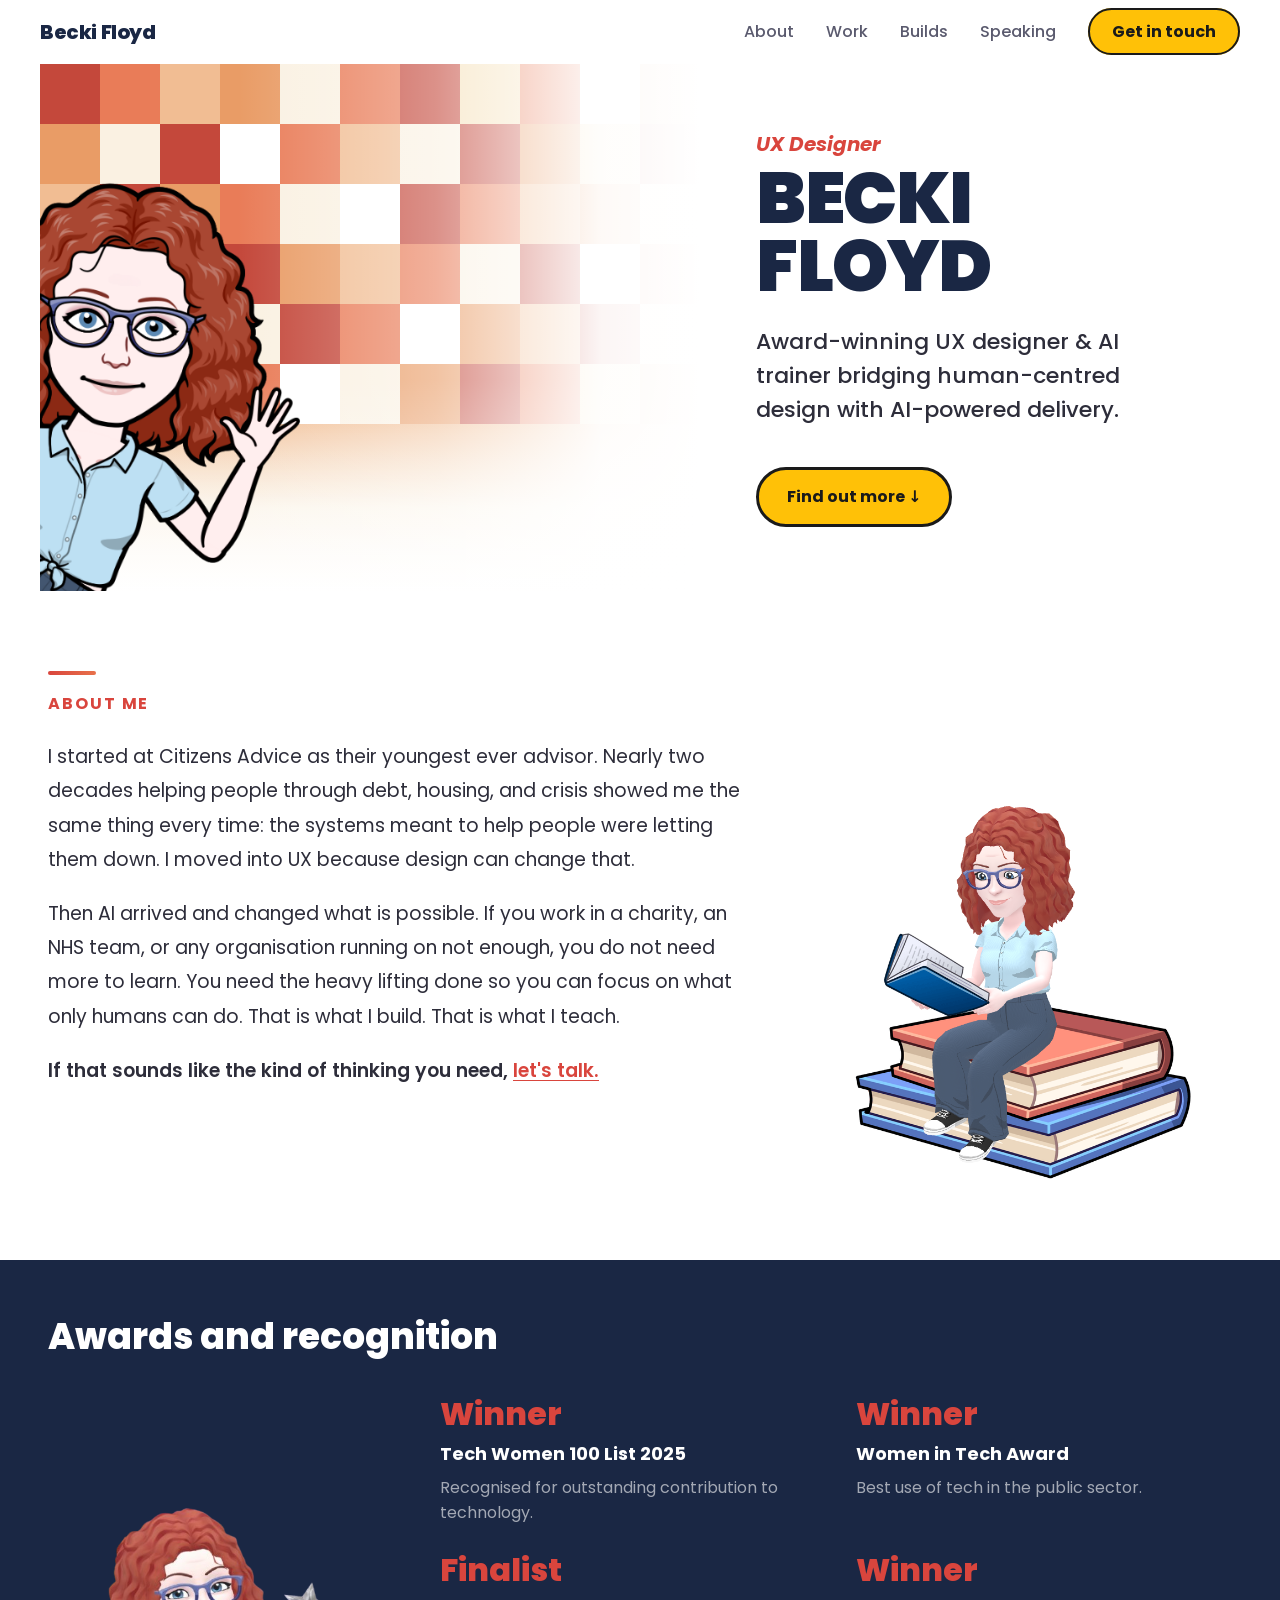
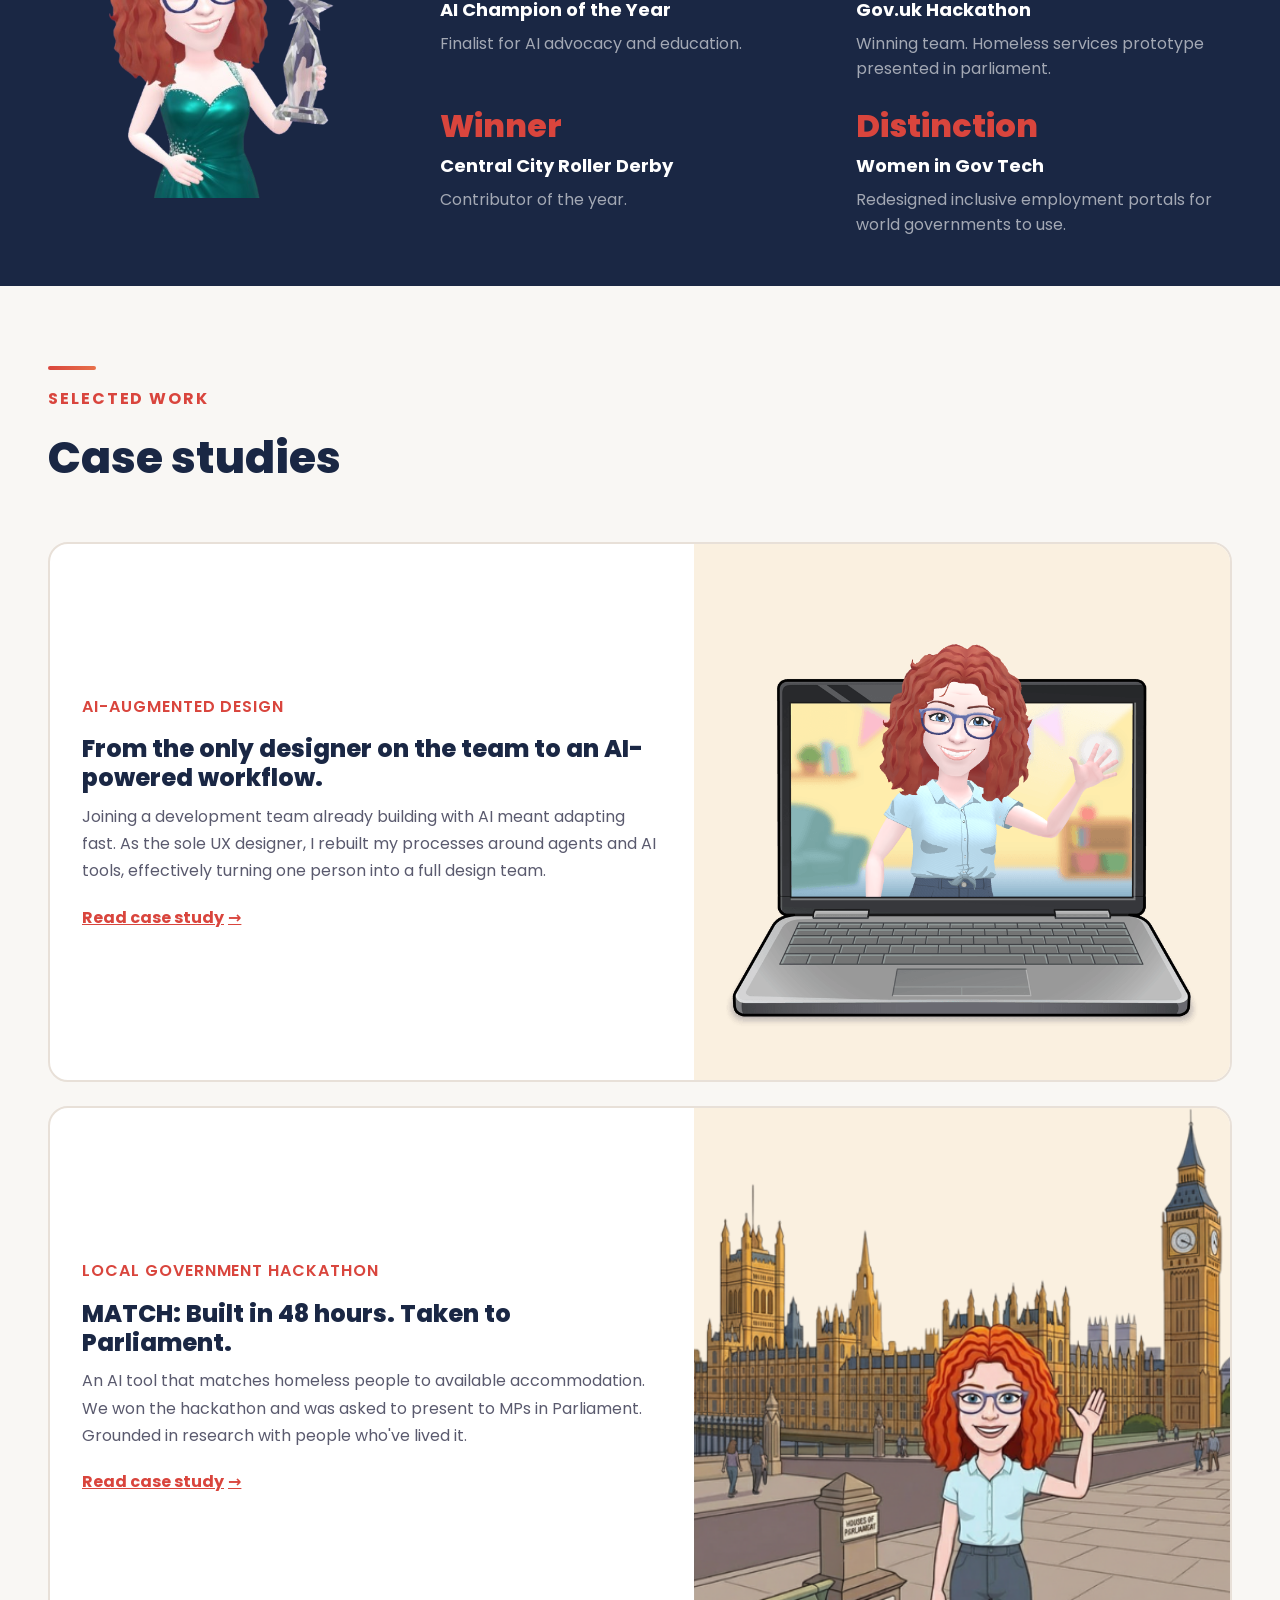
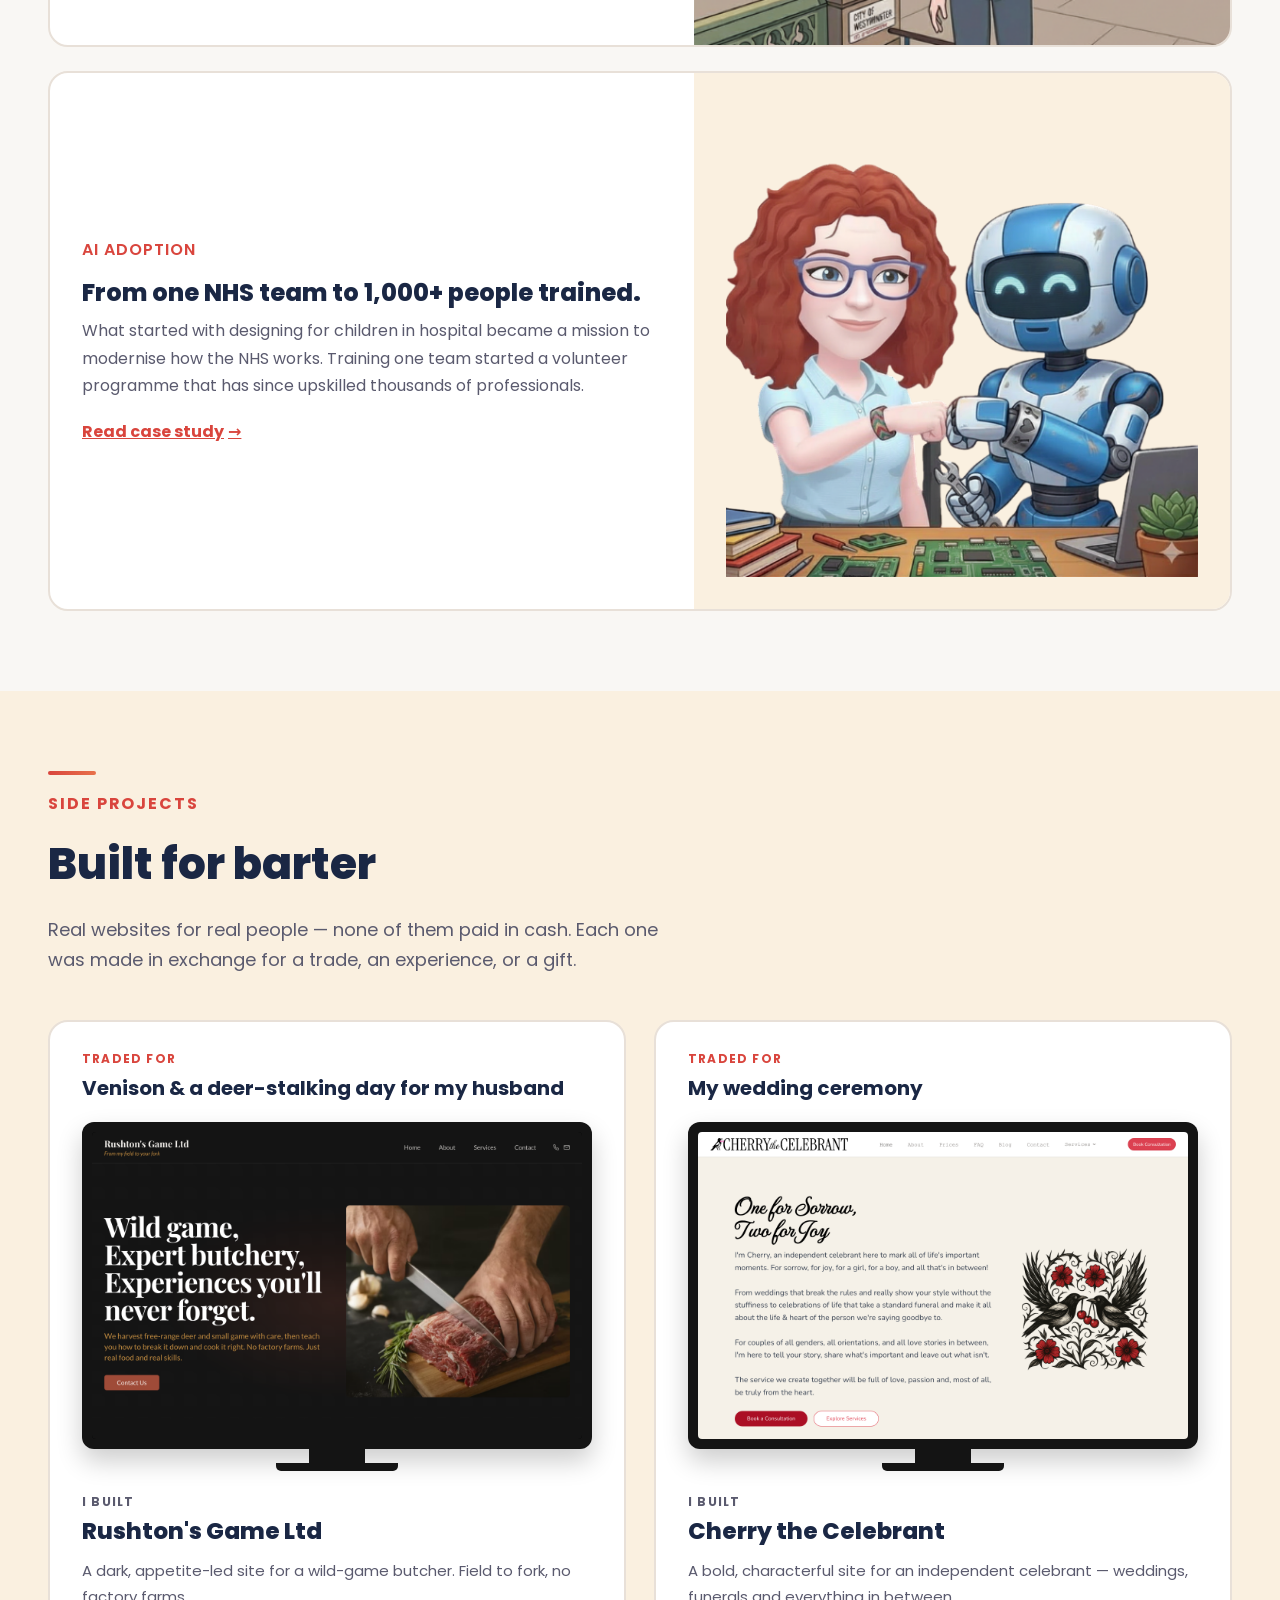
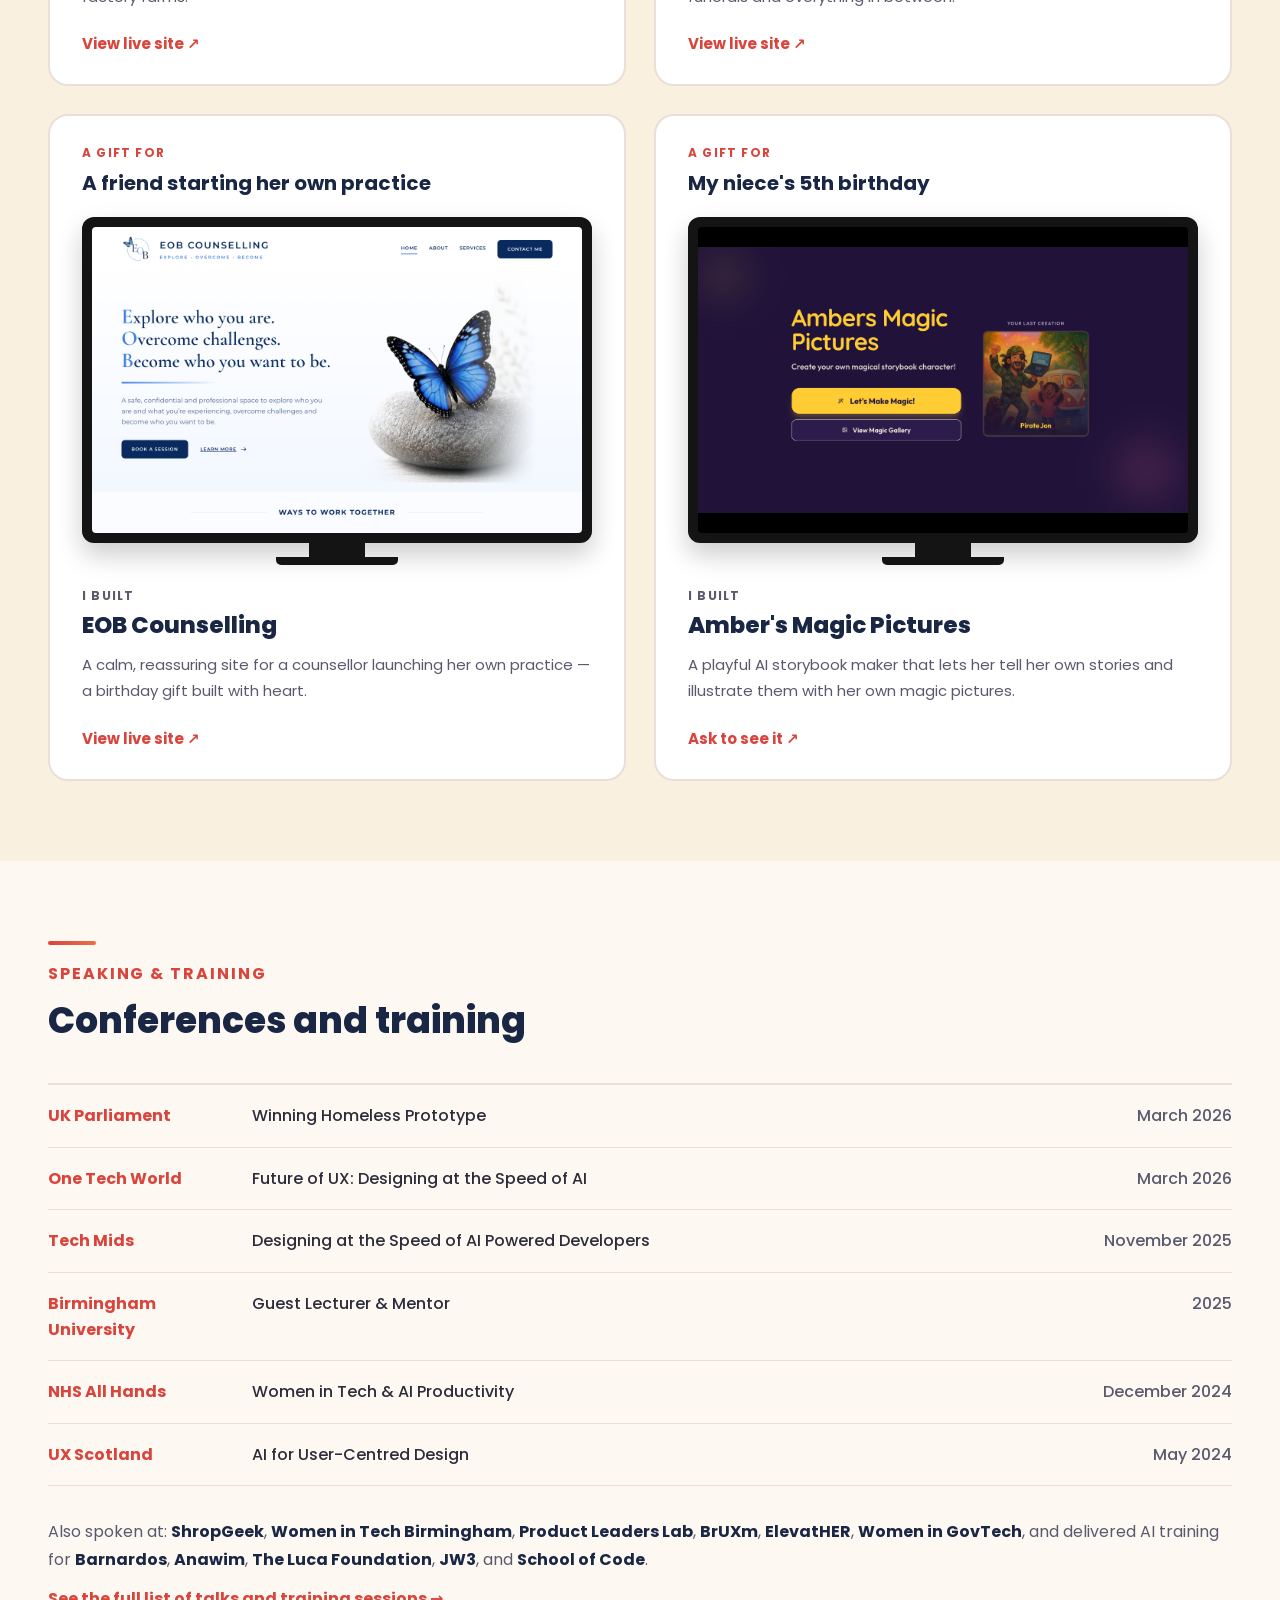
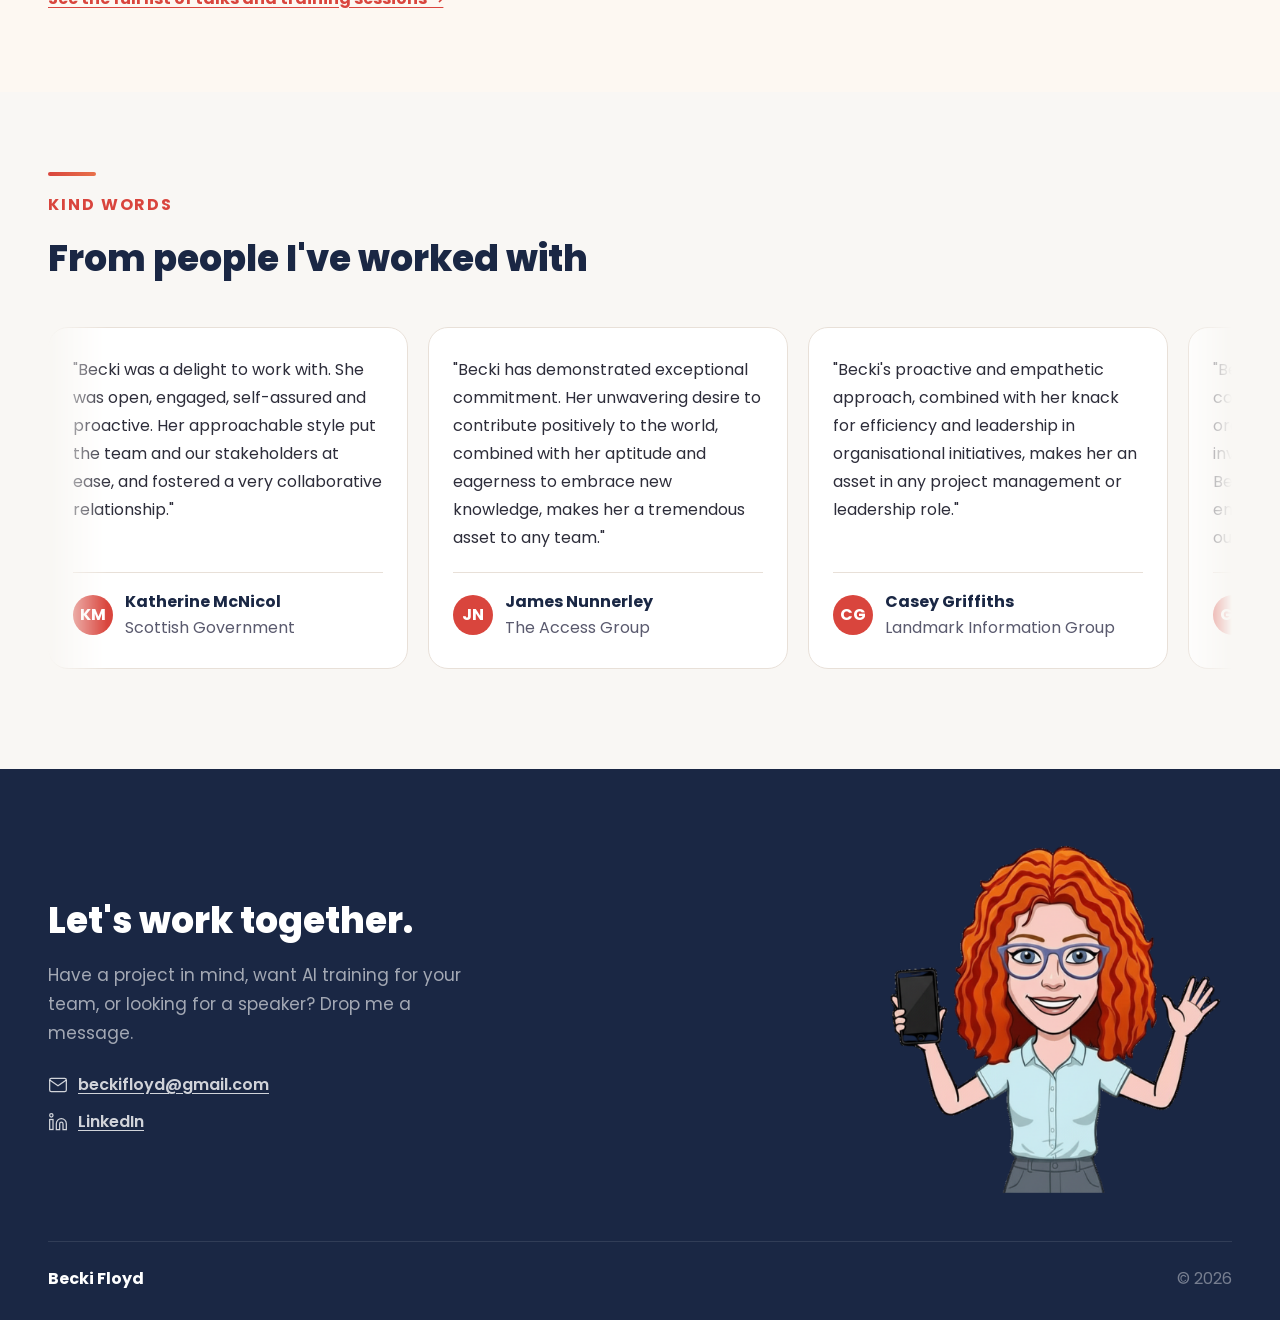
==== index.html @ b3022942 "feat: reorder barter cards and frame screenshots in monitor mockups Reorders each card to lead with " ====
<!DOCTYPE html>
<html lang="en">
<head>
  <meta charset="UTF-8" />
  <meta name="viewport" content="width=device-width, initial-scale=1.0" />
  <title>Becki Floyd – Award-Winning UX Designer &amp; AI Trainer</title>
  <meta name="description" content="Award-winning UX designer and AI trainer. TechWomen100 winner. Designing inclusive digital experiences powered by AI. Conference speaker and mentor." />
  <link rel="preconnect" href="https://fonts.googleapis.com" />
  <link rel="preconnect" href="https://fonts.gstatic.com" crossorigin />
  <link href="https://fonts.googleapis.com/css2?family=Poppins:wght@400;500;600;700;800&family=DM+Serif+Display&display=swap" rel="stylesheet" />
  <link rel="stylesheet" href="style.css" />
</head>
<body>

<!-- NAV -->
<nav id="nav">
  <a href="/" class="nav-logo">Becki Floyd</a>
  <ul class="nav-links">
    <li><a href="#about">About</a></li>
    <li><a href="#work">Work</a></li>
    <li><a href="#builds">Builds</a></li>
    <li><a href="#speaking">Speaking</a></li>
    <li><a href="#contact" class="nav-cta">Get in touch</a></li>
  </ul>
  <button class="nav-toggle" aria-label="Open menu" aria-expanded="false">
    <span></span><span></span><span></span>
  </button>
</nav>

<!-- MOBILE MENU -->
<div class="mobile-menu" id="mobile-menu">
  <ul>
    <li><a href="#about">About</a></li>
    <li><a href="#work">Work</a></li>
    <li><a href="#builds">Builds</a></li>
    <li><a href="#speaking">Speaking</a></li>
    <li><a href="#contact">Get in touch</a></li>
  </ul>
</div>

<!-- HERO -->
<section class="hero">
  <div class="hero-inner">
    <div class="hero-image">
      <div class="hero-image-wrapper mosaic-bg">
        <img src="images/bitmoji-hero.png" alt="Becki Floyd waving" />
      </div>
    </div>
    <div class="hero-content">
      <p class="hero-eyebrow">UX Designer</p>
      <h1>BECKI FLOYD</h1>
      <p class="hero-desc">Award-winning UX designer &amp; AI trainer bridging human-centred design with AI-powered delivery.</p>
      <a href="#about" class="btn-primary">Find out more &darr;</a>
    </div>
  </div>
</section>

<!-- ABOUT -->
<section class="about" id="about">
  <div class="about-inner">
    <div class="about-top">
      <span class="accent-bar"></span>
      <p class="section-label">About me</p>
    </div>
    <div class="about-main">
      <div class="about-content">
        <p>I started at Citizens Advice as their youngest ever advisor. Nearly two decades helping people through debt, housing, and crisis showed me the same thing every time: the systems meant to help people were letting them down. I moved into UX because design can change that.</p>
        <p>Then AI arrived and changed what is possible. If you work in a charity, an NHS team, or any organisation running on not enough, you do not need more to learn. You need the heavy lifting done so you can focus on what only humans can do. That is what I build. That is what I teach.</p>
        <p class="about-cta">If that sounds like the kind of thinking you need, <a href="#contact">let's talk.</a></p>
      </div>
      <div class="about-award-image">
        <img src="images/bitmoji-books.png" alt="Becki Floyd reading" />
      </div>
    </div>
  </div>
</section>

<!-- AWARDS STRIP -->
<section class="awards-strip" id="awards">
  <div class="awards-strip-heading">
    <h2>Awards and recognition</h2>
  </div>
  <div class="awards-strip-inner">
    <div class="awards-image">
      <img src="images/bitmoji-trophy.png" alt="Becki Floyd holding trophy" />
    </div>
    <div class="awards-grid-2col">
      <div class="awards-strip-item">
        <div class="award-badge">Winner</div>
        <strong>Tech Women 100 List 2025</strong>
        <span>Recognised for outstanding contribution to technology.</span>
      </div>
      <div class="awards-strip-item">
        <div class="award-badge">Winner</div>
        <strong>Women in Tech Award</strong>
        <span>Best use of tech in the public sector.</span>
      </div>
      <div class="awards-strip-item">
        <div class="award-badge award-badge--finalist">Finalist</div>
        <strong>AI Champion of the Year</strong>
        <span>Finalist for AI advocacy and education.</span>
      </div>
      <div class="awards-strip-item">
        <div class="award-badge">Winner</div>
        <strong>Gov.uk Hackathon</strong>
        <span>Winning team. Homeless services prototype presented in parliament.</span>
      </div>
      <div class="awards-strip-item">
        <div class="award-badge">Winner</div>
        <strong>Central City Roller Derby</strong>
        <span>Contributor of the year.</span>
      </div>
      <div class="awards-strip-item">
        <div class="award-badge">Distinction</div>
        <strong>Women in Gov Tech</strong>
        <span>Redesigned inclusive employment portals for world governments to use.</span>
      </div>
    </div>
  </div>
</section>

<!-- CASE STUDIES -->
<section class="work" id="work">
  <div class="work-inner">
    <span class="accent-bar"></span>
    <p class="section-label">Selected work</p>
    <h2>Case studies</h2>

    <div class="case-studies">
      <a href="compass.html" class="case-card">
        <div class="case-image">
          <img src="images/bitmoji-laptop.png" alt="Redefining what one designer can ship with Claude" style="object-fit:contain;padding:32px" />
        </div>
        <div class="case-info">
          <div class="case-tags">
            <span>AI-Augmented Design</span>
          </div>
          <h3>From the only designer on the team to an AI-powered workflow.</h3>
          <p>Joining a development team already building with AI meant adapting fast. As the sole UX designer, I rebuilt my processes around agents and AI tools, effectively turning one person into a full design team.</p>
          <span class="case-link">Read case study</span>
        </div>
      </a>

      <a href="hackathon.html" class="case-card">
        <div class="case-image">
          <img src="images/bitmoji-parliament.png" alt="MATCH: Built in 48 hours, taken to Parliament" style="object-fit:cover" />
        </div>
        <div class="case-info">
          <div class="case-tags">
            <span>Local Government Hackathon</span>
          </div>
          <h3>MATCH: Built in 48 hours. Taken to Parliament.</h3>
          <p>An AI tool that matches homeless people to available accommodation. We won the hackathon and was asked to present to MPs in Parliament. Grounded in research with people who've lived it.</p>
          <span class="case-link">Read case study</span>
        </div>
      </a>

      <a href="nhs.html" class="case-card">
        <div class="case-image">
          <img src="images/bitmoji-ai.png" alt="AI training and adoption" style="object-fit:contain;padding:32px" />
        </div>
        <div class="case-info">
          <div class="case-tags">
            <span>AI Adoption</span>
          </div>
          <h3>From one NHS team to 1,000+ people trained.</h3>
          <p>What started with designing for children in hospital became a mission to modernise how the NHS works. Training one team started a volunteer programme that has since upskilled thousands of professionals.</p>
          <span class="case-link">Read case study</span>
        </div>
      </a>
    </div>
  </div>
</section>

<!-- BUILT FOR BARTER -->
<section class="builds" id="builds">
  <div class="builds-inner">
    <span class="accent-bar"></span>
    <p class="section-label">Side projects</p>
    <h2>Built for barter</h2>
    <p class="builds-intro">Real websites for real people &mdash; none of them paid in cash. Each one was made in exchange for a trade, an experience, or a gift.</p>

    <div class="builds-grid">
      <a href="https://rushtonsgame.com/" target="_blank" rel="noopener" class="build-card">
        <div class="build-info">
          <span class="build-trade-label">Traded for</span>
          <p class="build-trade-value">Venison &amp; a deer-stalking day for my husband</p>
          <div class="build-monitor">
            <div class="build-screen">
              <img src="images/site-rushtons.png" alt="Rushton's Game Ltd website homepage" loading="lazy" />
            </div>
            <span class="build-stand-neck"></span>
            <span class="build-stand-base"></span>
          </div>
          <span class="build-built-label">I built</span>
          <h3>Rushton's Game Ltd</h3>
          <p class="build-desc">A dark, appetite-led site for a wild-game butcher. Field to fork, no factory farms.</p>
          <span class="build-link">View live site &nearr;</span>
        </div>
      </a>

      <a href="https://cherrythecelebrant.com/" target="_blank" rel="noopener" class="build-card">
        <div class="build-info">
          <span class="build-trade-label">Traded for</span>
          <p class="build-trade-value">My wedding ceremony</p>
          <div class="build-monitor">
            <div class="build-screen">
              <img src="images/site-cherry.png" alt="Cherry the Celebrant website homepage" loading="lazy" />
            </div>
            <span class="build-stand-neck"></span>
            <span class="build-stand-base"></span>
          </div>
          <span class="build-built-label">I built</span>
          <h3>Cherry the Celebrant</h3>
          <p class="build-desc">A bold, characterful site for an independent celebrant &mdash; weddings, funerals and everything in between.</p>
          <span class="build-link">View live site &nearr;</span>
        </div>
      </a>

      <a href="https://nass84.github.io/EmmasWebsite/" target="_blank" rel="noopener" class="build-card">
        <div class="build-info">
          <span class="build-trade-label">A gift for</span>
          <p class="build-trade-value">A friend starting her own practice</p>
          <div class="build-monitor">
            <div class="build-screen">
              <img src="images/site-eob.png" alt="EOB Counselling website homepage" loading="lazy" />
            </div>
            <span class="build-stand-neck"></span>
            <span class="build-stand-base"></span>
          </div>
          <span class="build-built-label">I built</span>
          <h3>EOB Counselling</h3>
          <p class="build-desc">A calm, reassuring site for a counsellor launching her own practice &mdash; a birthday gift built with heart.</p>
          <span class="build-link">View live site &nearr;</span>
        </div>
      </a>

      <div class="build-card build-card--locked" data-modal="ambers-modal" role="button" tabindex="0" aria-haspopup="dialog">
        <div class="build-info">
          <span class="build-trade-label">A gift for</span>
          <p class="build-trade-value">My niece's 5th birthday</p>
          <div class="build-monitor">
            <div class="build-screen">
              <img src="images/site-ambers.jpeg" alt="Amber's Magic Pictures homepage" loading="lazy" />
            </div>
            <span class="build-stand-neck"></span>
            <span class="build-stand-base"></span>
          </div>
          <span class="build-built-label">I built</span>
          <h3>Amber's Magic Pictures</h3>
          <p class="build-desc">A playful AI storybook maker that lets her tell her own stories and illustrate them with her own magic pictures.</p>
          <span class="build-link build-link--locked">Ask to see it &nearr;</span>
        </div>
      </div>
    </div>
  </div>
</section>

<!-- SPEAKING -->
<section class="speaking" id="speaking">
  <div class="speaking-inner">
    <span class="accent-bar"></span>
    <p class="section-label">Speaking &amp; training</p>
    <h2>Conferences and training</h2>

    <div class="speaking-grid">
      <div class="talk-card talk-card--highlight">
        <span class="talk-venue">UK Parliament</span>
        <h3>Winning Homeless Prototype</h3>
        <p>Presented hackathon-winning research and prototype to MPs.</p>
        <span class="talk-date">March 2026</span>
      </div>
      <div class="talk-card talk-card--highlight">
        <span class="talk-venue">One Tech World</span>
        <h3>Future of UX: Designing at the Speed of AI</h3>
        <p>Main stage speaker on AI-driven development.</p>
        <span class="talk-date">March 2026</span>
      </div>
      <div class="talk-card">
        <span class="talk-venue">Tech Mids</span>
        <h3>Designing at the Speed of AI Powered Developers</h3>
        <p>Full-stack developer conference.</p>
        <span class="talk-date">November 2025</span>
      </div>
      <div class="talk-card">
        <span class="talk-venue">Birmingham University</span>
        <h3>Guest Lecturer &amp; Mentor</h3>
        <p>AI tools for UX. Also selected as summer programme mentor.</p>
        <span class="talk-date">2025</span>
      </div>
      <div class="talk-card">
        <span class="talk-venue">NHS All Hands</span>
        <h3>Women in Tech &amp; AI Productivity</h3>
        <p>300+ attendees.</p>
        <span class="talk-date">December 2024</span>
      </div>
      <div class="talk-card">
        <span class="talk-venue">UX Scotland</span>
        <h3>AI for User-Centred Design</h3>
        <p>100+ attendees. Practical AI in UX research and design.</p>
        <span class="talk-date">May 2024</span>
      </div>
    </div>

    <div class="speaking-also">
      <p>Also spoken at: <strong>ShropGeek</strong>, <strong>Women in Tech Birmingham</strong>, <strong>Product Leaders Lab</strong>, <strong>BrUXm</strong>, <strong>ElevatHER</strong>, <strong>Women in GovTech</strong>, and delivered AI training for <strong>Barnardos</strong>, <strong>Anawim</strong>, <strong>The Luca Foundation</strong>, <strong>JW3</strong>, and <strong>School of Code</strong>.</p>
      <p style="margin-top: 12px;"><a href="https://docs.google.com/document/d/10M9xsHGH_og2JIDMyWuS3mm92mXUmKn-/edit" target="_blank" rel="noopener" style="color: var(--coral); font-weight: 700;">See the full list of talks and training sessions &rarr;</a></p>
    </div>
  </div>
</section>


<!-- REVIEWS -->
<section class="reviews" id="reviews">
  <div class="reviews-inner">
    <span class="accent-bar"></span>
    <p class="section-label">Kind words</p>
    <h2>From people I've worked with</h2>
  </div>
  <div class="marquee-wrapper">
    <div class="marquee-track" id="marquee-track">
      <div class="review-card"><blockquote>"Becki was a delight to work with. She was open, engaged, self-assured and proactive. Her approachable style put the team and our stakeholders at ease, and fostered a very collaborative relationship."</blockquote><div class="reviewer"><div class="reviewer-avatar">KM</div><div class="reviewer-info"><strong>Katherine McNicol</strong><span>Scottish Government</span></div></div></div>
      <div class="review-card"><blockquote>"Becki has demonstrated exceptional commitment. Her unwavering desire to contribute positively to the world, combined with her aptitude and eagerness to embrace new knowledge, makes her a tremendous asset to any team."</blockquote><div class="reviewer"><div class="reviewer-avatar">JN</div><div class="reviewer-info"><strong>James Nunnerley</strong><span>The Access Group</span></div></div></div>
      <div class="review-card"><blockquote>"Becki's proactive and empathetic approach, combined with her knack for efficiency and leadership in organisational initiatives, makes her an asset in any project management or leadership role."</blockquote><div class="reviewer"><div class="reviewer-avatar">CG</div><div class="reviewer-info"><strong>Casey Griffiths</strong><span>Landmark Information Group</span></div></div></div>
      <div class="review-card"><blockquote>"Becki's hard work, dedication to continuous learning, and exceptional organisational skills make her an invaluable team member. Working with Becki guarantees a harmonious team environment and stellar project outcomes."</blockquote><div class="reviewer"><div class="reviewer-avatar">GC</div><div class="reviewer-info"><strong>Gurmukh Chandan</strong><span>Codeweavers</span></div></div></div>
      <div class="review-card"><blockquote>"One highlight of the day was an amazing session with the incredible Becki Floyd, my School of Code Mentor. Becki's feedback was fantastic! Her guidance is always such an inspiration!"</blockquote><div class="reviewer"><div class="reviewer-avatar">AS</div><div class="reviewer-info"><strong>Albert Szupszynski</strong><span>Mentee, School of Code</span></div></div></div>
      <div class="review-card"><blockquote>"Becki's exceptional organisational skills and leadership qualities shine brightly. Her passion for UX design, combined with her altruistic nature of sharing resources, makes her a standout colleague."</blockquote><div class="reviewer"><div class="reviewer-avatar">JH</div><div class="reviewer-info"><strong>Jamie Hannah</strong><span>Thorlux Lighting</span></div></div></div>
      <div class="review-card"><blockquote>"Becki's involvement in event promotion and management has been pivotal to our success. Her contributions were instrumental in selling out numerous events."</blockquote><div class="reviewer"><div class="reviewer-avatar">TF</div><div class="reviewer-info"><strong>Toby Ford</strong><span>Team Party Unicorn</span></div></div></div>
      <div class="review-card"><blockquote>"Becki's unparalleled organisational skills, coupled with her ability to collaborate effectively and her dedication to excellence, make her a significant asset to any team."</blockquote><div class="reviewer"><div class="reviewer-avatar">SM</div><div class="reviewer-info"><strong>Sara Mohamoud</strong><span>Hippo</span></div></div></div>
      <div class="review-card"><blockquote>"Becki's dedication, reliability, and teamwork set her apart. Her quick adaptation to overcome challenges and her rapid learning ability were evident in our collaborative project."</blockquote><div class="reviewer"><div class="reviewer-avatar">AA</div><div class="reviewer-info"><strong>Amina Afzal</strong><span>School of Code</span></div></div></div>
      <div class="review-card"><blockquote>"Working with Becki on a project was an immense pleasure. Her mix of enthusiasm, creativity, communication skills, empathy, and organisational abilities made a significant impact."</blockquote><div class="reviewer"><div class="reviewer-avatar">SQ</div><div class="reviewer-info"><strong>Shola Quadri</strong><span>School of Code</span></div></div></div>
      <div class="review-card"><blockquote>"Becki's energy and enthusiasm throughout the bootcamp were infectious. Her organisational skills showcased her exceptional ability to manage and execute projects with vitality and precision."</blockquote><div class="reviewer"><div class="reviewer-avatar">EC</div><div class="reviewer-info"><strong>Emilio Comiling</strong><span>School of Code</span></div></div></div>
      <div class="review-card"><blockquote>"Becki's creativity and problem-solving skills are exceptional. Working with Becki is not only enjoyable but also immensely enriching, as she brings a unique and positive energy to every project."</blockquote><div class="reviewer"><div class="reviewer-avatar">KP</div><div class="reviewer-info"><strong>Kristie Pritchard</strong><span>Citizens Advice</span></div></div></div>
      <div class="review-card"><blockquote>"Becki's pride in her work is evident in everything she does. Her approachability, professionalism, and confidence ensure the highest standard of work."</blockquote><div class="reviewer"><div class="reviewer-avatar">KM</div><div class="reviewer-info"><strong>Kelly Murphy</strong><span>Citizens Advice</span></div></div></div>
      <div class="review-card"><blockquote>"As a mentor, Becki was instrumental in my development at Citizens Advice. Her enthusiasm, comprehensive training, and supportive nature enhanced my skills and made my transition seamless."</blockquote><div class="reviewer"><div class="reviewer-avatar">HM</div><div class="reviewer-info"><strong>Hemisha Morarji</strong><span>Citizens Advice</span></div></div></div>
      <div class="review-card"><blockquote>"Becki's passion for enhancing her colleagues' skills and her innovative approach to learning have significantly contributed to creating an efficient and confident team."</blockquote><div class="reviewer"><div class="reviewer-avatar">DE</div><div class="reviewer-info"><strong>Domenic Etheridge</strong><span>Citizens Advice</span></div></div></div>
      <div class="review-card"><blockquote>"Having collaborated with Becki for over a decade, I can wholeheartedly recommend her. Her enthusiasm, diligence, and technical proficiency are outstanding."</blockquote><div class="reviewer"><div class="reviewer-avatar">DW</div><div class="reviewer-info"><strong>David Wilkins</strong><span>Citizens Advice</span></div></div></div>
      <div class="review-card"><blockquote>"Over 18 years, Becki has demonstrated exceptional qualities, notably in training and supporting staff and volunteers. Her contribution to creating a positive work environment is remarkable."</blockquote><div class="reviewer"><div class="reviewer-avatar">HC</div><div class="reviewer-info"><strong>Hursheda Chauhan</strong><span>Citizens Advice</span></div></div></div>
      <div class="review-card"><blockquote>"Becki's reliability, hard work, and welcoming nature make her an exceptional team member. Her positive attitude contributes significantly to a harmonious workplace."</blockquote><div class="reviewer"><div class="reviewer-avatar">LB</div><div class="reviewer-info"><strong>Leonie Baker</strong><span>Citizens Advice</span></div></div></div>
      <div class="review-card"><blockquote>"Becki's inherently positive nature and her capability to inspire both teams and individuals are commendable. She leaves a legacy of confidence and competence wherever she goes."</blockquote><div class="reviewer"><div class="reviewer-avatar">CM</div><div class="reviewer-info"><strong>Cheryl McKinlay</strong><span>Citizens Advice</span></div></div></div>
      <div class="review-card"><blockquote>"Becki's dedication to personal and professional development is unparalleled. Her creation of a supportive technical community showcases her as a source of inspiration."</blockquote><div class="reviewer"><div class="reviewer-avatar">CG</div><div class="reviewer-info"><strong>Casey Griffiths</strong><span>Central City Roller Derby</span></div></div></div>
    </div>
  </div>
</section>

<!-- FOOTER -->
<footer id="contact">
  <div class="footer-contact">
    <div class="footer-contact-text">
      <h2>Let's work together.</h2>
      <p>Have a project in mind, want AI training for your team, or looking for a speaker? Drop me a message.</p>
      <div class="footer-links">
        <a href="mailto:beckifloyd@gmail.com" class="footer-link">
          <svg width="20" height="20" viewBox="0 0 24 24" fill="none" stroke="currentColor" stroke-width="1.5"><path d="M4 4h16c1.1 0 2 .9 2 2v12c0 1.1-.9 2-2 2H4c-1.1 0-2-.9-2-2V6c0-1.1.9-2 2-2z"/><polyline points="22,6 12,13 2,6"/></svg>
          beckifloyd@gmail.com
        </a>
        <a href="https://www.linkedin.com/in/nass84/" target="_blank" rel="noopener" class="footer-link">
          <svg width="20" height="20" viewBox="0 0 24 24" fill="none" stroke="currentColor" stroke-width="1.5"><path d="M16 8a6 6 0 0 1 6 6v7h-4v-7a2 2 0 0 0-2-2 2 2 0 0 0-2 2v7h-4v-7a6 6 0 0 1 6-6z"/><rect x="2" y="9" width="4" height="12"/><circle cx="4" cy="4" r="2"/></svg>
          LinkedIn
        </a>
      </div>
    </div>
    <div class="footer-bitmoji">
      <img src="images/bitmoji-hello.png?v=2" alt="Becki Floyd saying hello" />
    </div>
  </div>
  <div class="footer-bottom">
    <span class="footer-name">Becki Floyd</span>
    <span class="footer-copy">&copy; 2026</span>
  </div>
</footer>

<!-- AMBERS ACCESS MODAL -->
<div class="modal-overlay" id="ambers-modal" aria-hidden="true">
  <div class="modal" role="dialog" aria-modal="true" aria-labelledby="ambers-modal-title">
    <button class="modal-close" type="button" aria-label="Close">&times;</button>
    <div class="modal-spark">&#10024;</div>
    <h3 id="ambers-modal-title">Ask Amber's permission first</h3>
    <p>Amber's Magic Pictures runs on live AI credits, so it's kept private &mdash; just for Amber and friends. Want a peek behind the curtain? Email Becki and she'll show you around.</p>
    <a class="btn-primary" href="mailto:beckifloyd@gmail.com?subject=Can%20I%20see%20Amber's%20Magic%20Pictures%3F&body=Hi%20Becki%2C%0A%0AI%20saw%20Amber's%20Magic%20Pictures%20on%20your%20portfolio%20and%20I'd%20love%20a%20look.%20Could%20you%20show%20me%20around%3F%0A%0AThanks!">Email Becki to ask</a>
  </div>
</div>

<script src="main.js"></script>
</body>
</html>
---- style.css ----
/* ═══════════════════════════════════════════
   BECKI FLOYD PORTFOLIO
   Warm mosaic. Navy + coral. Bitmoji style.
   ═══════════════════════════════════════════ */

:root {
  --navy: #1a2744;
  --navy-light: #2a3a5c;
  --coral: #d9453d;
  --coral-dark: #b93a33;
  --orange: #e8714a;
  --peach: #f0b88a;
  --cream: #faf0e0;
  --warm-white: #fdf8f2;

  --dark: #1a1a1a;
  --text: #2d2d3a;
  --text-muted: #5a5a6e;
  --white: #ffffff;
  --off-white: #f9f7f4;
  --border: #e8e0d8;

  --radius: 12px;
  --radius-lg: 20px;
  --radius-pill: 100px;

  --font: 'Poppins', system-ui, -apple-system, sans-serif;
  --font-serif: 'DM Serif Display', Georgia, serif;
}

*, *::before, *::after { box-sizing: border-box; margin: 0; padding: 0; }

html {
  scroll-behavior: smooth;
  scroll-padding-top: 64px;
}

body {
  font-family: var(--font);
  color: var(--text);
  background: var(--white);
  line-height: 1.6;
  -webkit-font-smoothing: antialiased;
  overflow-x: hidden;
}

a { text-decoration: none; color: inherit; }

/* ── LINK STYLES ── */
.about a:not(.btn-primary):not(.btn-outline),
.speaking a:not(.btn-primary):not(.btn-outline),
.reviews a:not(.btn-primary):not(.btn-outline),
.about-cta a, .speaking-also a, .contact-link {
  color: var(--coral) !important;
  text-decoration: underline !important;
  text-underline-offset: 3px;
  transition: color 0.2s !important;
}

/* Hover on cream/white backgrounds → navy */
.about a:not(.btn-primary):not(.btn-outline):hover,
.speaking a:not(.btn-primary):not(.btn-outline):hover,
.reviews a:not(.btn-primary):not(.btn-outline):hover,
.about-cta a:hover, .speaking-also a:hover, .contact-link:hover {
  color: var(--navy) !important;
}

/* Hover on dark/navy backgrounds → blue */
.footer-link:hover, .awards-strip a:hover {
  color: #60a5fa !important;
}

/* Case study links on dark bg */
.case-link {
  color: var(--coral) !important;
  text-decoration: underline !important;
}
.case-card:hover .case-link { color: var(--navy) !important; }
img { max-width: 100%; display: block; }

/* ── MOSAIC PATTERN ── */
.mosaic-bg {
  position: relative;
  overflow: hidden;
}

.mosaic-bg::before {
  content: '';
  position: absolute;
  inset: 0;
  background:
    /* Row 1 */
    linear-gradient(90deg, #c0392b 0 60px, #e8714a 60px 120px, #f0b88a 120px 180px, #e8945a 180px 240px, #faf0e0 240px 300px, #e8714a 300px 360px, #c0392b 360px 420px, #f5deb3 420px 480px, #e8714a 480px 540px, #ffffff 540px 600px, #e8945a 600px 660px, #c0392b 660px 720px, #faf0e0 720px 780px, #e8714a 780px 840px, #f0b88a 840px 900px, #c0392b 900px 960px, #e8945a 960px 1020px, #faf0e0 1020px 1080px, #e8714a 1080px 1140px, #f5deb3 1140px 1200px, #c0392b 1200px 1260px, #ffffff 1260px 1320px, #e8945a 1320px 1380px, #e8714a 1380px 1440px, #c0392b 1440px) 0 0 / 1440px 60px no-repeat,
    /* Row 2 */
    linear-gradient(90deg, #e8945a 0 60px, #faf0e0 60px 120px, #c0392b 120px 180px, #ffffff 180px 240px, #e8714a 240px 300px, #f0b88a 300px 360px, #faf0e0 360px 420px, #c0392b 420px 480px, #e8945a 480px 540px, #f5deb3 540px 600px, #c0392b 600px 660px, #faf0e0 660px 720px, #e8714a 720px 780px, #ffffff 780px 840px, #e8945a 840px 900px, #f0b88a 900px 960px, #faf0e0 960px 1020px, #c0392b 1020px 1080px, #ffffff 1080px 1140px, #e8714a 1140px 1200px, #e8945a 1200px 1260px, #f0b88a 1260px 1320px, #c0392b 1320px 1380px, #faf0e0 1380px 1440px) 0 60px / 1440px 60px no-repeat,
    /* Row 3 */
    linear-gradient(90deg, #f0b88a 0 60px, #c0392b 60px 120px, #e8945a 120px 180px, #e8714a 180px 240px, #faf0e0 240px 300px, #ffffff 300px 360px, #c0392b 360px 420px, #e8714a 420px 480px, #f0b88a 480px 540px, #e8945a 540px 600px, #faf0e0 600px 660px, #e8714a 660px 720px, #c0392b 720px 780px, #f5deb3 780px 840px, #ffffff 840px 900px, #e8714a 900px 960px, #c0392b 960px 1020px, #e8945a 1020px 1080px, #faf0e0 1080px 1140px, #f0b88a 1140px 1200px, #ffffff 1200px 1260px, #c0392b 1260px 1320px, #e8714a 1320px 1380px, #e8945a 1380px 1440px) 0 120px / 1440px 60px no-repeat,
    /* Row 4 */
    linear-gradient(90deg, #faf0e0 0 60px, #e8714a 60px 120px, #ffffff 120px 180px, #c0392b 180px 240px, #e8945a 240px 300px, #f0b88a 300px 360px, #e8714a 360px 420px, #faf0e0 420px 480px, #c0392b 480px 540px, #ffffff 540px 600px, #e8714a 600px 660px, #e8945a 660px 720px, #f0b88a 720px 780px, #c0392b 780px 840px, #faf0e0 840px 900px, #f5deb3 900px 960px, #e8714a 960px 1020px, #ffffff 1020px 1080px, #c0392b 1080px 1140px, #e8945a 1140px 1200px, #faf0e0 1200px 1260px, #e8714a 1260px 1320px, #f0b88a 1320px 1380px, #ffffff 1380px 1440px) 0 180px / 1440px 60px no-repeat,
    /* Row 5 */
    linear-gradient(90deg, #e8714a 0 60px, #f5deb3 60px 120px, #e8945a 120px 180px, #faf0e0 180px 240px, #c0392b 240px 300px, #e8714a 300px 360px, #ffffff 360px 420px, #e8945a 420px 480px, #f0b88a 480px 540px, #c0392b 540px 600px, #faf0e0 600px 660px, #ffffff 660px 720px, #e8714a 720px 780px, #e8945a 780px 840px, #c0392b 840px 900px, #e8714a 900px 960px, #ffffff 960px 1020px, #f0b88a 1020px 1080px, #faf0e0 1080px 1140px, #c0392b 1140px 1200px, #e8714a 1200px 1260px, #e8945a 1260px 1320px, #ffffff 1320px 1380px, #f5deb3 1380px 1440px) 0 240px / 1440px 60px no-repeat,
    /* Row 6 */
    linear-gradient(90deg, #c0392b 0 60px, #e8945a 60px 120px, #f0b88a 120px 180px, #e8714a 180px 240px, #ffffff 240px 300px, #faf0e0 300px 360px, #e8945a 360px 420px, #c0392b 420px 480px, #e8714a 480px 540px, #f5deb3 540px 600px, #e8945a 600px 660px, #c0392b 660px 720px, #faf0e0 720px 780px, #f0b88a 780px 840px, #e8714a 840px 900px, #ffffff 900px 960px, #e8945a 960px 1020px, #c0392b 1020px 1080px, #e8714a 1080px 1140px, #faf0e0 1140px 1200px, #f5deb3 1200px 1260px, #e8945a 1260px 1320px, #c0392b 1320px 1380px, #e8714a 1380px 1440px) 0 300px / 1440px 60px no-repeat,
    /* Fill remaining */
    linear-gradient(180deg, #f0b88a, #faf0e0, #ffffff) 0 360px / 100% calc(100% - 360px) no-repeat;
  opacity: 0.92;
  z-index: 0;
}

.mosaic-bg::after {
  content: '';
  position: absolute;
  inset: 0;
  background:
    linear-gradient(to right, transparent 30%, rgba(255,255,255,0.4) 60%, rgba(255,255,255,0.95) 85%, #fff 100%),
    linear-gradient(to top, rgba(255,255,255,0.7) 0%, transparent 40%);
  z-index: 0;
}

.mosaic-bg > * { position: relative; z-index: 1; }

/* Subtle mosaic accent for section dividers */
.mosaic-divider {
  height: 6px;
  background: linear-gradient(90deg, #c0392b 0%, #e8714a 25%, #f0b88a 50%, #e8945a 75%, #c0392b 100%);
  background-size: 60px 6px;
}

/* ── SECTION LABEL ── */
.section-label {
  font-size: 16px;
  font-weight: 700;
  text-transform: uppercase;
  letter-spacing: 0.12em;
  color: var(--coral);
  margin-bottom: 12px;
}

.accent-bar {
  display: block;
  width: 48px;
  height: 4px;
  background: linear-gradient(90deg, var(--coral), var(--orange));
  border-radius: 2px;
  margin-bottom: 16px;
}

/* ── BUTTONS ── */
.btn-primary {
  display: inline-flex;
  align-items: center;
  gap: 8px;
  background: #FFC107;
  color: #1a1a1a;
  padding: 14px 28px;
  border-radius: var(--radius-pill);
  font-size: 16px;
  font-weight: 700;
  font-family: var(--font);
  border: 3px solid #1a1a1a;
  cursor: pointer;
  transition: all 0.25s ease;
}

.btn-primary:hover {
  cursor: url("data:image/svg+xml,%3Csvg xmlns='http://www.w3.org/2000/svg' width='56' height='64' viewBox='0 0 56 64'%3E%3C!-- sparkles left --%3E%3Cline x1='3' y1='16' x2='10' y2='19' stroke='%231a1a1a' stroke-width='2.5' stroke-linecap='round'/%3E%3Cline x1='2' y1='26' x2='10' y2='26' stroke='%231a1a1a' stroke-width='2.5' stroke-linecap='round'/%3E%3Cline x1='3' y1='36' x2='10' y2='33' stroke='%231a1a1a' stroke-width='2.5' stroke-linecap='round'/%3E%3Ccircle cx='7' cy='10' r='2' fill='%231a1a1a'/%3E%3C!-- sparkles right --%3E%3Cline x1='42' y1='16' x2='49' y2='13' stroke='%231a1a1a' stroke-width='2.5' stroke-linecap='round'/%3E%3Cline x1='44' y1='26' x2='52' y2='26' stroke='%231a1a1a' stroke-width='2.5' stroke-linecap='round'/%3E%3Cline x1='42' y1='36' x2='49' y2='39' stroke='%231a1a1a' stroke-width='2.5' stroke-linecap='round'/%3E%3Ccircle cx='46' cy='10' r='2' fill='%231a1a1a'/%3E%3C!-- cursor pointer with tail --%3E%3Cpath d='M22 4l0 36 5.5-5.5 4.5 10 4-2-4.5-10 7.5-1.5z' fill='white' stroke='%231a1a1a' stroke-width='2.5' stroke-linejoin='round'/%3E%3C/svg%3E") 22 4, pointer;
}

.btn-primary:hover {
  background: #ffcd38;
  transform: translateY(-2px);
  box-shadow: 0 4px 12px rgba(0,0,0,0.12);
}

.btn-outline {
  display: inline-flex;
  align-items: center;
  gap: 8px;
  background: var(--white);
  color: #1a1a1a;
  padding: 14px 28px;
  border-radius: var(--radius-pill);
  font-size: 16px;
  font-weight: 700;
  border: 3px solid #1a1a1a;
  cursor: pointer;
  transition: all 0.25s ease;
}

.btn-outline:hover {
  background: #FFC107;
  transform: translateY(-2px);
  box-shadow: 0 4px 12px rgba(0,0,0,0.12);
  cursor: url("data:image/svg+xml,%3Csvg xmlns='http://www.w3.org/2000/svg' width='56' height='64' viewBox='0 0 56 64'%3E%3C!-- sparkles left --%3E%3Cline x1='3' y1='16' x2='10' y2='19' stroke='%231a1a1a' stroke-width='2.5' stroke-linecap='round'/%3E%3Cline x1='2' y1='26' x2='10' y2='26' stroke='%231a1a1a' stroke-width='2.5' stroke-linecap='round'/%3E%3Cline x1='3' y1='36' x2='10' y2='33' stroke='%231a1a1a' stroke-width='2.5' stroke-linecap='round'/%3E%3Ccircle cx='7' cy='10' r='2' fill='%231a1a1a'/%3E%3C!-- sparkles right --%3E%3Cline x1='42' y1='16' x2='49' y2='13' stroke='%231a1a1a' stroke-width='2.5' stroke-linecap='round'/%3E%3Cline x1='44' y1='26' x2='52' y2='26' stroke='%231a1a1a' stroke-width='2.5' stroke-linecap='round'/%3E%3Cline x1='42' y1='36' x2='49' y2='39' stroke='%231a1a1a' stroke-width='2.5' stroke-linecap='round'/%3E%3Ccircle cx='46' cy='10' r='2' fill='%231a1a1a'/%3E%3C!-- cursor pointer with tail --%3E%3Cpath d='M22 4l0 36 5.5-5.5 4.5 10 4-2-4.5-10 7.5-1.5z' fill='white' stroke='%231a1a1a' stroke-width='2.5' stroke-linejoin='round'/%3E%3C/svg%3E") 22 4, pointer;
}

.btn-outline:hover {
  background: #FFC107;
  transform: translateY(-2px);
  box-shadow: 0 4px 12px rgba(0,0,0,0.12);
}

/* ── NAV ── */
nav {
  display: flex;
  align-items: center;
  justify-content: space-between;
  padding: 16px max(24px, calc((100% - 1200px) / 2));
  position: sticky;
  top: 0;
  background: rgba(255,255,255,0.95);
  backdrop-filter: blur(12px);
  -webkit-backdrop-filter: blur(12px);
  z-index: 100;
}

.nav-logo {
  font-weight: 800;
  font-size: 20px;
  color: var(--navy);
  letter-spacing: -0.02em;
}

.nav-links {
  display: flex;
  align-items: center;
  gap: 32px;
  list-style: none;
  font-size: 16px;
  font-weight: 500;
}

.nav-links a { color: var(--text-muted); transition: color 0.2s; }
.nav-links a:hover { color: var(--navy); }

.nav-cta {
  background: #FFC107 !important;
  color: #1a1a1a !important;
  padding: 10px 22px !important;
  border-radius: var(--radius-pill) !important;
  font-weight: 700 !important;
  border: 2.5px solid #1a1a1a !important;
}
.nav-cta:hover {
  background: #ffcd38 !important;
  cursor: url("data:image/svg+xml,%3Csvg xmlns='http://www.w3.org/2000/svg' width='56' height='64' viewBox='0 0 56 64'%3E%3Cline x1='3' y1='16' x2='10' y2='19' stroke='%231a1a1a' stroke-width='2.5' stroke-linecap='round'/%3E%3Cline x1='2' y1='26' x2='10' y2='26' stroke='%231a1a1a' stroke-width='2.5' stroke-linecap='round'/%3E%3Cline x1='3' y1='36' x2='10' y2='33' stroke='%231a1a1a' stroke-width='2.5' stroke-linecap='round'/%3E%3Ccircle cx='7' cy='10' r='2' fill='%231a1a1a'/%3E%3Cline x1='42' y1='16' x2='49' y2='13' stroke='%231a1a1a' stroke-width='2.5' stroke-linecap='round'/%3E%3Cline x1='44' y1='26' x2='52' y2='26' stroke='%231a1a1a' stroke-width='2.5' stroke-linecap='round'/%3E%3Cline x1='42' y1='36' x2='49' y2='39' stroke='%231a1a1a' stroke-width='2.5' stroke-linecap='round'/%3E%3Ccircle cx='46' cy='10' r='2' fill='%231a1a1a'/%3E%3Cpath d='M22 4l0 36 5.5-5.5 4.5 10 4-2-4.5-10 7.5-1.5z' fill='white' stroke='%231a1a1a' stroke-width='2.5' stroke-linejoin='round'/%3E%3C/svg%3E") 22 4, pointer;
}

.nav-toggle {
  display: none; flex-direction: column; gap: 5px;
  background: none; border: none; cursor: pointer; padding: 4px;
}
.nav-toggle span {
  display: block; width: 22px; height: 2px;
  background: var(--navy); border-radius: 2px; transition: all 0.3s;
}
.nav-toggle.active span:nth-child(1) { transform: rotate(45deg) translate(5px, 5px); }
.nav-toggle.active span:nth-child(2) { opacity: 0; }
.nav-toggle.active span:nth-child(3) { transform: rotate(-45deg) translate(5px, -5px); }

/* ── MOBILE MENU ── */
.mobile-menu {
  display: none; position: fixed; inset: 0;
  background: var(--white); z-index: 99;
  padding: 90px 32px 48px;
  opacity: 0; pointer-events: none; transition: opacity 0.3s;
}
.mobile-menu.open { opacity: 1; pointer-events: all; }
.mobile-menu ul { list-style: none; display: flex; flex-direction: column; gap: 4px; }
.mobile-menu a {
  display: block; font-size: 28px; font-weight: 700;
  color: var(--navy); padding: 12px 0;
  border-bottom: 1px solid var(--border);
}

/* ══ HERO — Bitmoji left edge-to-edge with mosaic, text right ══ */
.hero {
  padding: 0;
  background: var(--white);
}

.hero-inner {
  max-width: 1200px;
  margin: 0 auto;
  display: grid;
  grid-template-columns: 55% 45%;
  min-height: 480px;
}

.hero-image {
  position: relative;
}

.hero-image .hero-image-wrapper {
  width: 100%;
  height: 100%;
  min-height: 480px;
  overflow: hidden;
  display: flex;
  align-items: flex-end;
  justify-content: flex-start;
}

.hero-image-wrapper img {
  max-width: 420px;
  height: auto;
  object-fit: contain;
  object-position: bottom left;
  position: relative;
  z-index: 1;
  margin-left: -20px;
  margin-bottom: -4px;
}

.hero-content {
  padding: 64px 48px 64px 56px;
  display: flex;
  flex-direction: column;
  justify-content: center;
}

.hero-eyebrow {
  font-size: 20px;
  font-weight: 700;
  font-style: italic;
  color: var(--coral);
  margin-bottom: 4px;
}

.hero-content h1 {
  font-family: var(--font);
  font-size: 72px;
  font-weight: 900;
  line-height: 0.95;
  letter-spacing: -0.02em;
  color: var(--navy);
  margin-bottom: 24px;
}

.hero-desc {
  font-size: 22px;
  font-weight: 500;
  color: var(--text);
  line-height: 1.55;
  margin-bottom: 40px;
}

.hero-cta {
  display: inline-block;
  margin-top: 8px;
  transition: transform 0.2s;
}

.hero-cta img {
  height: 64px;
  width: auto;
  filter: drop-shadow(0 2px 8px rgba(0,0,0,0.12));
}

.hero-cta:hover {
  transform: scale(1.06) translateY(-2px);
  cursor: url("data:image/svg+xml,%3Csvg xmlns='http://www.w3.org/2000/svg' width='56' height='64' viewBox='0 0 56 64'%3E%3Cline x1='3' y1='16' x2='10' y2='19' stroke='%231a1a1a' stroke-width='2.5' stroke-linecap='round'/%3E%3Cline x1='2' y1='26' x2='10' y2='26' stroke='%231a1a1a' stroke-width='2.5' stroke-linecap='round'/%3E%3Cline x1='3' y1='36' x2='10' y2='33' stroke='%231a1a1a' stroke-width='2.5' stroke-linecap='round'/%3E%3Ccircle cx='7' cy='10' r='2' fill='%231a1a1a'/%3E%3Cline x1='42' y1='16' x2='49' y2='13' stroke='%231a1a1a' stroke-width='2.5' stroke-linecap='round'/%3E%3Cline x1='44' y1='26' x2='52' y2='26' stroke='%231a1a1a' stroke-width='2.5' stroke-linecap='round'/%3E%3Cline x1='42' y1='36' x2='49' y2='39' stroke='%231a1a1a' stroke-width='2.5' stroke-linecap='round'/%3E%3Ccircle cx='46' cy='10' r='2' fill='%231a1a1a'/%3E%3Cpath d='M22 4l0 36 5.5-5.5 4.5 10 4-2-4.5-10 7.5-1.5z' fill='white' stroke='%231a1a1a' stroke-width='2.5' stroke-linejoin='round'/%3E%3C/svg%3E") 22 4, pointer;
}

/* keep for other pages */
.hero-badges { display: flex; flex-wrap: wrap; gap: 8px; margin-bottom: 20px; }
.badge { font-size: 16px; font-weight: 500; color: var(--text-muted); }
.badge::after { content: '·'; margin-left: 8px; color: var(--border); }
.badge:last-child::after { content: ''; margin: 0; }
.hero-sub { font-size: 18px; color: var(--text-muted); line-height: 1.7; margin-bottom: 32px; }
.hero-buttons { display: flex; gap: 12px; flex-wrap: wrap; }
.hero .btn-primary { align-self: flex-start; }

/* ══ ABOUT ══ */
.about {
  padding: 80px 48px;
  background: var(--white);
}

.about-inner {
  max-width: 1200px;
  margin: 0 auto;
}

.about-top {
  margin-bottom: 24px;
}

.about-content {
  max-width: 720px;
}

.about-content p {
  font-size: 19px;
  color: var(--text);
  line-height: 1.8;
  margin-bottom: 20px;
}

.about-content p:last-child { margin-bottom: 0; }

.about-cta {
  font-weight: 600;
}

.about-cta a {
  color: var(--coral);
  text-decoration: underline;
  text-underline-offset: 3px;
  transition: color 0.2s;
}

.about-cta a:hover {
  color: var(--coral-dark);
}

.about-main {
  display: grid;
  grid-template-columns: 1fr auto;
  gap: 48px;
  align-items: start;
}

.about-highlights {
  display: grid;
  grid-template-columns: repeat(4, 1fr);
  gap: 24px;
  margin-top: 48px;
  padding-top: 40px;
  border-top: 2px solid var(--border);
}

.highlight strong {
  display: block;
  font-size: 18px;
  font-weight: 700;
  color: var(--navy);
  margin-bottom: 4px;
}

.highlight span {
  font-size: 16px;
  color: var(--text-muted);
  line-height: 1.5;
}

.about-award-image {
  width: 440px;
  flex-shrink: 0;
}

.about-award-image img {
  width: 100%;
  border-radius: var(--radius-lg);
  transform: scaleX(-1);
}

/* ══ CASE STUDIES ══ */
.work {
  padding: 80px 48px;
  background: var(--off-white);
}

.work-inner {
  max-width: 1200px;
  margin: 0 auto;
}

.work-inner > .section-label { color: var(--coral); }

.work-inner h2 {
  font-size: 44px;
  font-weight: 800;
  color: var(--navy);
  margin-bottom: 48px;
}

.case-studies {
  display: flex;
  flex-direction: column;
  gap: 24px;
}

.case-card {
  display: grid;
  grid-template-columns: 1.2fr 1fr;
  background: var(--white);
  transition: all 0.3s;
  overflow: hidden;
  border-radius: var(--radius-lg);
  border: 2px solid var(--border);
}

.case-card .case-info { order: -1; }

.case-card:hover {
  border-color: var(--coral);
  transform: translateY(-3px);
  box-shadow: 0 12px 32px rgba(0,0,0,0.08);
}

.case-image { overflow: hidden; background: var(--cream); }
.case-image img {
  width: 100%; height: 100%; object-fit: cover; min-height: 280px;
  transition: transform 0.4s;
}
.case-card:hover .case-image img { transform: scale(1.03); }

.case-info {
  padding: 36px 32px;
  display: flex; flex-direction: column; justify-content: center;
}

.case-tags { display: flex; flex-wrap: wrap; gap: 8px; margin-bottom: 16px; }
.case-tags span {
  font-size: 16px; font-weight: 600;
  text-transform: uppercase; letter-spacing: 0.06em;
  color: var(--coral);
}
.case-tags span::after { content: '/'; margin-left: 8px; color: var(--border); }
.case-tags span:last-child::after { content: ''; }

.case-info h3 {
  font-size: 24px; font-weight: 800;
  color: var(--navy); margin-bottom: 10px; line-height: 1.2;
}

.case-info p {
  font-size: 16px; color: var(--text-muted);
  line-height: 1.7; margin-bottom: 20px;
}

.case-link {
  display: inline-flex; align-items: center; gap: 4px;
  font-size: 16px; font-weight: 700; color: var(--coral);
  transition: gap 0.2s;
}
.case-link::after { content: '→'; transition: margin-left 0.2s; }
.case-card:hover .case-link { gap: 8px; }

.case-card:hover {
  cursor: url("data:image/svg+xml,%3Csvg xmlns='http://www.w3.org/2000/svg' width='56' height='64' viewBox='0 0 56 64'%3E%3Cline x1='3' y1='16' x2='10' y2='19' stroke='%231a1a1a' stroke-width='2.5' stroke-linecap='round'/%3E%3Cline x1='2' y1='26' x2='10' y2='26' stroke='%231a1a1a' stroke-width='2.5' stroke-linecap='round'/%3E%3Cline x1='3' y1='36' x2='10' y2='33' stroke='%231a1a1a' stroke-width='2.5' stroke-linecap='round'/%3E%3Ccircle cx='7' cy='10' r='2' fill='%231a1a1a'/%3E%3Cline x1='42' y1='16' x2='49' y2='13' stroke='%231a1a1a' stroke-width='2.5' stroke-linecap='round'/%3E%3Cline x1='44' y1='26' x2='52' y2='26' stroke='%231a1a1a' stroke-width='2.5' stroke-linecap='round'/%3E%3Cline x1='42' y1='36' x2='49' y2='39' stroke='%231a1a1a' stroke-width='2.5' stroke-linecap='round'/%3E%3Ccircle cx='46' cy='10' r='2' fill='%231a1a1a'/%3E%3Cpath d='M22 4l0 36 5.5-5.5 4.5 10 4-2-4.5-10 7.5-1.5z' fill='white' stroke='%231a1a1a' stroke-width='2.5' stroke-linejoin='round'/%3E%3C/svg%3E") 22 4, pointer;
}

.about-cta a:hover,
.contact-link:hover,
.speaking-also a:hover {
  cursor: url("data:image/svg+xml,%3Csvg xmlns='http://www.w3.org/2000/svg' width='56' height='64' viewBox='0 0 56 64'%3E%3Cline x1='3' y1='16' x2='10' y2='19' stroke='%231a1a1a' stroke-width='2.5' stroke-linecap='round'/%3E%3Cline x1='2' y1='26' x2='10' y2='26' stroke='%231a1a1a' stroke-width='2.5' stroke-linecap='round'/%3E%3Cline x1='3' y1='36' x2='10' y2='33' stroke='%231a1a1a' stroke-width='2.5' stroke-linecap='round'/%3E%3Ccircle cx='7' cy='10' r='2' fill='%231a1a1a'/%3E%3Cline x1='42' y1='16' x2='49' y2='13' stroke='%231a1a1a' stroke-width='2.5' stroke-linecap='round'/%3E%3Cline x1='44' y1='26' x2='52' y2='26' stroke='%231a1a1a' stroke-width='2.5' stroke-linecap='round'/%3E%3Cline x1='42' y1='36' x2='49' y2='39' stroke='%231a1a1a' stroke-width='2.5' stroke-linecap='round'/%3E%3Ccircle cx='46' cy='10' r='2' fill='%231a1a1a'/%3E%3Cpath d='M22 4l0 36 5.5-5.5 4.5 10 4-2-4.5-10 7.5-1.5z' fill='white' stroke='%231a1a1a' stroke-width='2.5' stroke-linejoin='round'/%3E%3C/svg%3E") 22 4, pointer;
}

/* ══ BUILT FOR BARTER ══ */
.builds {
  padding: 80px 48px;
  background: var(--cream);
}

.builds-inner {
  max-width: 1200px;
  margin: 0 auto;
}

.builds-inner > .section-label { color: var(--coral); }

.builds-inner h2 {
  font-size: 44px;
  font-weight: 800;
  color: var(--navy);
  margin-bottom: 16px;
}

.builds-intro {
  font-size: 18px;
  color: var(--text-muted);
  line-height: 1.7;
  max-width: 640px;
  margin-bottom: 44px;
}

.builds-grid {
  display: grid;
  grid-template-columns: repeat(2, 1fr);
  gap: 28px;
}

.build-card {
  display: flex;
  flex-direction: column;
  background: var(--white);
  border: 2px solid var(--border);
  border-radius: var(--radius-lg);
  overflow: hidden;
  transition: all 0.3s;
  color: inherit;
}

.build-card:hover {
  border-color: var(--coral);
  transform: translateY(-3px);
  box-shadow: 0 12px 32px rgba(0,0,0,0.08);
  cursor: url("data:image/svg+xml,%3Csvg xmlns='http://www.w3.org/2000/svg' width='56' height='64' viewBox='0 0 56 64'%3E%3Cline x1='3' y1='16' x2='10' y2='19' stroke='%231a1a1a' stroke-width='2.5' stroke-linecap='round'/%3E%3Cline x1='2' y1='26' x2='10' y2='26' stroke='%231a1a1a' stroke-width='2.5' stroke-linecap='round'/%3E%3Cline x1='3' y1='36' x2='10' y2='33' stroke='%231a1a1a' stroke-width='2.5' stroke-linecap='round'/%3E%3Ccircle cx='7' cy='10' r='2' fill='%231a1a1a'/%3E%3Cline x1='42' y1='16' x2='49' y2='13' stroke='%231a1a1a' stroke-width='2.5' stroke-linecap='round'/%3E%3Cline x1='44' y1='26' x2='52' y2='26' stroke='%231a1a1a' stroke-width='2.5' stroke-linecap='round'/%3E%3Cline x1='42' y1='36' x2='49' y2='39' stroke='%231a1a1a' stroke-width='2.5' stroke-linecap='round'/%3E%3Ccircle cx='46' cy='10' r='2' fill='%231a1a1a'/%3E%3Cpath d='M22 4l0 36 5.5-5.5 4.5 10 4-2-4.5-10 7.5-1.5z' fill='white' stroke='%231a1a1a' stroke-width='2.5' stroke-linejoin='round'/%3E%3C/svg%3E") 22 4, pointer;
}

/* Monitor mockup — full screenshot in a black frame */
.build-monitor {
  display: flex;
  flex-direction: column;
  align-items: center;
  margin: 18px 0 24px;
}
.build-screen {
  width: 100%;
  background: #141414;
  border-radius: 12px;
  padding: 10px;
  box-shadow: 0 12px 26px rgba(0,0,0,0.20);
  transition: transform 0.3s;
}
.build-screen img {
  width: 100%;
  display: block;
  aspect-ratio: 16 / 10;
  object-fit: contain;
  background: #000;
  border-radius: 4px;
}
.build-stand-neck {
  width: 56px;
  height: 14px;
  background: #141414;
}
.build-stand-base {
  width: 122px;
  height: 8px;
  background: #141414;
  border-radius: 0 0 5px 5px;
}
.build-card:hover .build-screen { transform: translateY(-2px); }

.build-info {
  padding: 30px 32px 28px;
  display: flex;
  flex-direction: column;
  flex: 1;
}

/* Eyebrow labels */
.build-trade-label,
.build-built-label {
  font-size: 12px;
  font-weight: 700;
  text-transform: uppercase;
  letter-spacing: 0.1em;
  line-height: 1.2;
}
.build-trade-label { color: var(--coral); margin-bottom: 8px; }

/* What she got — the emphasis */
.build-trade-value {
  font-size: 20px;
  font-weight: 700;
  color: var(--navy);
  line-height: 1.4;
  margin-bottom: 2px;
}

.build-built-label {
  color: var(--text-muted);
  margin-bottom: 8px;
}

.build-info h3 {
  font-size: 23px;
  font-weight: 800;
  color: var(--navy);
  line-height: 1.25;
  margin-bottom: 12px;
}

.build-desc {
  font-size: 15px;
  color: var(--text-muted);
  line-height: 1.75;
  margin-bottom: 22px;
}

.build-link {
  font-size: 15px;
  font-weight: 700;
  color: var(--coral);
  transition: color 0.2s;
  margin-top: auto;
  align-self: flex-start;
}
.build-card:hover .build-link { color: var(--navy); }

.build-card--locked { outline: none; }
.build-card--locked:focus-visible { border-color: var(--coral); }

@media (max-width: 720px) {
  .builds-grid { grid-template-columns: 1fr; }
  .build-shot { height: 190px; }
}

/* ══ MODAL ══ */
.modal-overlay {
  position: fixed;
  inset: 0;
  z-index: 200;
  display: flex;
  align-items: center;
  justify-content: center;
  padding: 24px;
  background: rgba(26, 39, 68, 0.55);
  backdrop-filter: blur(4px);
  -webkit-backdrop-filter: blur(4px);
  opacity: 0;
  pointer-events: none;
  transition: opacity 0.25s;
}
.modal-overlay.open { opacity: 1; pointer-events: auto; }

.modal {
  position: relative;
  background: var(--white);
  border-radius: var(--radius-lg);
  padding: 44px 38px 38px;
  max-width: 440px;
  width: 100%;
  text-align: center;
  box-shadow: 0 24px 60px rgba(0,0,0,0.28);
  transform: translateY(12px) scale(0.98);
  transition: transform 0.25s;
}
.modal-overlay.open .modal { transform: none; }

.modal-spark { font-size: 40px; margin-bottom: 6px; }
.modal h3 { font-size: 24px; font-weight: 800; color: var(--navy); margin-bottom: 12px; }
.modal p { font-size: 15px; color: var(--text-muted); line-height: 1.65; margin-bottom: 26px; }
.modal .btn-primary { text-decoration: none; }

.modal-close {
  position: absolute;
  top: 14px;
  right: 16px;
  background: none;
  border: none;
  font-size: 28px;
  line-height: 1;
  color: var(--text-muted);
  cursor: pointer;
  padding: 2px 8px;
  border-radius: 8px;
  transition: color 0.2s;
}
.modal-close:hover { color: var(--navy); }

/* ══ SPEAKING — clean list ══ */
.speaking {
  padding: 80px 48px;
  background: var(--warm-white);
}

.speaking-inner {
  max-width: 1200px;
  margin: 0 auto;
}

.speaking-inner h2 {
  font-size: 36px;
  font-weight: 800;
  color: var(--navy);
  margin-bottom: 40px;
  max-width: 560px;
  line-height: 1.25;
}

.speaking-grid {
  display: flex;
  flex-direction: column;
  border-top: 2px solid var(--border);
  margin-bottom: 32px;
}

.talk-card {
  display: grid;
  grid-template-columns: 180px 1fr auto;
  gap: 24px; align-items: baseline;
  padding: 18px 0;
  border-bottom: 1px solid var(--border);
  transition: background 0.2s;
}


.talk-venue { font-size: 16px; font-weight: 700; color: var(--coral); }
.talk-card h3 { font-size: 16px; font-weight: 500; color: var(--text); line-height: 1.4; }
.talk-card p { display: none; }
.talk-date { font-size: 16px; font-weight: 500; color: var(--text-muted); white-space: nowrap; }

.speaking-also p { font-size: 16px; color: var(--text-muted); line-height: 1.7; }
.speaking-also strong { color: var(--navy); }

/* ══ AWARDS STRIP ══ */
.awards-strip {
  padding: 48px 48px;
  background: var(--navy);
  color: var(--white);
}

.awards-strip-heading {
  max-width: 1200px;
  margin: 0 auto 32px;
}

.awards-strip-heading h2 {
  font-size: 36px;
  font-weight: 800;
  color: var(--white);
}

.awards-strip-inner {
  max-width: 1200px;
  margin: 0 auto;
  display: grid;
  grid-template-columns: auto 1fr;
  gap: 32px;
}

.awards-image {
  display: flex;
  align-items: center;
}

.awards-image img {
  width: 360px;
  height: auto;
  transform: scaleX(-1);
}

.awards-grid-2col {
  display: grid;
  grid-template-columns: 1fr 1fr;
  gap: 28px 40px;
}

.awards-col {
  display: flex;
  flex-direction: column;
  gap: 32px;
}

.awards-sep {
  display: flex;
  align-items: center;
  justify-content: center;
  font-size: 32px;
  padding: 0 12px;
}

.award-emoji {
  font-size: 36px;
  line-height: 1;
  margin-top: 12px;
}

.award-badge {
  display: inline-block;
  font-size: 32px;
  font-weight: 800;
  color: var(--coral);
  line-height: 1;
  margin-bottom: 10px;
}

.awards-strip-item strong {
  display: block;
  font-size: 18px;
  font-weight: 700;
  color: var(--white);
  margin-bottom: 6px;
}

.awards-strip-item span {
  font-size: 16px;
  color: rgba(255,255,255,0.6);
  line-height: 1.5;
}

@media (max-width: 768px) {
  .awards-strip-inner { grid-template-columns: 1fr; gap: 24px; }
  .awards-image { justify-content: center; }
  .awards-image img { width: 180px; }
}

@media (max-width: 480px) {
  .awards-strip-inner { grid-template-columns: 1fr; }
  .awards-grid-2col { grid-template-columns: 1fr; }
}

/* ══ AWARDS (legacy) ══ */
.awards {
  padding: 56px 48px;
  background: var(--cream);
}

.awards-inner { max-width: 1200px; margin: 0 auto; }
.awards-inner > .section-label { color: var(--coral); }

.awards-inner h2 {
  font-size: 36px; font-weight: 800; color: var(--navy); margin-bottom: 36px;
}

.awards-grid {
  display: grid;
  grid-template-columns: repeat(4, 1fr);
  gap: 0;
  border-top: 2px solid var(--border);
}

.award-card {
  padding: 24px 20px 24px 0;
  border-bottom: 1px solid var(--border);
  border-right: 1px solid var(--border);
}
.award-card:nth-child(4n) { border-right: none; }

.award-year {
  font-size: 32px; font-weight: 800;
  color: var(--coral); margin-bottom: 8px; line-height: 1;
}

.award-card h3 { font-size: 16px; font-weight: 600; color: var(--navy); margin-bottom: 4px; }
.award-card p { font-size: 16px; color: var(--text-muted); line-height: 1.5; }

/* ══ REVIEWS ══ */
.reviews {
  padding: 80px 48px;
  background: var(--off-white);
}

.reviews-inner { max-width: 1200px; margin: 0 auto; }

.reviews-inner h2 {
  font-size: 36px; font-weight: 800;
  color: var(--navy); margin-bottom: 40px;
}

/* ══ INFINITE SCROLL REVIEWS ══ */
.marquee-wrapper {
  overflow: hidden;
  padding: 0 0 20px;
  mask-image: linear-gradient(90deg, transparent 0%, black 5%, black 95%, transparent 100%);
  -webkit-mask-image: linear-gradient(90deg, transparent 0%, black 5%, black 95%, transparent 100%);
}

.marquee-track {
  display: flex;
  gap: 20px;
  animation: marquee-scroll 120s linear infinite;
  width: max-content;
}

.marquee-track:hover {
  animation-play-state: paused;
}

@keyframes marquee-scroll {
  0% { transform: translateX(0); }
  100% { transform: translateX(-50%); }
}

.review-card {
  background: var(--white);
  border-radius: var(--radius-lg);
  padding: 28px 24px;
  display: flex;
  flex-direction: column;
  border: 1px solid var(--border);
  min-width: 360px;
  max-width: 360px;
  flex-shrink: 0;
}

.review-card blockquote {
  flex: 1;
  margin-bottom: 20px;
  font-size: 16px;
  color: var(--text);
  line-height: 1.75;
}

.reviewer {
  display: flex;
  align-items: center;
  gap: 12px;
  padding-top: 16px;
  border-top: 1px solid var(--border);
}

.reviewer-avatar {
  width: 40px;
  height: 40px;
  border-radius: 50%;
  background: var(--coral);
  color: var(--white);
  display: flex;
  align-items: center;
  justify-content: center;
  font-size: 16px;
  font-weight: 700;
  flex-shrink: 0;
}

.reviewer-info strong {
  display: block;
  font-size: 16px;
  font-weight: 700;
  color: var(--navy);
}

.reviewer-info span {
  font-size: 16px;
  color: var(--text-muted);
}

@media (max-width: 768px) {
  .review-card { min-width: 300px; max-width: 300px; }
}

/* ══ CONTACT ══ */
.contact {
  padding: 80px 48px;
  background: var(--white);
}

.contact-inner {
  max-width: 1200px; margin: 0 auto;
  display: grid; grid-template-columns: 1fr 1fr; gap: 64px;
  align-items: start;
}

.contact-text h2 {
  font-size: 44px; font-weight: 800;
  color: var(--navy); line-height: 1.1; margin-bottom: 16px;
}

.contact-text p {
  font-size: 17px; color: var(--text-muted);
  line-height: 1.7; margin-bottom: 28px; max-width: 380px;
}

.contact-links { display: flex; flex-direction: column; gap: 12px; }
.contact-link {
  display: inline-flex; align-items: center; gap: 10px;
  font-size: 16px; font-weight: 600; color: var(--navy);
}
.contact-link:hover { color: var(--coral); }
.contact-link svg { flex-shrink: 0; }

.contact-right {
  display: flex;
  flex-direction: column;
  align-items: center;
  gap: 24px;
}

.contact-bitmoji {
  width: 280px;
  height: auto;
}

.contact-cta {
  display: flex;
  flex-direction: column;
  gap: 16px;
  align-items: flex-start;
}

.contact-form { display: flex; flex-direction: column; gap: 16px; }

.contact-form input,
.contact-form textarea {
  width: 100%; padding: 16px 0;
  border: none; border-bottom: 2px solid var(--border);
  border-radius: 0; font-size: 17px; font-family: var(--font);
  background: transparent; outline: none; color: var(--text);
  transition: border-color 0.25s;
}

.contact-form input::placeholder,
.contact-form textarea::placeholder { color: #bbb; }

.contact-form input:focus,
.contact-form textarea:focus { border-bottom-color: var(--coral); }

.contact-form textarea { resize: vertical; min-height: 100px; }
.contact-form .btn-primary { align-self: flex-start; margin-top: 8px; }

/* ══ FOOTER ══ */
footer {
  padding: 64px 48px 28px;
  background: var(--navy);
  color: var(--white);
}

.footer-contact {
  max-width: 1200px;
  margin: 0 auto 48px;
  display: grid;
  grid-template-columns: 1fr auto;
  gap: 48px;
  align-items: center;
}

.footer-contact-text h2 {
  font-size: 36px;
  font-weight: 800;
  color: var(--white);
  margin-bottom: 12px;
}

.footer-contact-text p {
  font-size: 17px;
  color: rgba(255,255,255,0.6);
  line-height: 1.7;
  margin-bottom: 24px;
  max-width: 420px;
}

.footer-links {
  display: flex;
  flex-direction: column;
  gap: 12px;
}

.footer-link {
  display: inline-flex;
  align-items: center;
  gap: 10px;
  font-size: 16px;
  font-weight: 600;
  color: rgba(255,255,255,0.8) !important;
  text-decoration: underline !important;
  text-underline-offset: 3px;
  transition: color 0.2s;
}

.footer-link:hover { color: #FFC107 !important; }
.footer-link svg { flex-shrink: 0; }

.footer-bitmoji img {
  width: 360px;
  height: auto;
}

.footer-bottom {
  max-width: 1200px;
  margin: 0 auto;
  padding-top: 24px;
  border-top: 1px solid rgba(255,255,255,0.1);
  display: flex;
  justify-content: space-between;
  align-items: center;
}

.footer-name { font-weight: 700; font-size: 16px; }
.footer-copy { font-size: 16px; opacity: 0.4; }

/* ══ RESPONSIVE ══ */
@media (max-width: 1024px) {
  .hero-inner { grid-template-columns: 1fr 1fr; }
  .hero-content h1 { font-size: 52px; }
  .hero-image .hero-image-wrapper { min-height: 400px; }
  .hero-content { padding: 40px 32px; }
  .hero-image-wrapper img { max-width: 340px; }
  .case-card { grid-template-columns: 1fr; }
  .case-card:nth-child(even) { direction: ltr; }
  .awards-grid { grid-template-columns: repeat(2, 1fr); }
  .talk-card { grid-template-columns: 140px 1fr auto; }
}

@media (max-width: 768px) {
  nav { padding: 14px 24px; }
  .nav-links { display: none; }
  .nav-toggle { display: flex; }
  .mobile-menu { display: block; }

  .hero-inner { grid-template-columns: 1fr; min-height: auto; }
  .hero-content h1 { font-size: 40px; }
  .hero-content { padding: 32px 24px; }
  .hero-image .hero-image-wrapper { min-height: 320px; }
  .hero-image-wrapper img { max-width: 280px; }

  .about, .speaking, .reviews, .contact, .builds { padding: 56px 24px; }
  .builds-inner h2 { font-size: 30px; }
  .about-content p { font-size: 17px; }
  .about-main { grid-template-columns: 1fr; }
  .about-award-image { width: 200px; justify-self: center; }
  .about-highlights { grid-template-columns: 1fr 1fr; }

  .work { padding: 56px 0; }
  .work-inner { padding: 0 24px; }
  .work-inner h2 { font-size: 30px; }

  .speaking-inner h2 { font-size: 26px; }
  .talk-card { grid-template-columns: 1fr; gap: 4px; }
  .talk-date { display: none; }

  .awards { padding: 40px 24px; }
  .awards-inner h2 { font-size: 28px; }
  .awards-grid { grid-template-columns: 1fr 1fr; }
  .award-card { border-right: none; }

  .reviews-inner h2 { font-size: 28px; }
  .reviews-grid { grid-template-columns: 1fr; }
  .reviews-scroll-wrapper { padding: 0 24px 16px; }
  .review-card { min-width: 280px; max-width: 280px; }

  footer { padding: 40px 24px 20px; }
  .footer-contact { grid-template-columns: 1fr; gap: 24px; }
  .footer-contact-text h2 { font-size: 28px; }
  .footer-bitmoji img { width: 180px; }
  .footer-bottom { flex-direction: column; gap: 6px; text-align: center; }
}

@media (max-width: 480px) {
  .hero-content h1 { font-size: 30px; }
  .awards-grid { grid-template-columns: 1fr; }
}
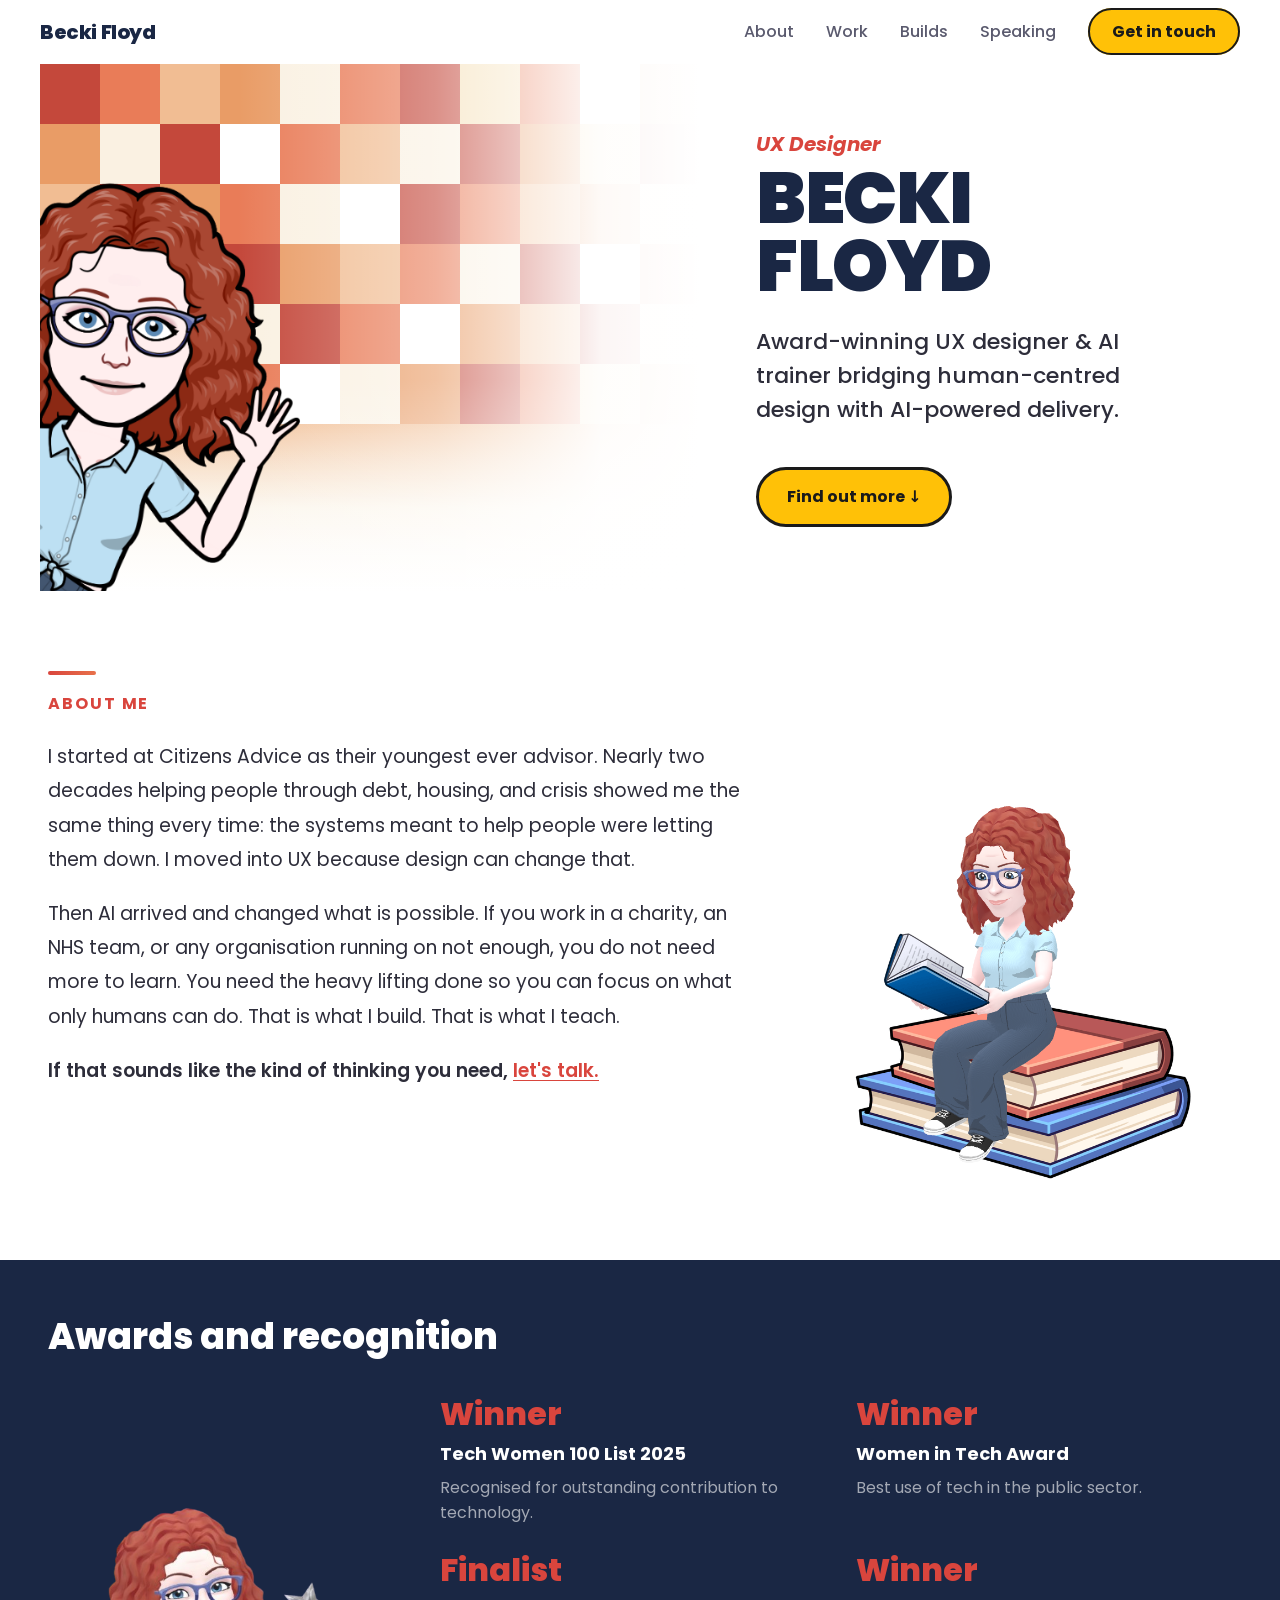
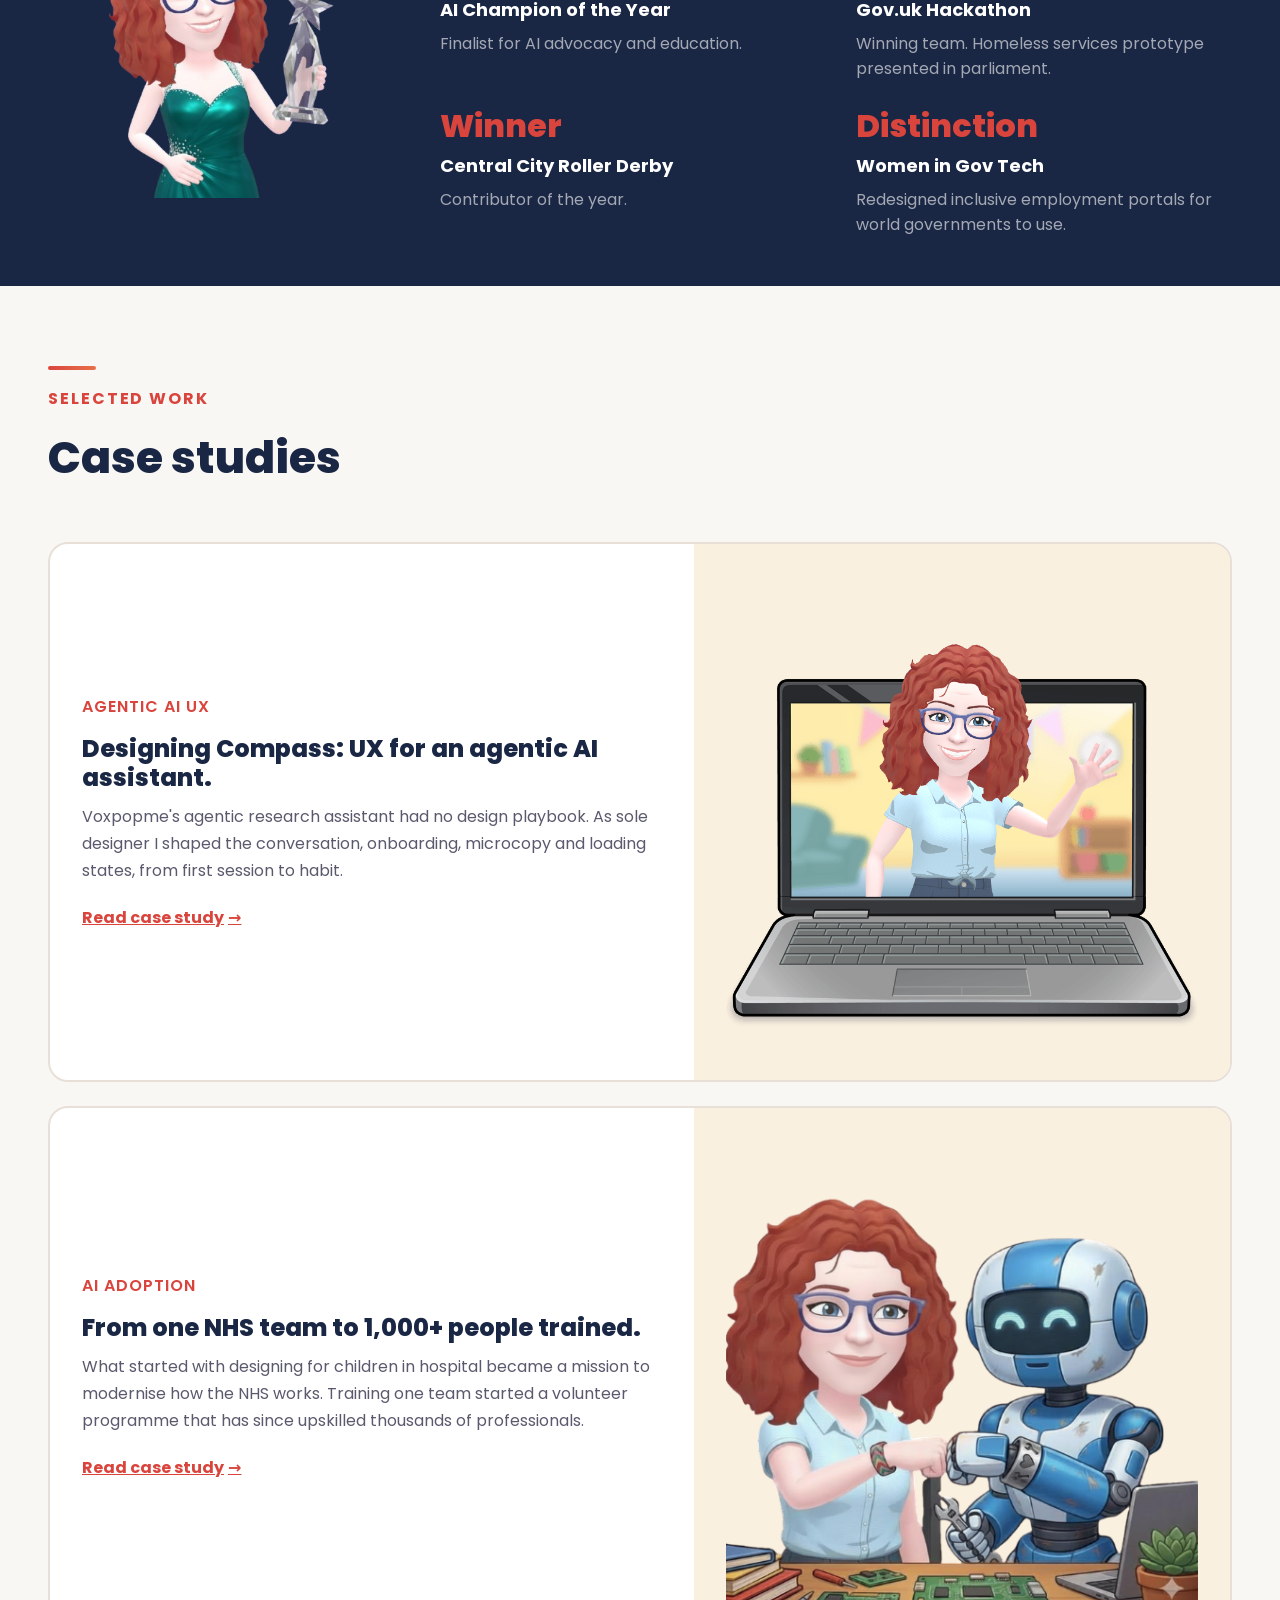
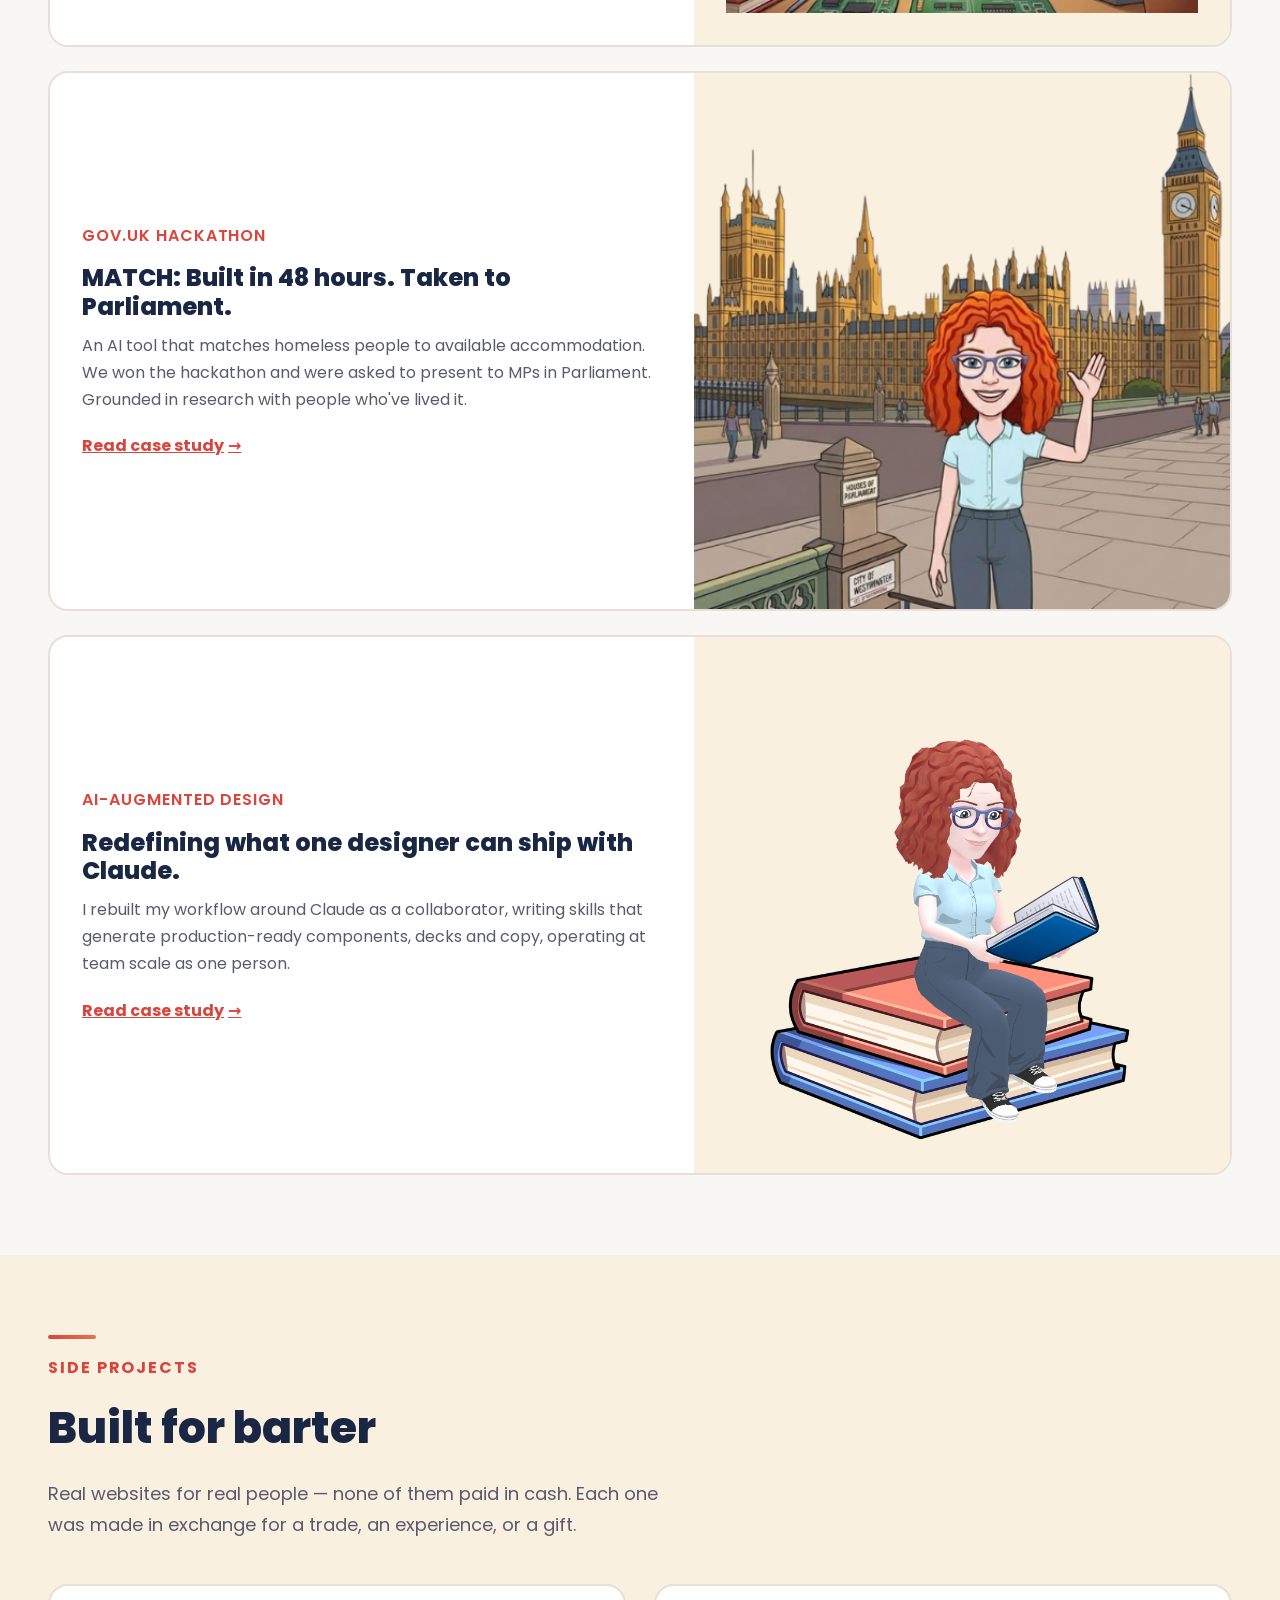
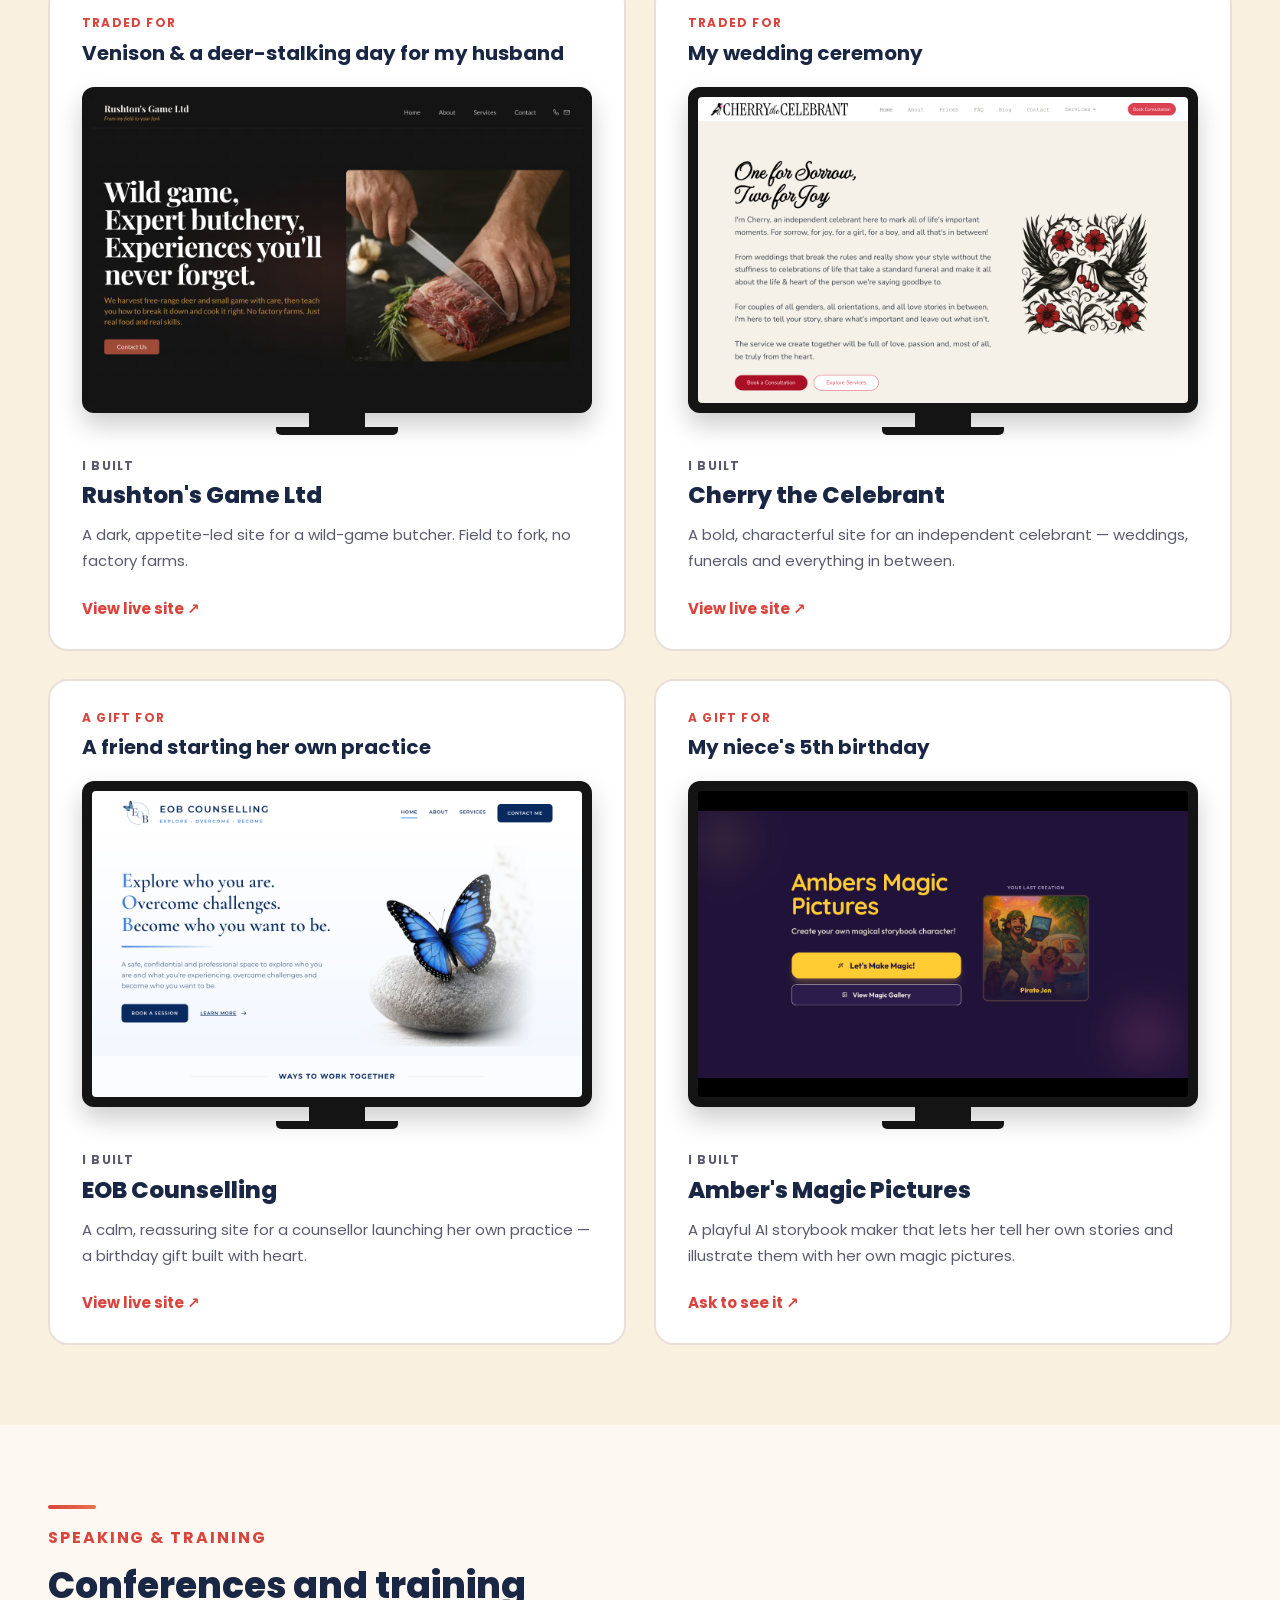
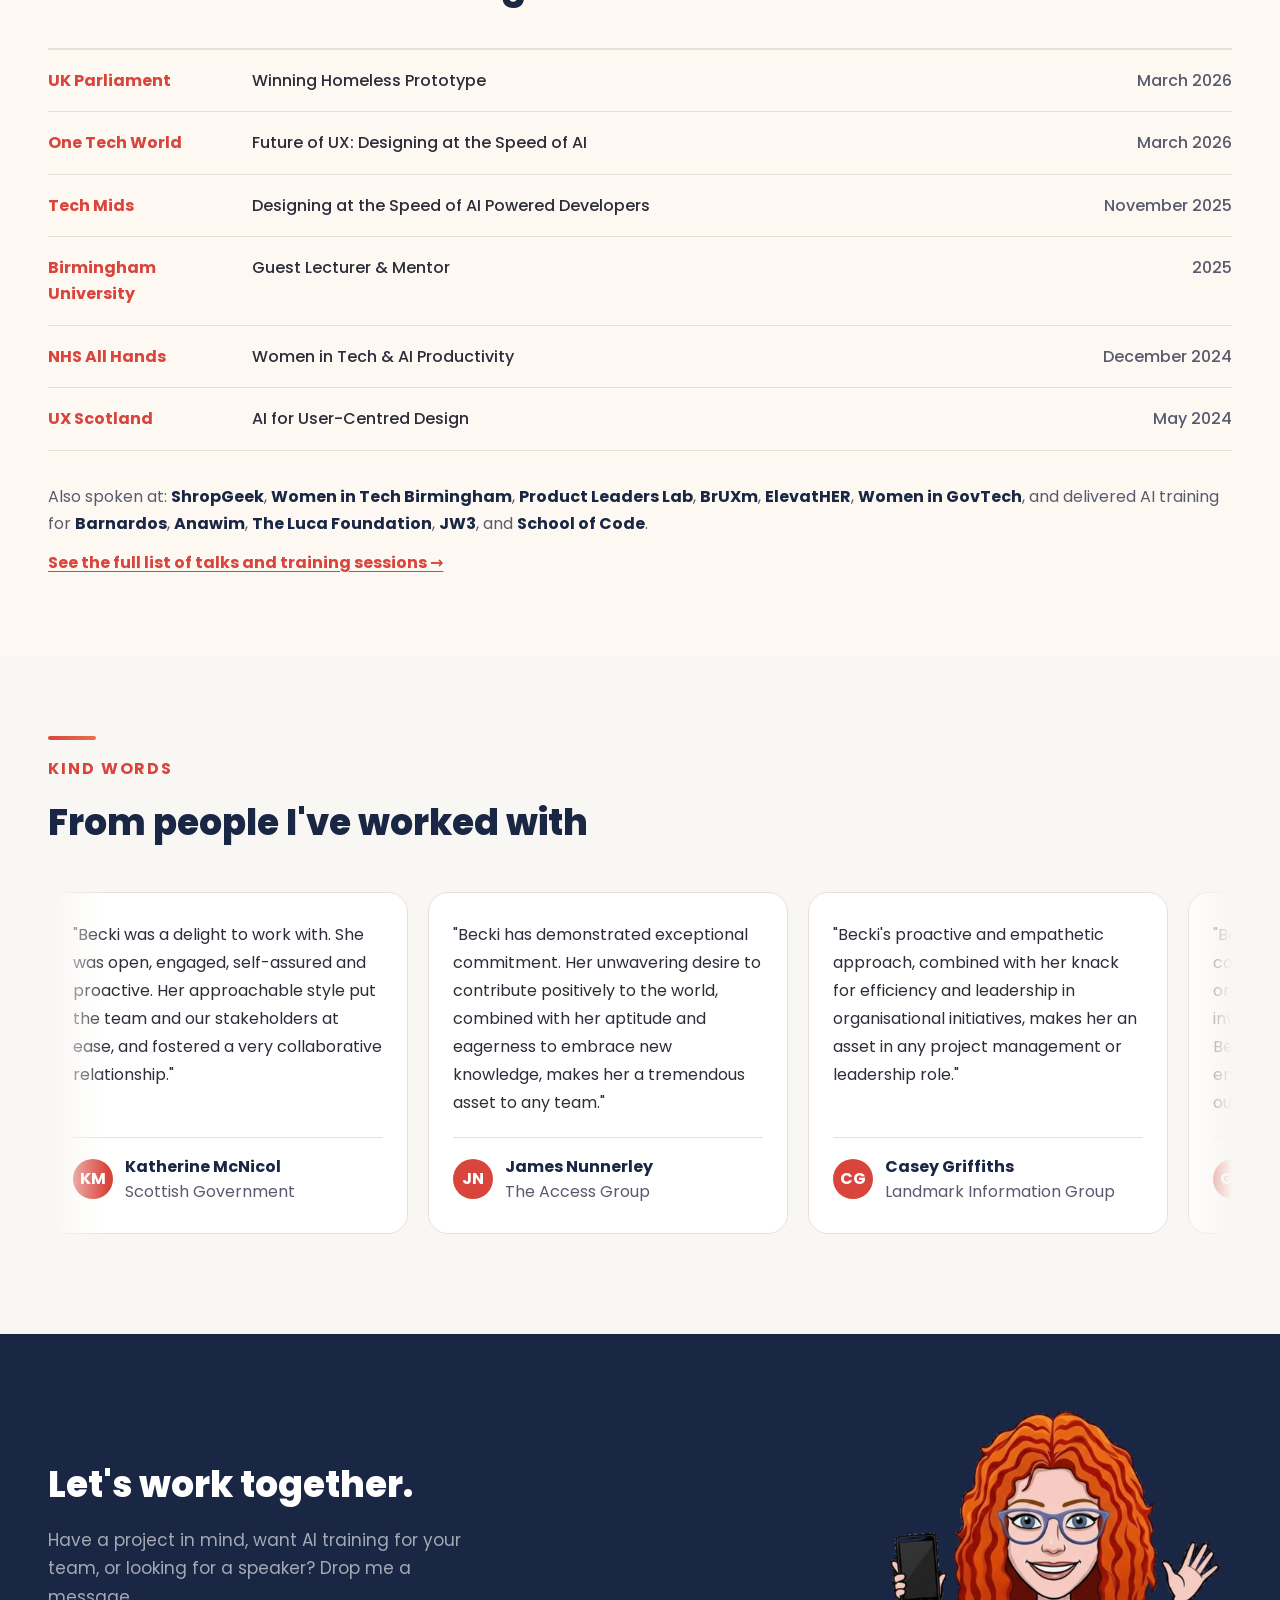
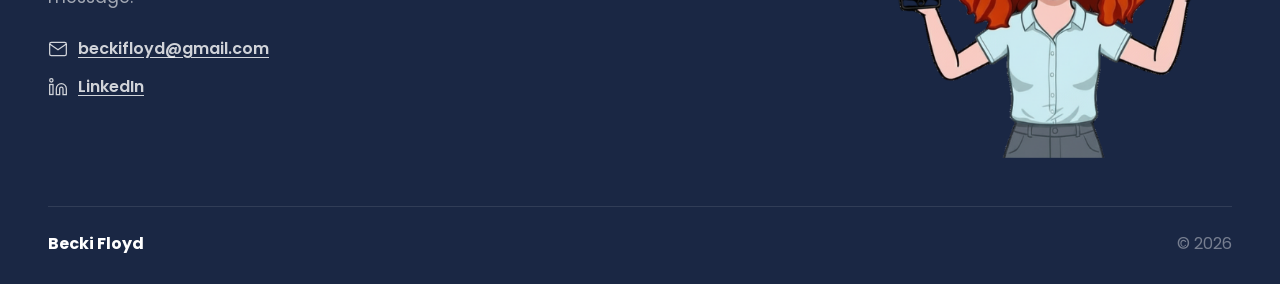
==== commit a93dd960: "feat(case-study): build all four case studies in a unified modern layout Rebuilds NHS, Compass, MATC" ====
--- a/index.html
+++ b/index.html
@@ -129,42 +129,56 @@
     <div class="case-studies">
       <a href="compass.html" class="case-card">
         <div class="case-image">
-          <img src="images/bitmoji-laptop.png" alt="Redefining what one designer can ship with Claude" style="object-fit:contain;padding:32px" />
+          <img src="images/bitmoji-laptop.png" alt="Designing Compass, an agentic AI research assistant" style="object-fit:contain;padding:32px" />
+        </div>
+        <div class="case-info">
+          <div class="case-tags">
+            <span>Agentic AI UX</span>
+          </div>
+          <h3>Designing Compass: UX for an agentic AI assistant.</h3>
+          <p>Voxpopme's agentic research assistant had no design playbook. As sole designer I shaped the conversation, onboarding, microcopy and loading states, from first session to habit.</p>
+          <span class="case-link">Read case study</span>
+        </div>
+      </a>
+
+      <a href="nhs.html" class="case-card">
+        <div class="case-image">
+          <img src="images/bitmoji-ai.png" alt="AI training and adoption in the NHS" style="object-fit:contain;padding:32px" />
+        </div>
+        <div class="case-info">
+          <div class="case-tags">
+            <span>AI Adoption</span>
+          </div>
+          <h3>From one NHS team to 1,000+ people trained.</h3>
+          <p>What started with designing for children in hospital became a mission to modernise how the NHS works. Training one team started a volunteer programme that has since upskilled thousands of professionals.</p>
+          <span class="case-link">Read case study</span>
+        </div>
+      </a>
+
+      <a href="hackathon.html" class="case-card">
+        <div class="case-image">
+          <img src="images/bitmoji-parliament.png" alt="MATCH: Built in 48 hours, taken to Parliament" style="object-fit:cover" />
+        </div>
+        <div class="case-info">
+          <div class="case-tags">
+            <span>Gov.uk Hackathon</span>
+          </div>
+          <h3>MATCH: Built in 48 hours. Taken to Parliament.</h3>
+          <p>An AI tool that matches homeless people to available accommodation. We won the hackathon and were asked to present to MPs in Parliament. Grounded in research with people who've lived it.</p>
+          <span class="case-link">Read case study</span>
+        </div>
+      </a>
+
+      <a href="claude-workflow.html" class="case-card">
+        <div class="case-image">
+          <img src="images/bitmoji-books.png" alt="Redefining what one designer can ship with Claude" style="object-fit:contain;padding:32px" />
         </div>
         <div class="case-info">
           <div class="case-tags">
             <span>AI-Augmented Design</span>
           </div>
-          <h3>From the only designer on the team to an AI-powered workflow.</h3>
-          <p>Joining a development team already building with AI meant adapting fast. As the sole UX designer, I rebuilt my processes around agents and AI tools, effectively turning one person into a full design team.</p>
-          <span class="case-link">Read case study</span>
-        </div>
-      </a>
-
-      <a href="hackathon.html" class="case-card">
-        <div class="case-image">
-          <img src="images/bitmoji-parliament.png" alt="MATCH: Built in 48 hours, taken to Parliament" style="object-fit:cover" />
-        </div>
-        <div class="case-info">
-          <div class="case-tags">
-            <span>Local Government Hackathon</span>
-          </div>
-          <h3>MATCH: Built in 48 hours. Taken to Parliament.</h3>
-          <p>An AI tool that matches homeless people to available accommodation. We won the hackathon and was asked to present to MPs in Parliament. Grounded in research with people who've lived it.</p>
-          <span class="case-link">Read case study</span>
-        </div>
-      </a>
-
-      <a href="nhs.html" class="case-card">
-        <div class="case-image">
-          <img src="images/bitmoji-ai.png" alt="AI training and adoption" style="object-fit:contain;padding:32px" />
-        </div>
-        <div class="case-info">
-          <div class="case-tags">
-            <span>AI Adoption</span>
-          </div>
-          <h3>From one NHS team to 1,000+ people trained.</h3>
-          <p>What started with designing for children in hospital became a mission to modernise how the NHS works. Training one team started a volunteer programme that has since upskilled thousands of professionals.</p>
+          <h3>Redefining what one designer can ship with Claude.</h3>
+          <p>I rebuilt my workflow around Claude as a collaborator, writing skills that generate production-ready components, decks and copy, operating at team scale as one person.</p>
           <span class="case-link">Read case study</span>
         </div>
       </a>
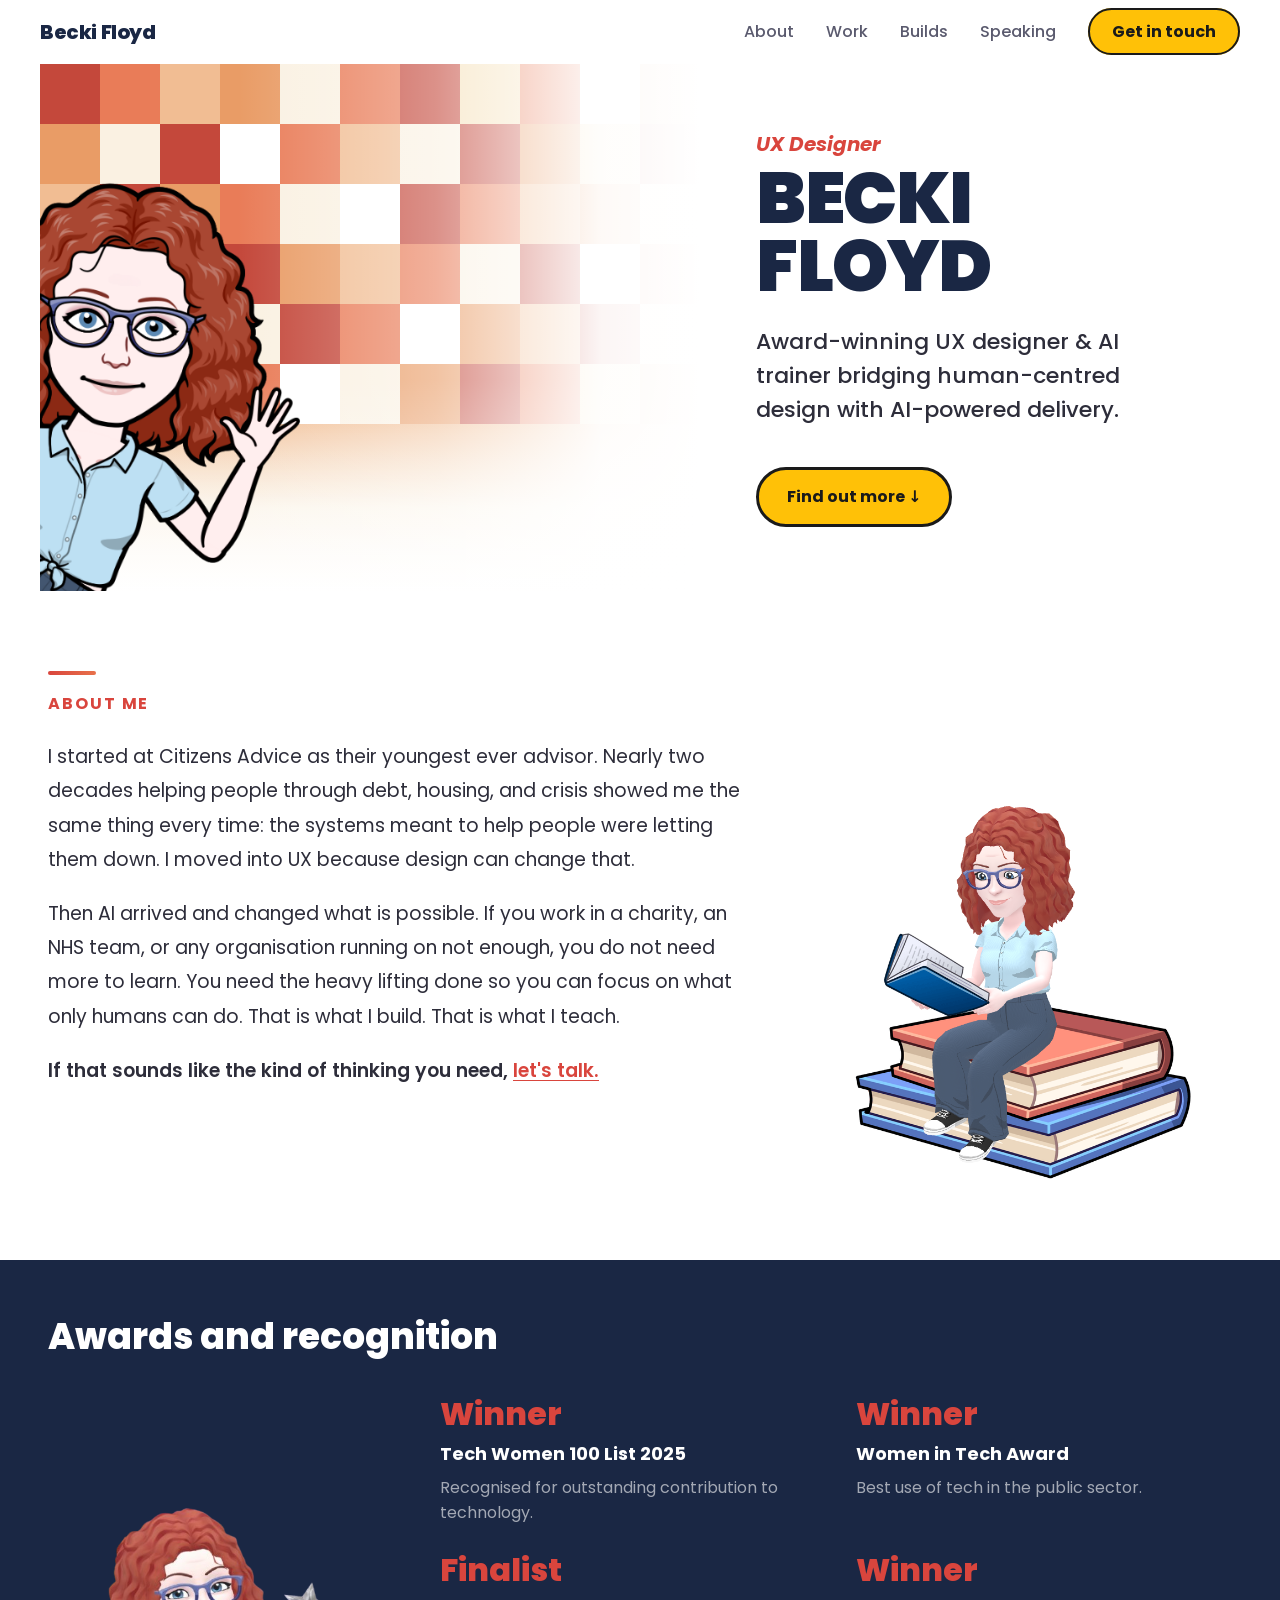
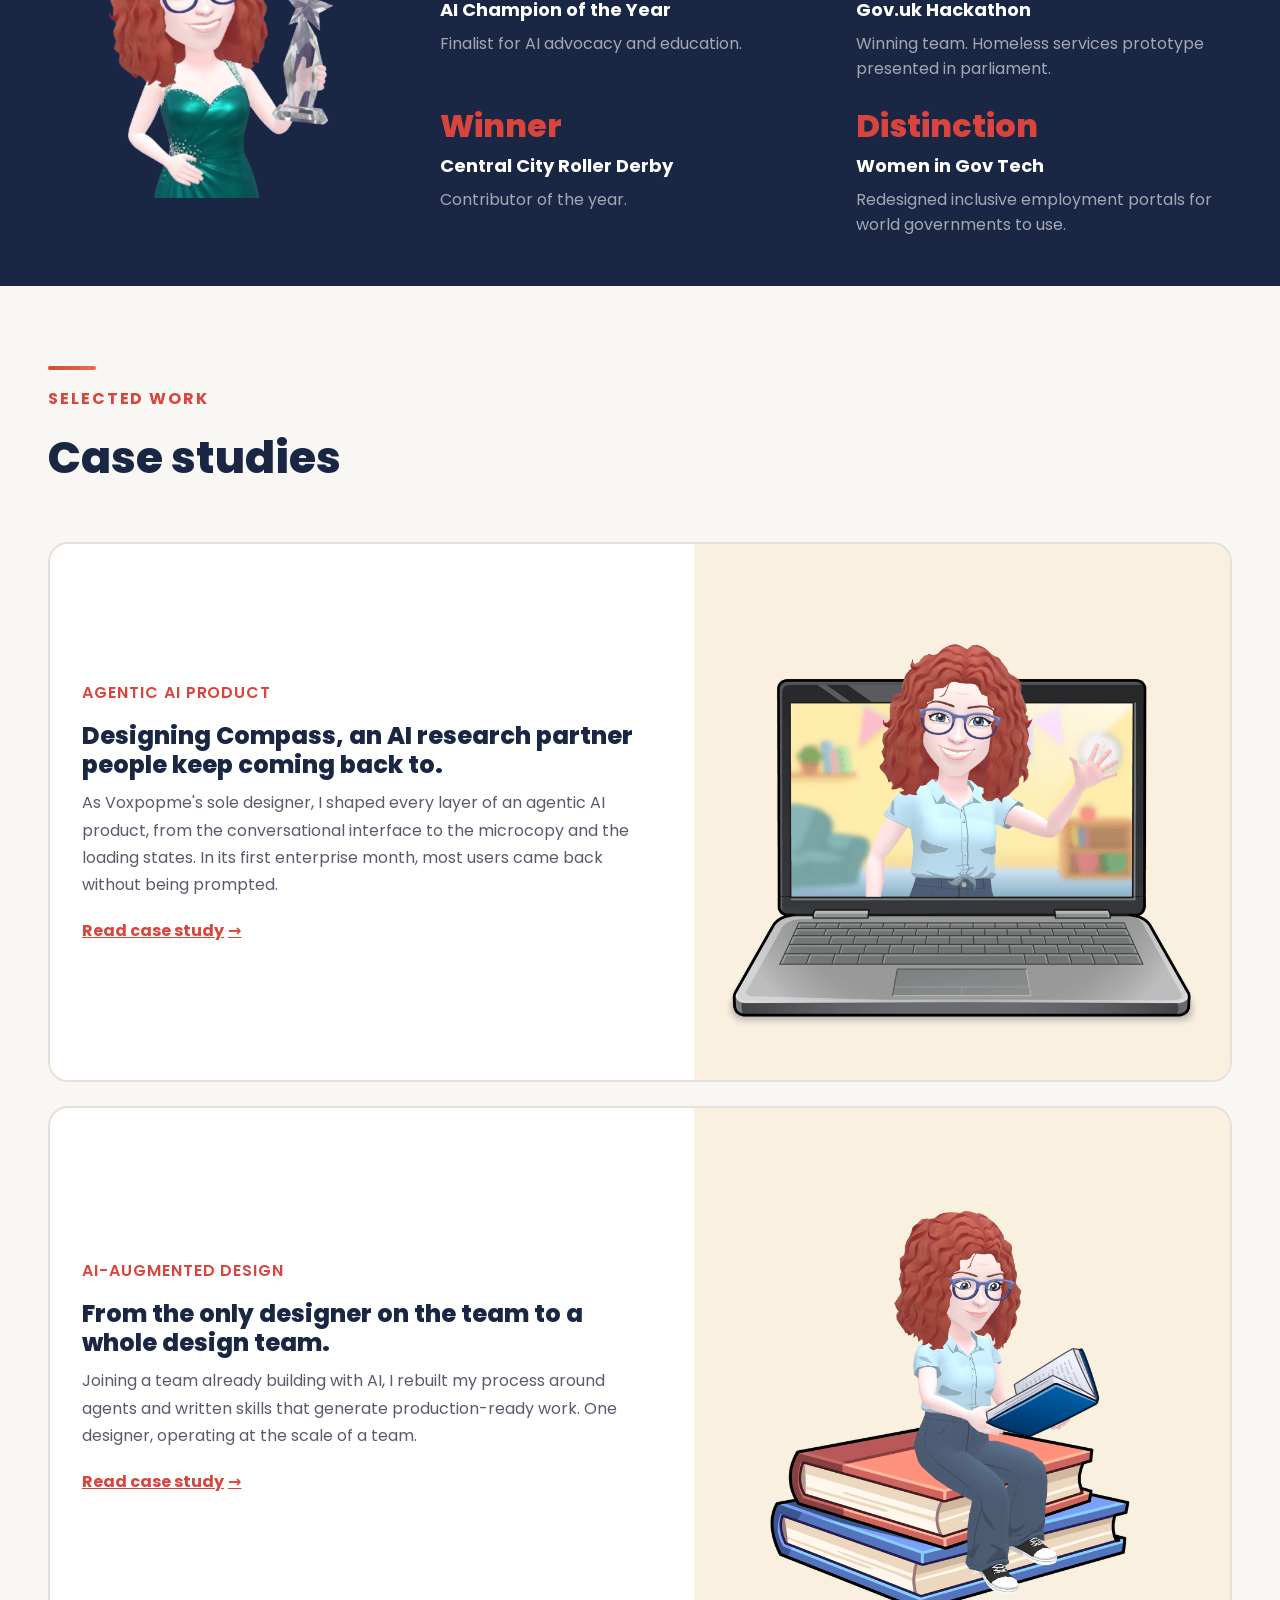
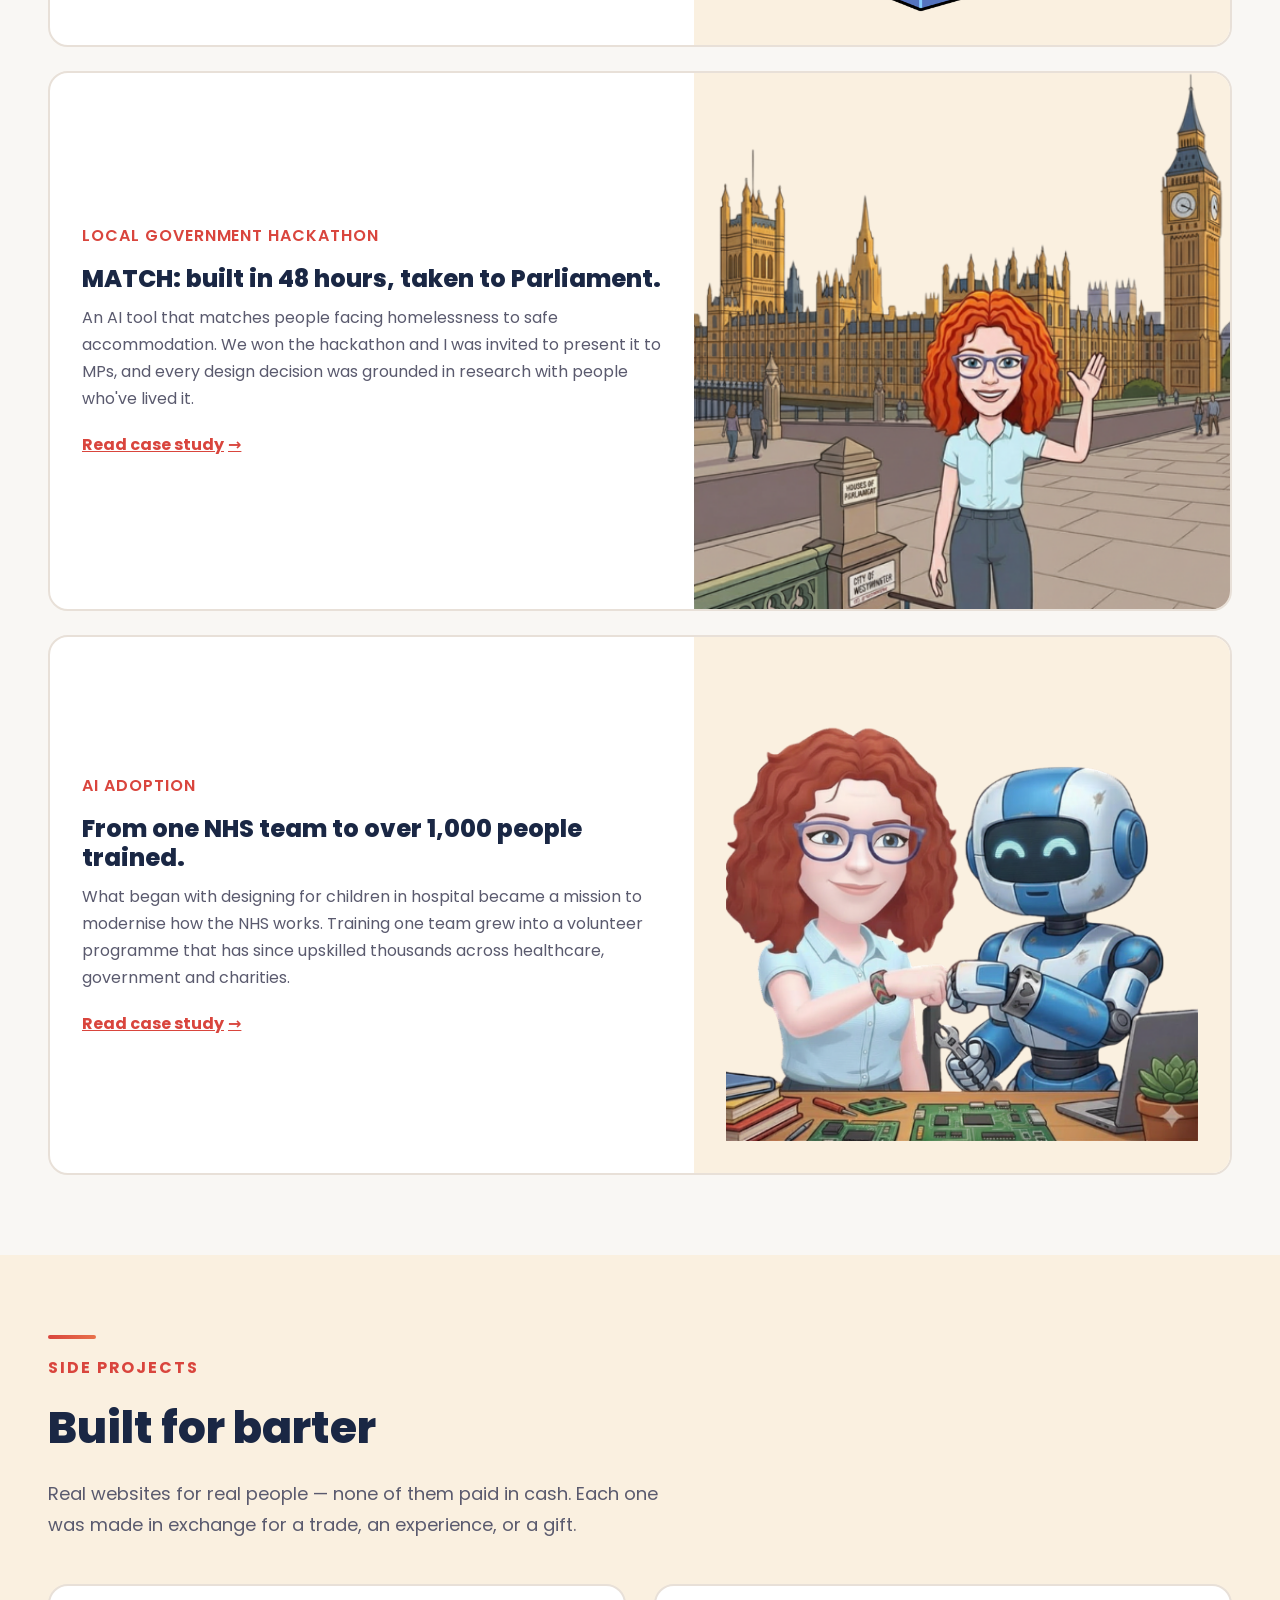
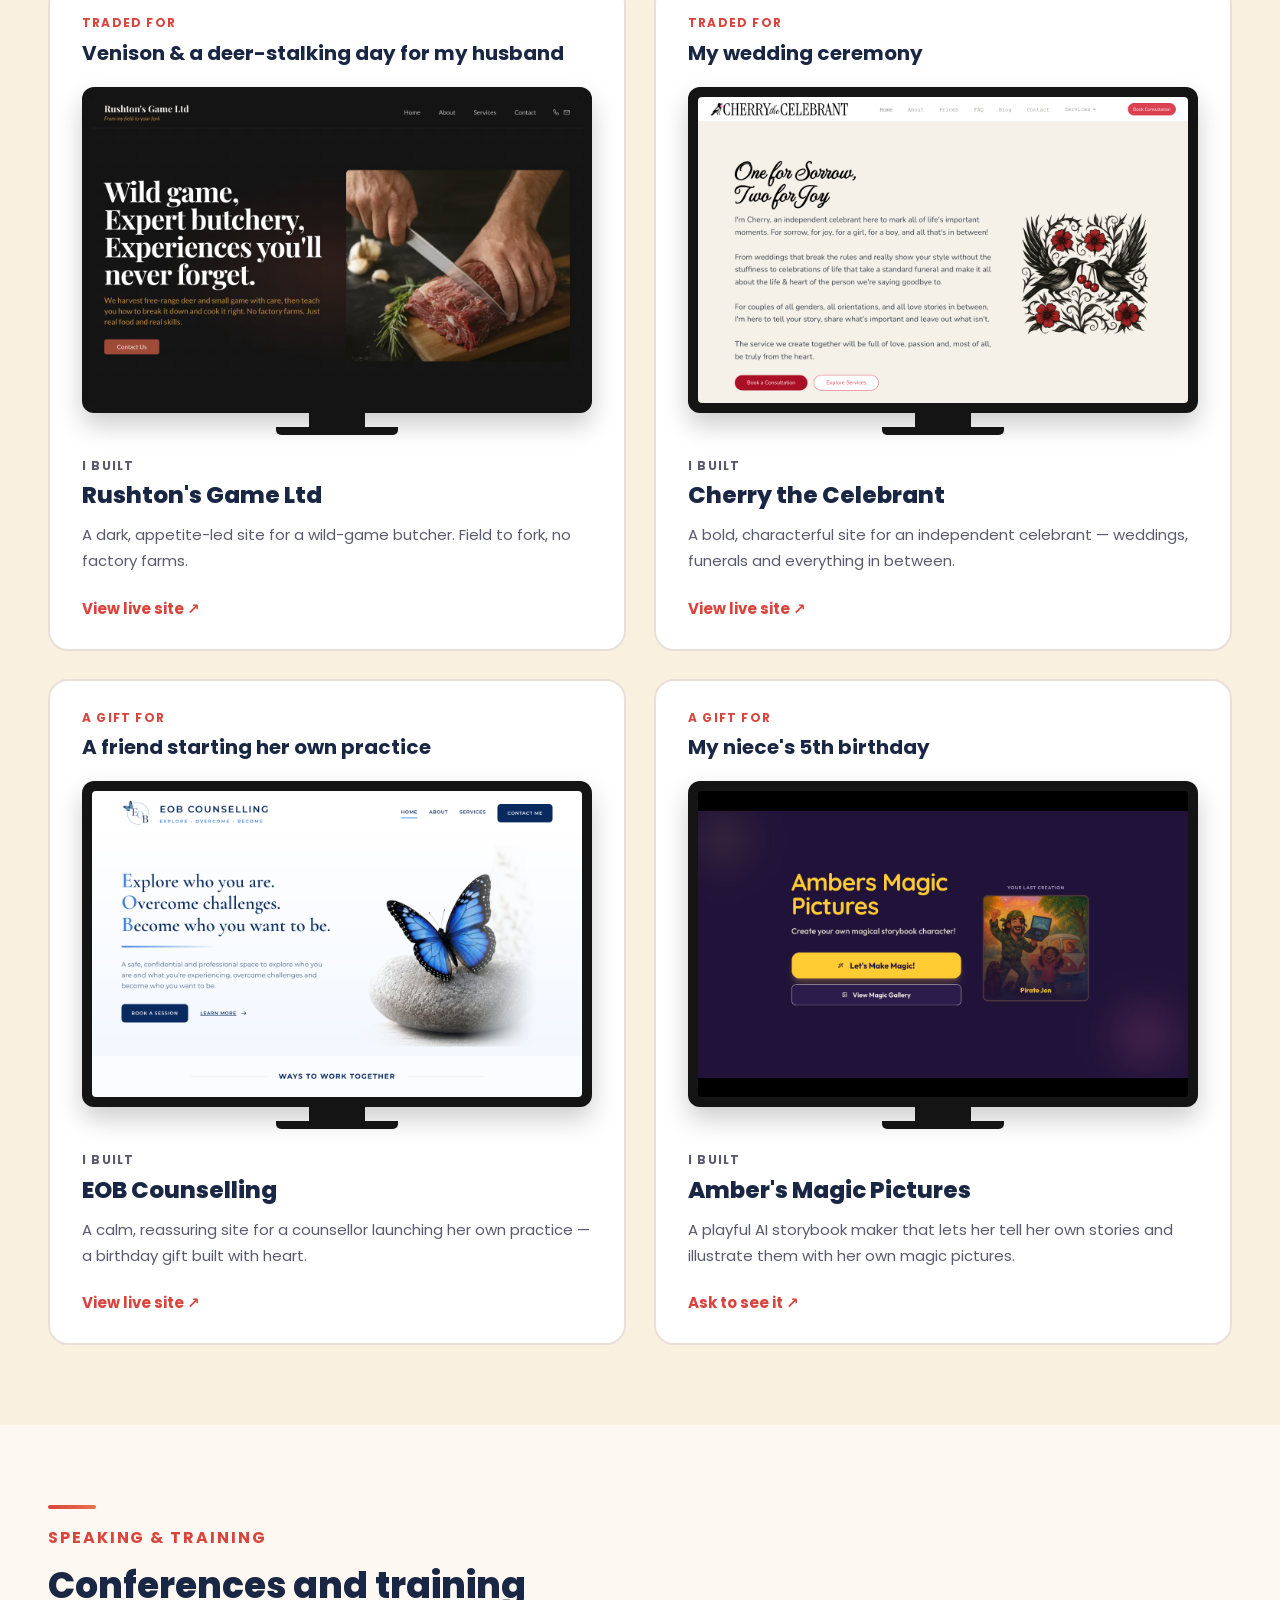
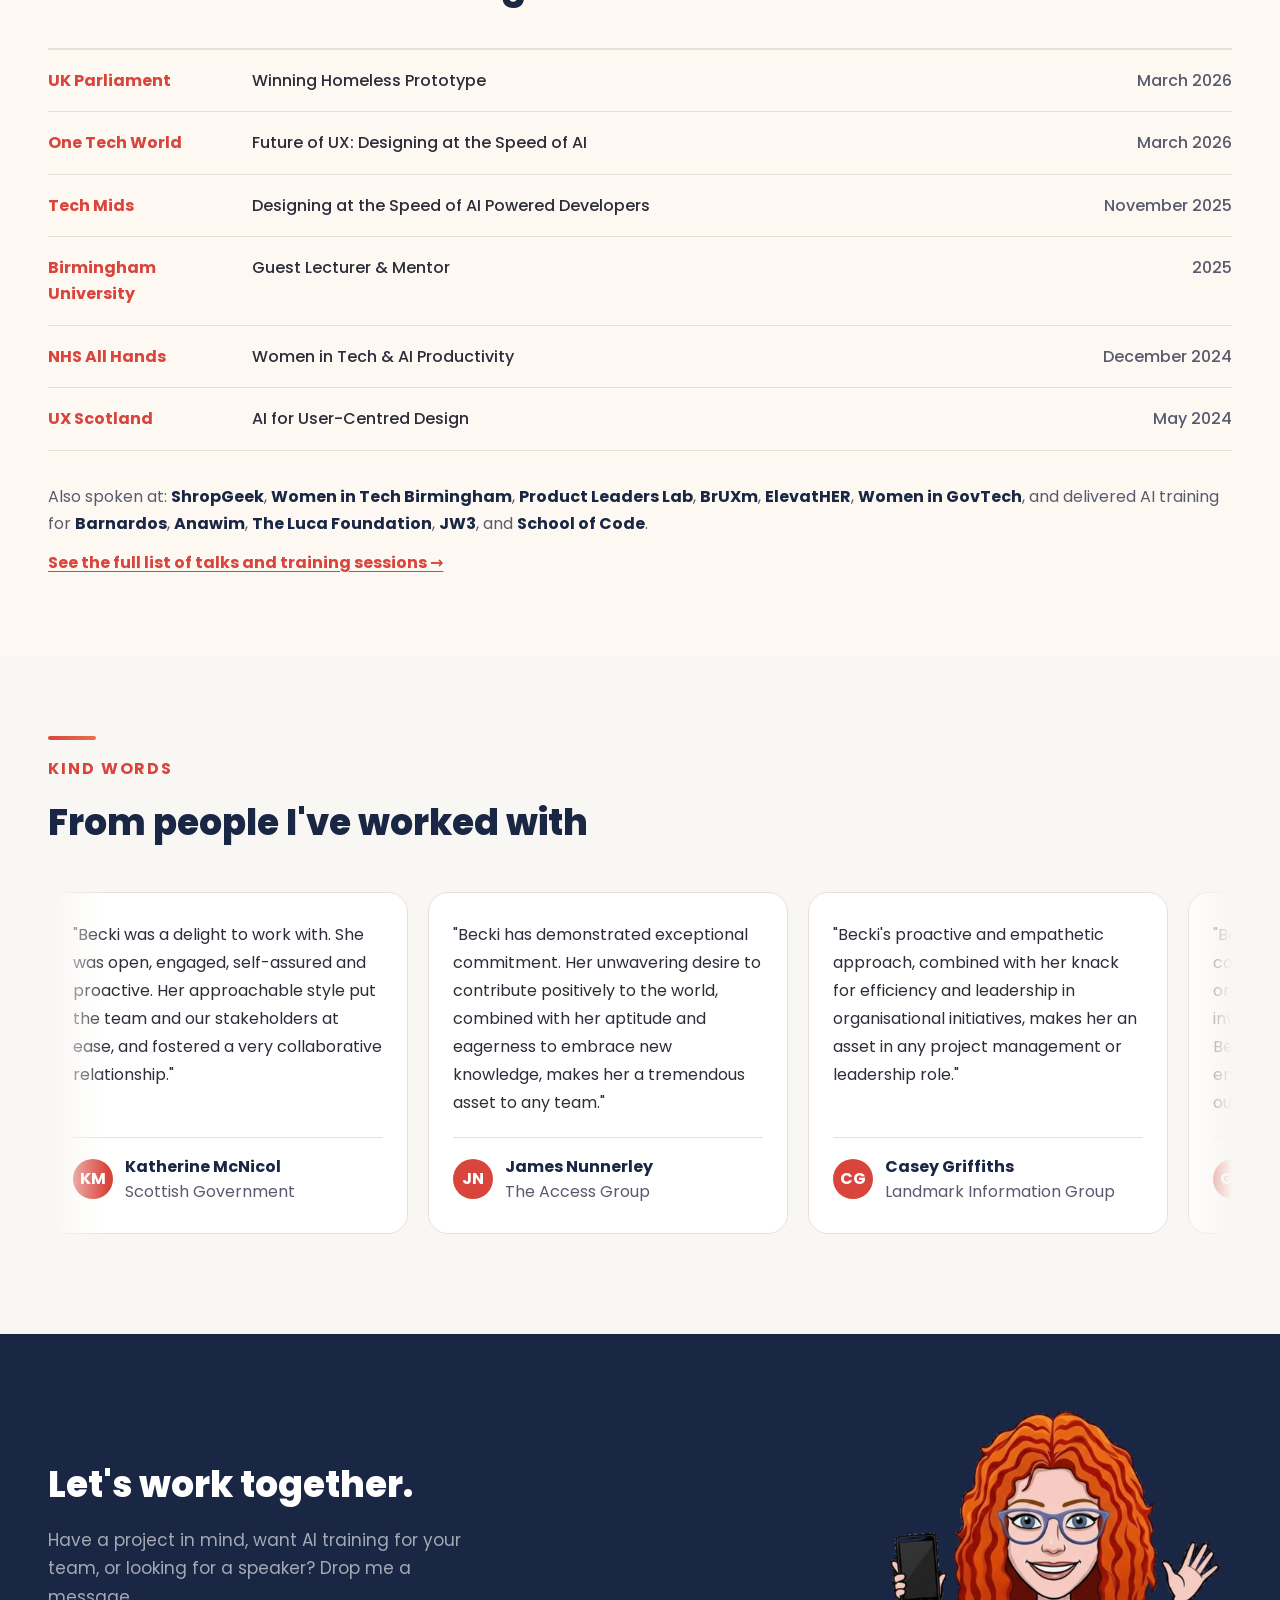
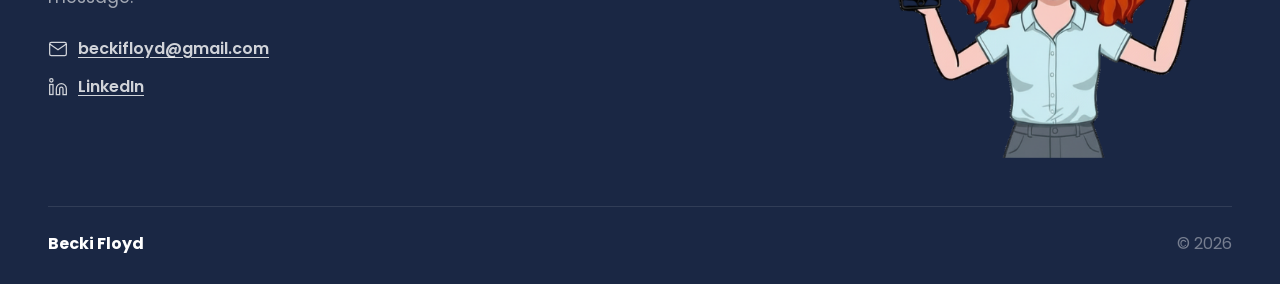
==== commit 0950cf4f: "feat: refresh homepage case-study cards and rename Claude page to ai-design Updates the four homepag" ====
--- a/index.html
+++ b/index.html
@@ -129,14 +129,42 @@
     <div class="case-studies">
       <a href="compass.html" class="case-card">
         <div class="case-image">
-          <img src="images/bitmoji-laptop.png" alt="Designing Compass, an agentic AI research assistant" style="object-fit:contain;padding:32px" />
+          <img src="images/bitmoji-laptop.png" alt="Designing Compass, an agentic AI research partner" style="object-fit:contain;padding:32px" />
         </div>
         <div class="case-info">
           <div class="case-tags">
-            <span>Agentic AI UX</span>
-          </div>
-          <h3>Designing Compass: UX for an agentic AI assistant.</h3>
-          <p>Voxpopme's agentic research assistant had no design playbook. As sole designer I shaped the conversation, onboarding, microcopy and loading states, from first session to habit.</p>
+            <span>Agentic AI Product</span>
+          </div>
+          <h3>Designing Compass, an AI research partner people keep coming back to.</h3>
+          <p>As Voxpopme's sole designer, I shaped every layer of an agentic AI product, from the conversational interface to the microcopy and the loading states. In its first enterprise month, most users came back without being prompted.</p>
+          <span class="case-link">Read case study</span>
+        </div>
+      </a>
+
+      <a href="ai-design.html" class="case-card">
+        <div class="case-image">
+          <img src="images/bitmoji-books.png" alt="Redefining what one designer can ship with Claude" style="object-fit:contain;padding:32px" />
+        </div>
+        <div class="case-info">
+          <div class="case-tags">
+            <span>AI-Augmented Design</span>
+          </div>
+          <h3>From the only designer on the team to a whole design team.</h3>
+          <p>Joining a team already building with AI, I rebuilt my process around agents and written skills that generate production-ready work. One designer, operating at the scale of a team.</p>
+          <span class="case-link">Read case study</span>
+        </div>
+      </a>
+
+      <a href="hackathon.html" class="case-card">
+        <div class="case-image">
+          <img src="images/bitmoji-parliament.png" alt="MATCH: built in 48 hours, taken to Parliament" style="object-fit:cover" />
+        </div>
+        <div class="case-info">
+          <div class="case-tags">
+            <span>Local Government Hackathon</span>
+          </div>
+          <h3>MATCH: built in 48 hours, taken to Parliament.</h3>
+          <p>An AI tool that matches people facing homelessness to safe accommodation. We won the hackathon and I was invited to present it to MPs, and every design decision was grounded in research with people who've lived it.</p>
           <span class="case-link">Read case study</span>
         </div>
       </a>
@@ -149,36 +177,8 @@
           <div class="case-tags">
             <span>AI Adoption</span>
           </div>
-          <h3>From one NHS team to 1,000+ people trained.</h3>
-          <p>What started with designing for children in hospital became a mission to modernise how the NHS works. Training one team started a volunteer programme that has since upskilled thousands of professionals.</p>
-          <span class="case-link">Read case study</span>
-        </div>
-      </a>
-
-      <a href="hackathon.html" class="case-card">
-        <div class="case-image">
-          <img src="images/bitmoji-parliament.png" alt="MATCH: Built in 48 hours, taken to Parliament" style="object-fit:cover" />
-        </div>
-        <div class="case-info">
-          <div class="case-tags">
-            <span>Gov.uk Hackathon</span>
-          </div>
-          <h3>MATCH: Built in 48 hours. Taken to Parliament.</h3>
-          <p>An AI tool that matches homeless people to available accommodation. We won the hackathon and were asked to present to MPs in Parliament. Grounded in research with people who've lived it.</p>
-          <span class="case-link">Read case study</span>
-        </div>
-      </a>
-
-      <a href="claude-workflow.html" class="case-card">
-        <div class="case-image">
-          <img src="images/bitmoji-books.png" alt="Redefining what one designer can ship with Claude" style="object-fit:contain;padding:32px" />
-        </div>
-        <div class="case-info">
-          <div class="case-tags">
-            <span>AI-Augmented Design</span>
-          </div>
-          <h3>Redefining what one designer can ship with Claude.</h3>
-          <p>I rebuilt my workflow around Claude as a collaborator, writing skills that generate production-ready components, decks and copy, operating at team scale as one person.</p>
+          <h3>From one NHS team to over 1,000 people trained.</h3>
+          <p>What began with designing for children in hospital became a mission to modernise how the NHS works. Training one team grew into a volunteer programme that has since upskilled thousands across healthcare, government and charities.</p>
           <span class="case-link">Read case study</span>
         </div>
       </a>
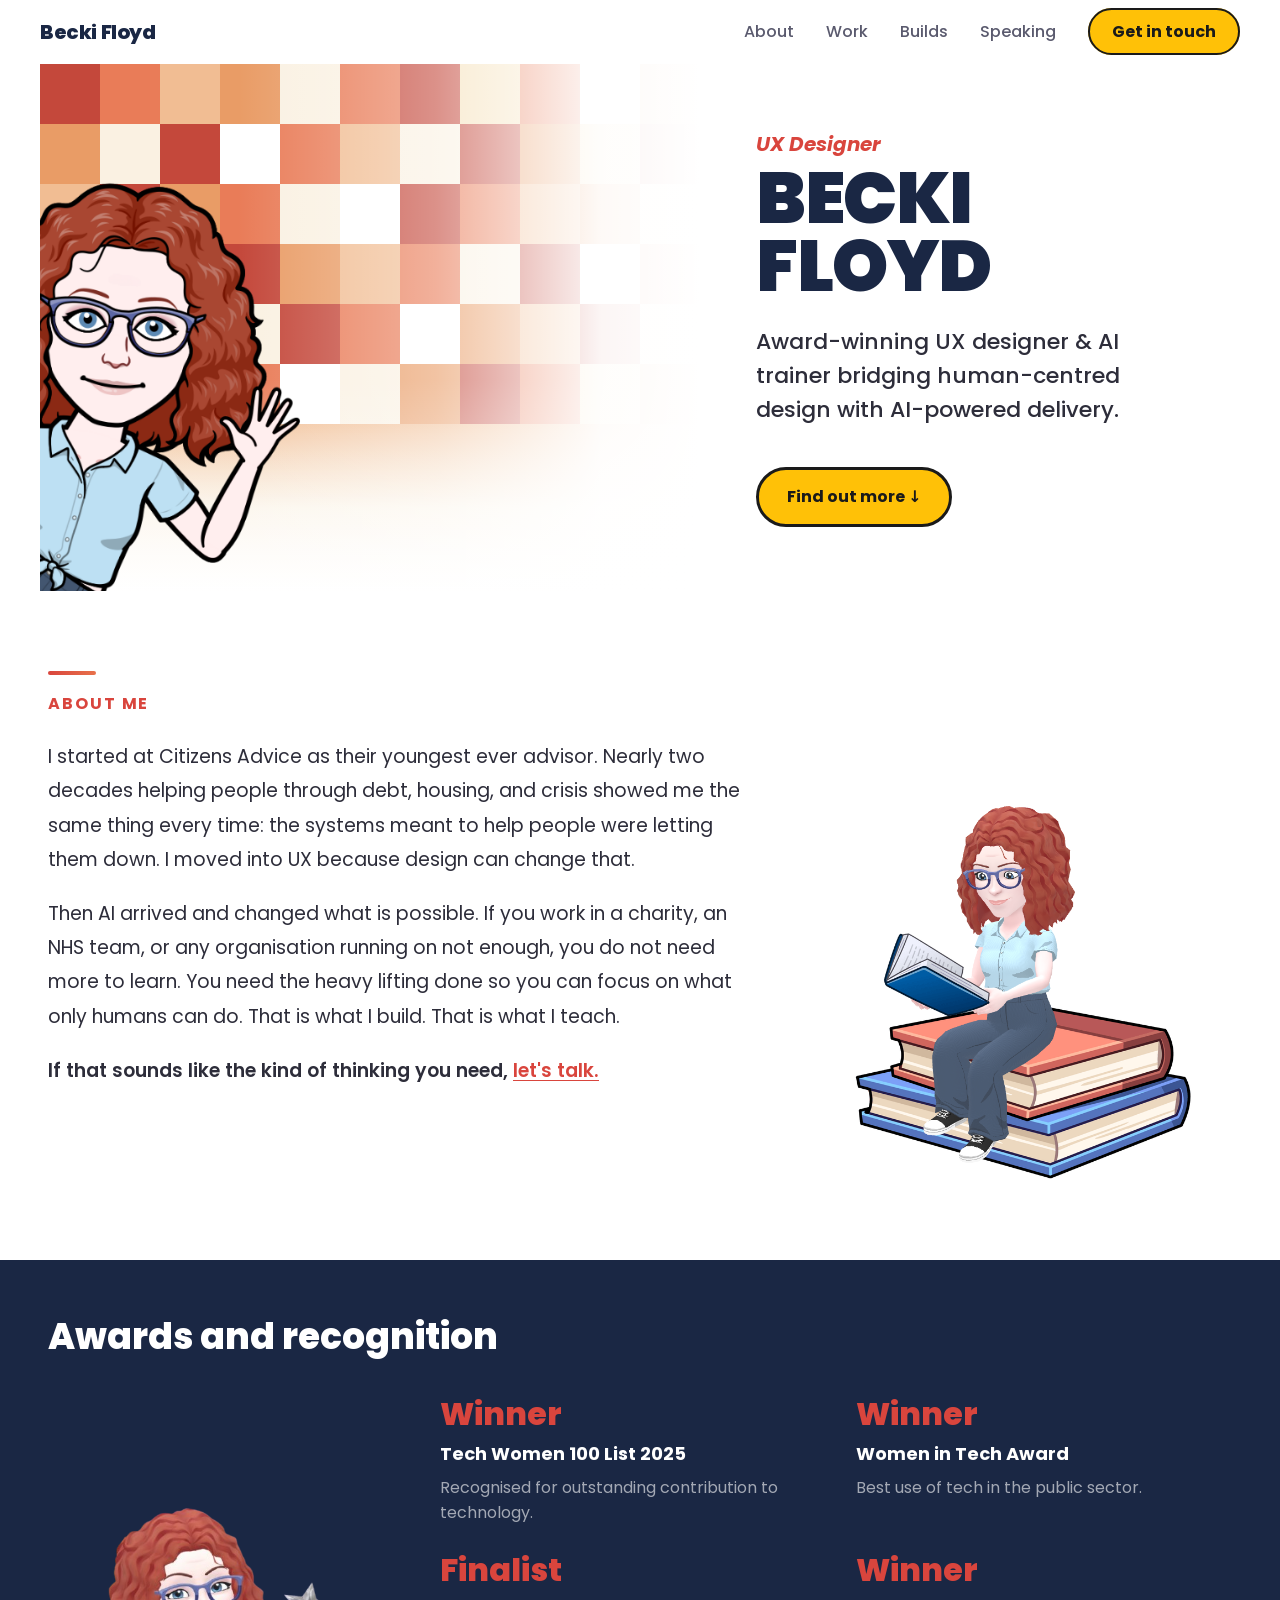
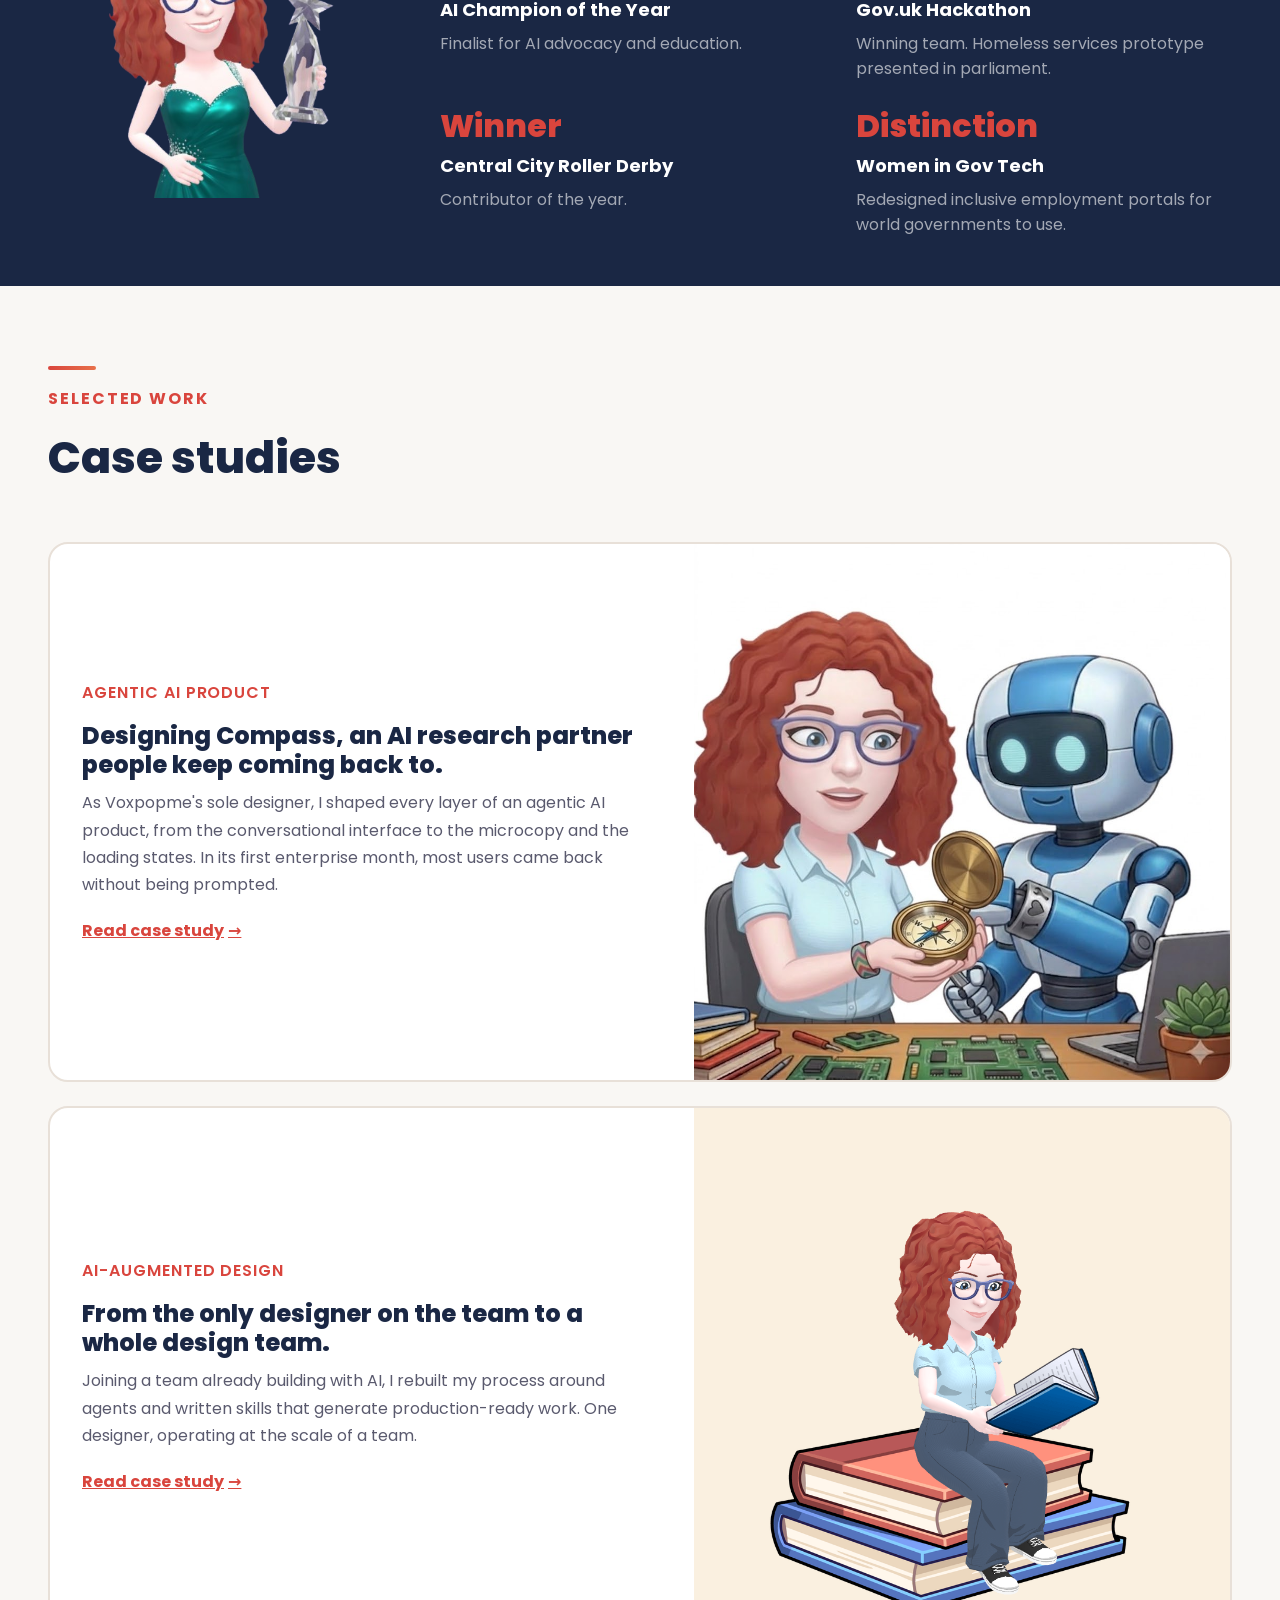
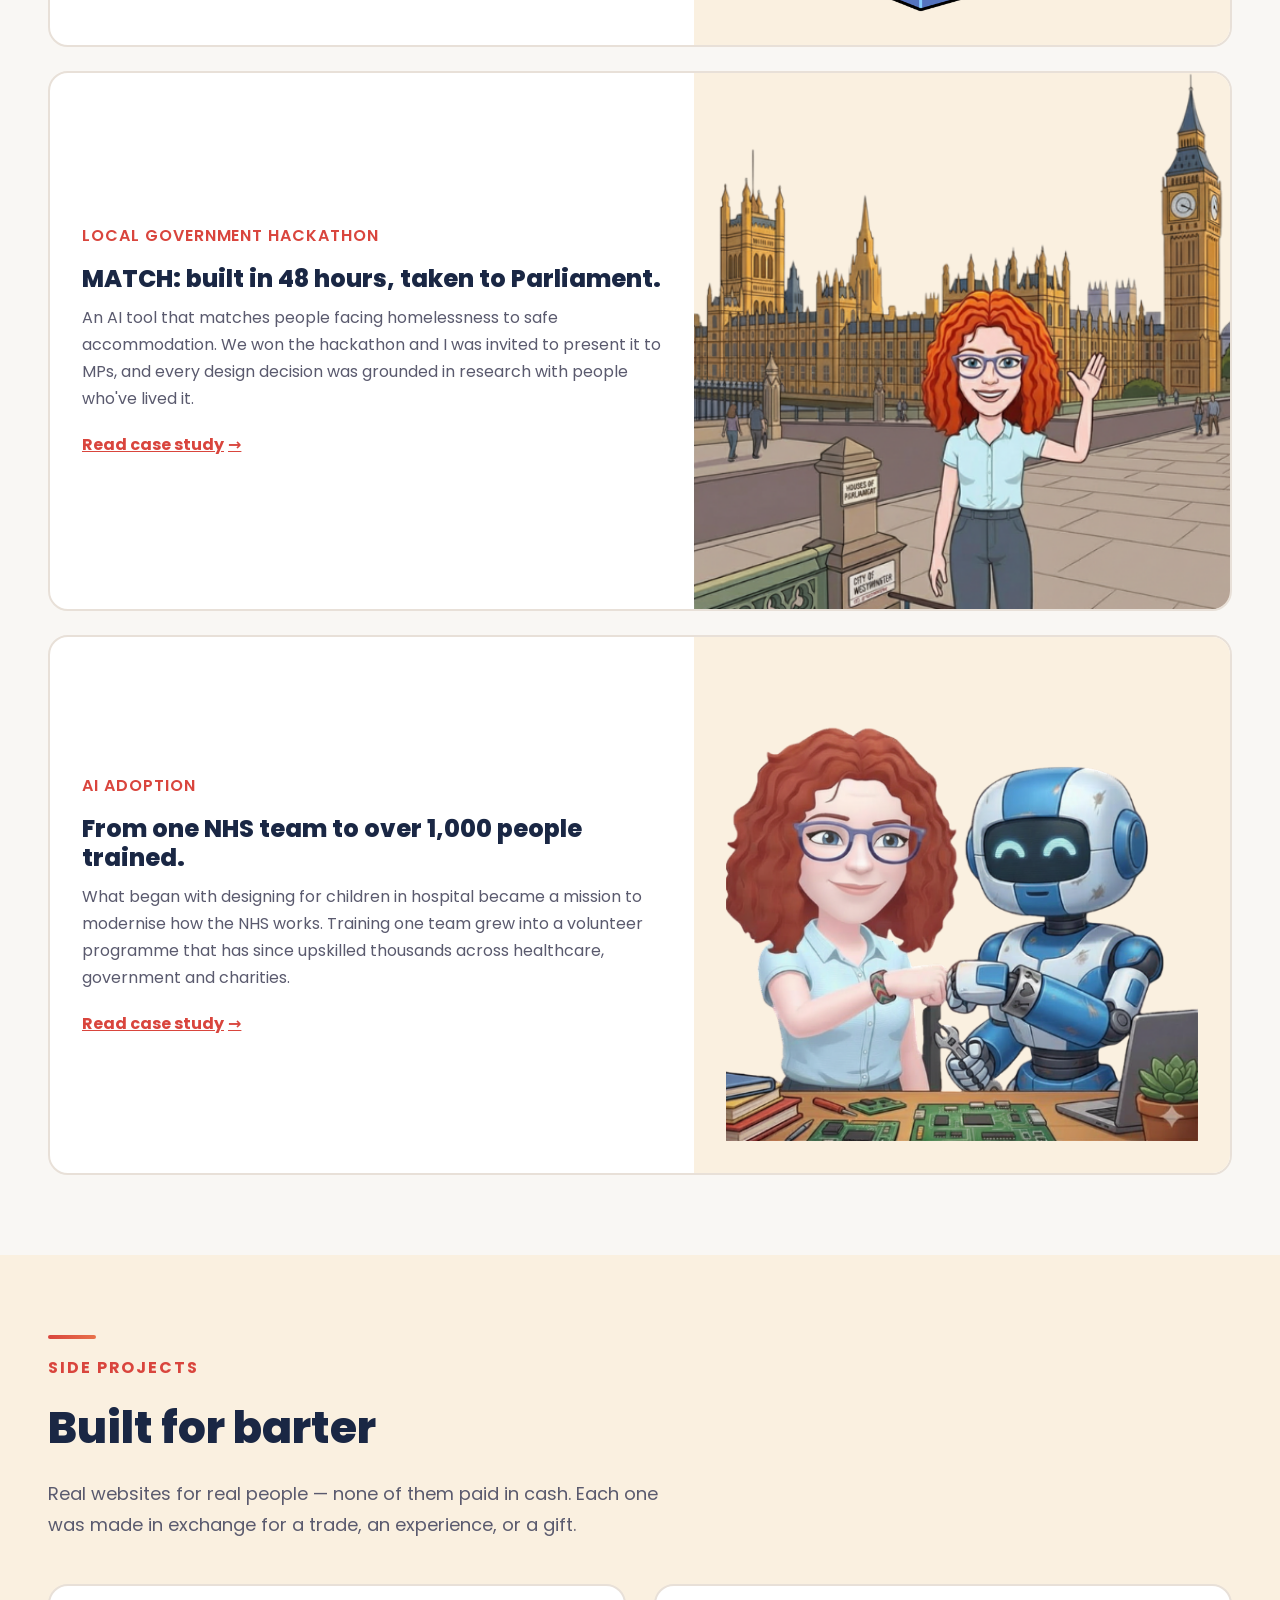
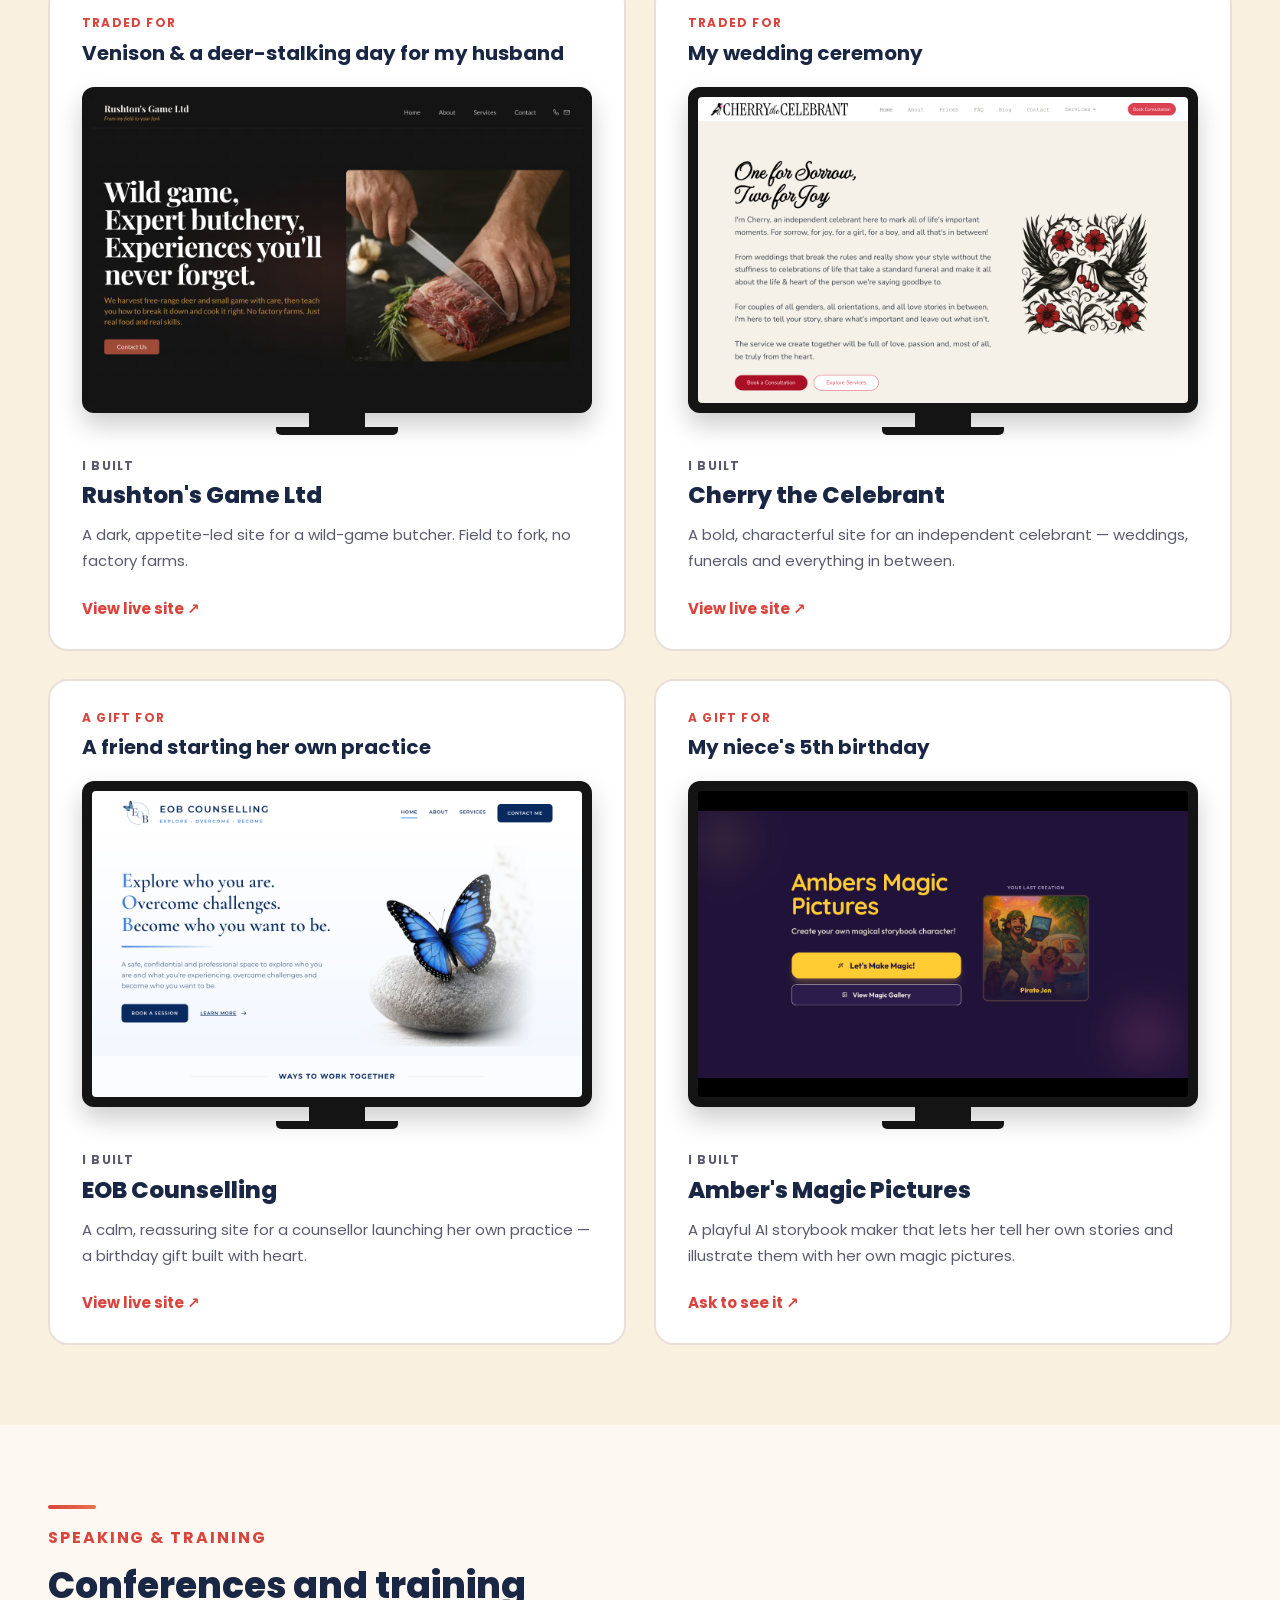
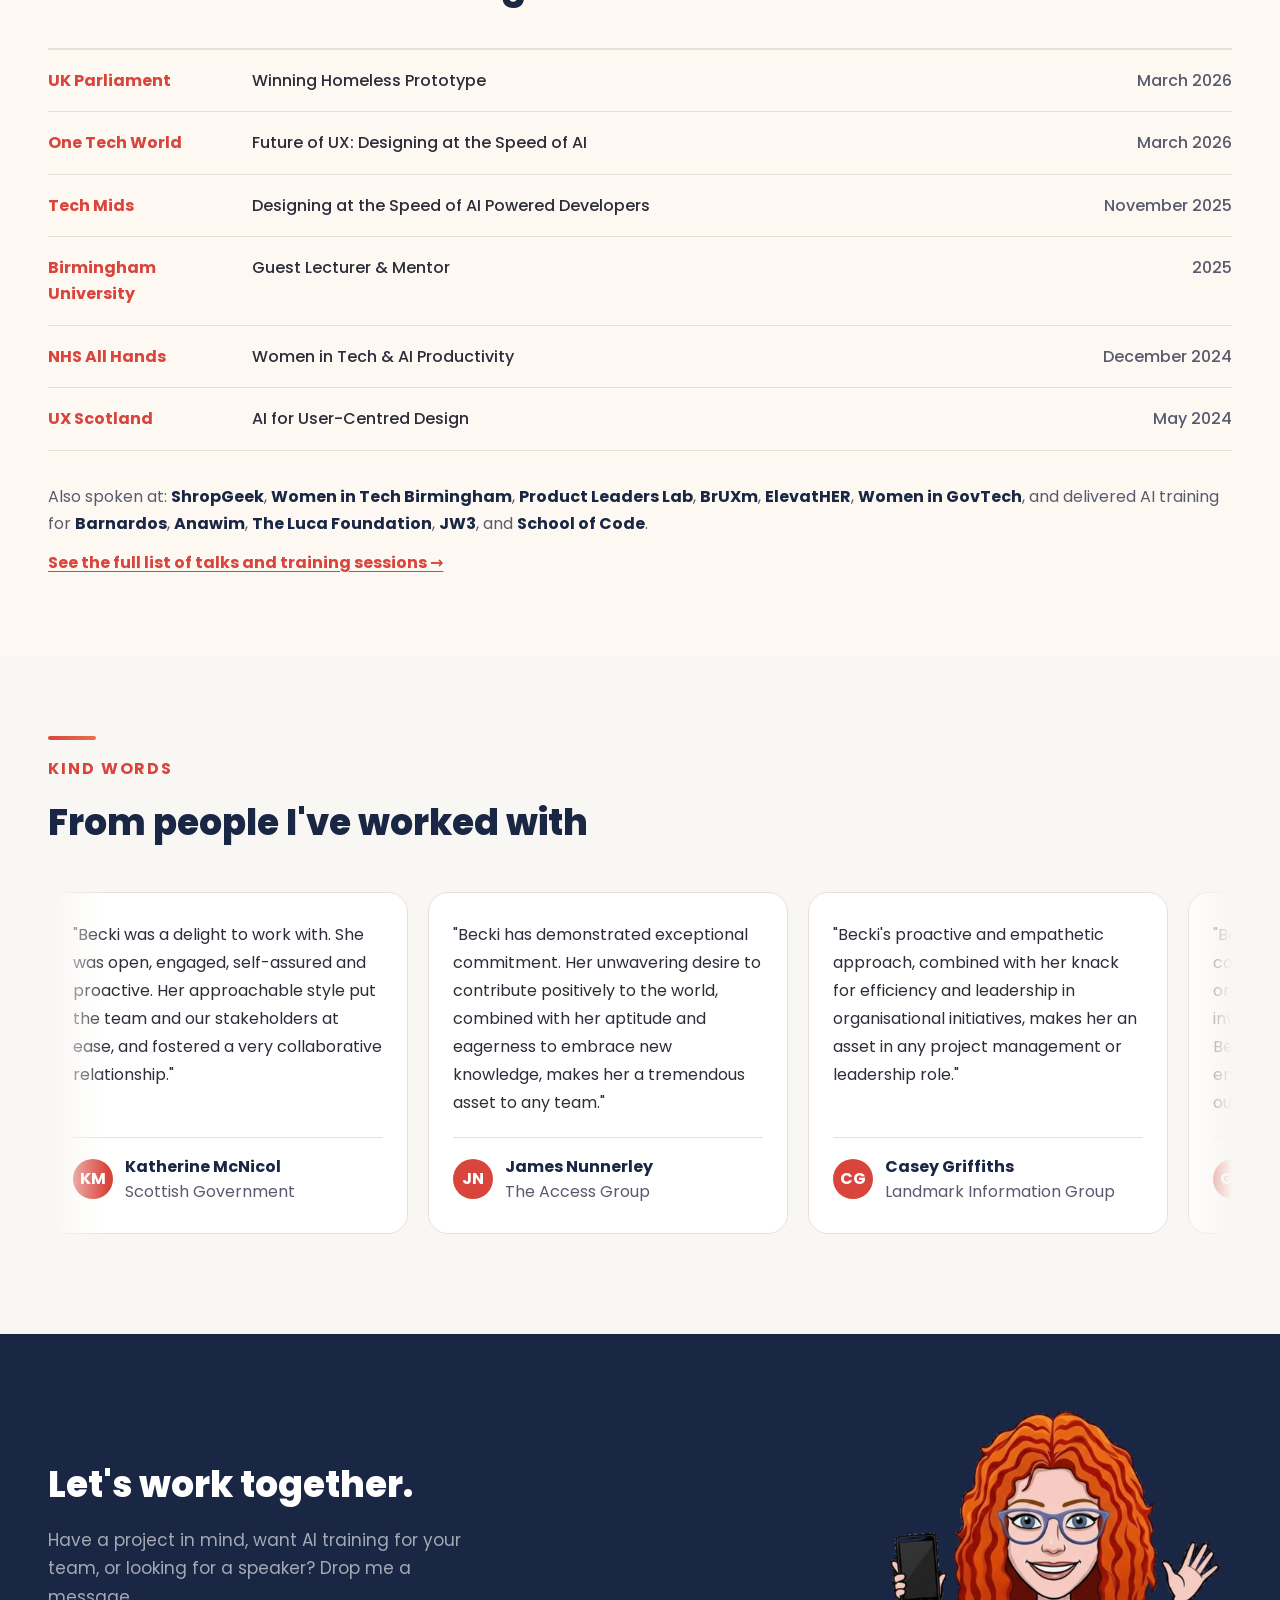
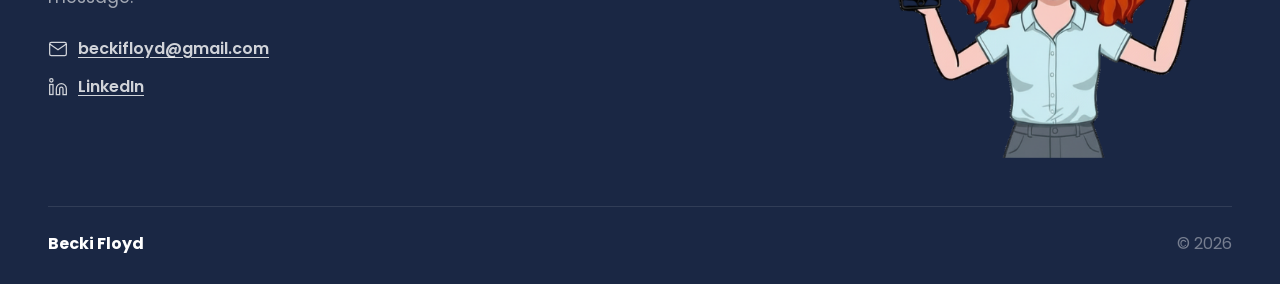
==== commit e9ff6c87: "feat: use custom Compass illustration on the homepage case-study card" ====
--- a/index.html
+++ b/index.html
@@ -129,7 +129,7 @@
     <div class="case-studies">
       <a href="compass.html" class="case-card">
         <div class="case-image">
-          <img src="images/bitmoji-laptop.png" alt="Designing Compass, an agentic AI research partner" style="object-fit:contain;padding:32px" />
+          <img src="images/Compass-case-study.jpeg" alt="Designing Compass, an agentic AI research partner" style="object-fit:cover" />
         </div>
         <div class="case-info">
           <div class="case-tags">
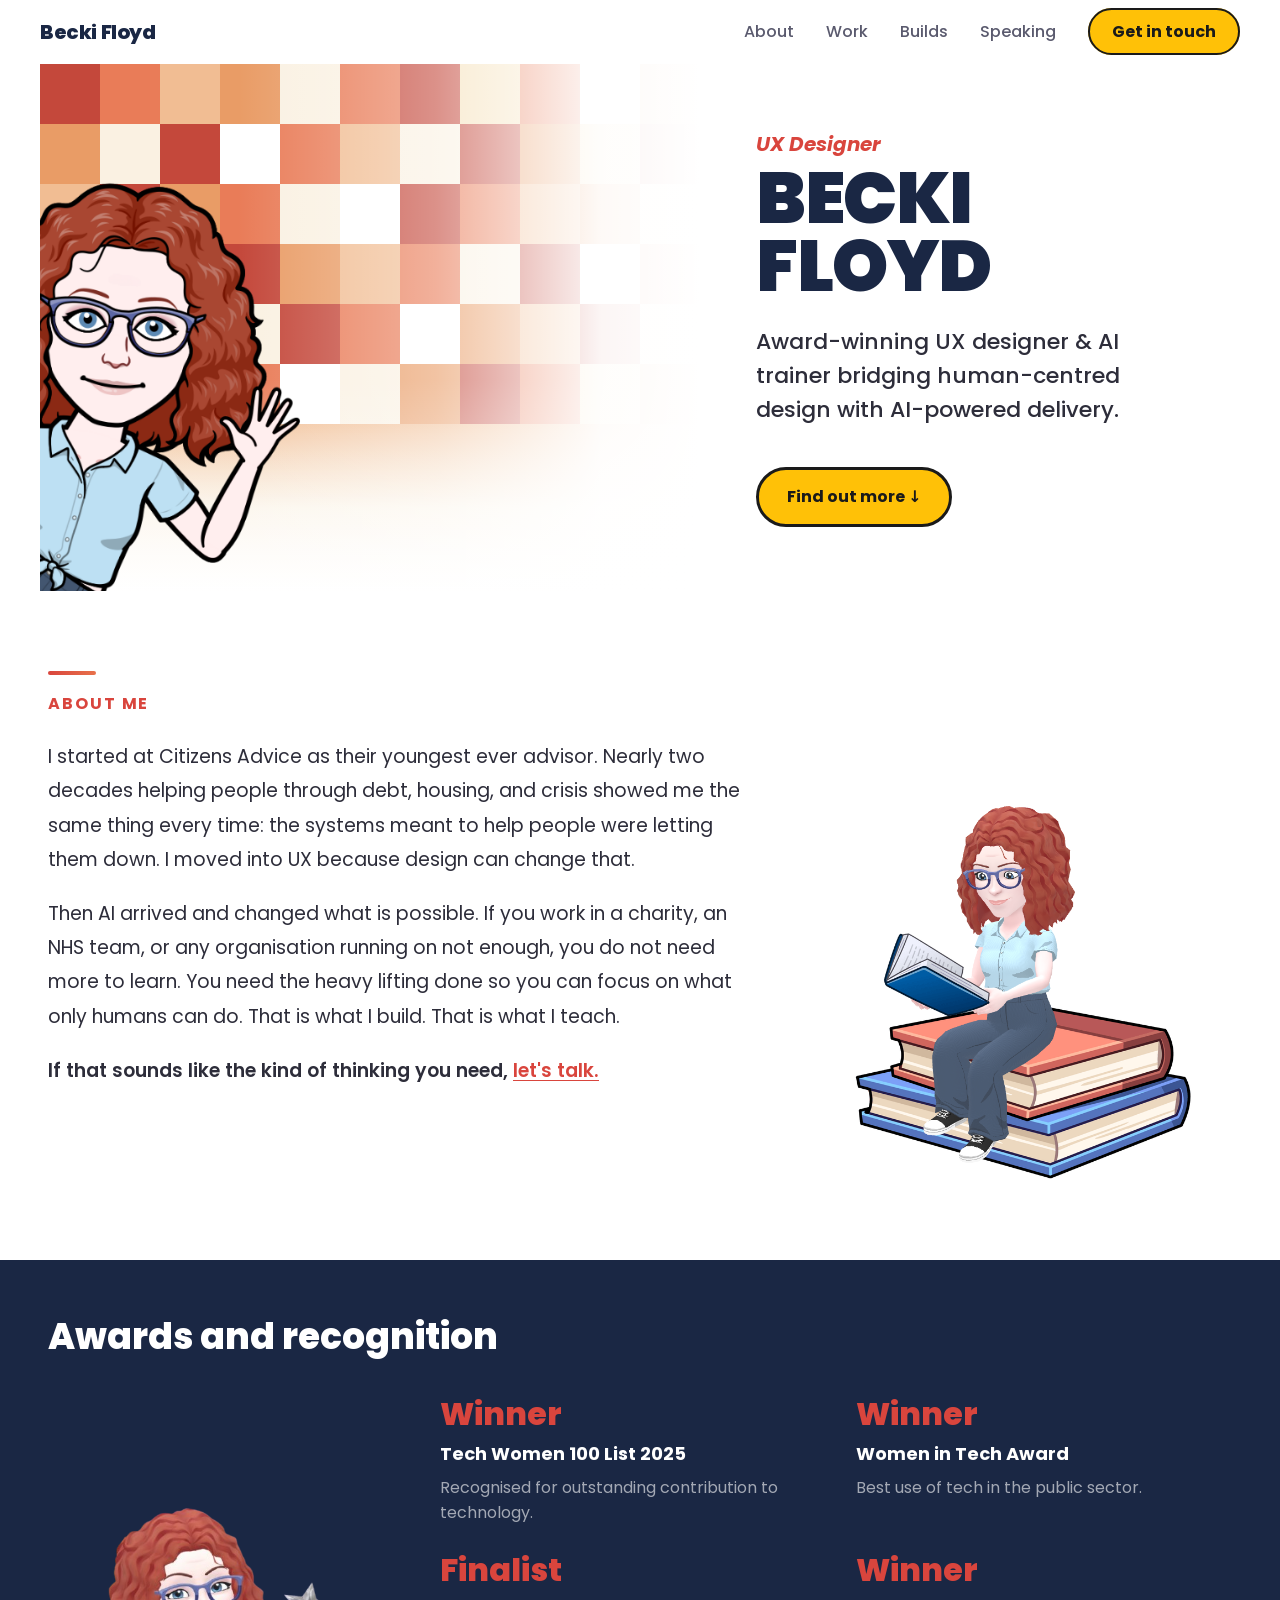
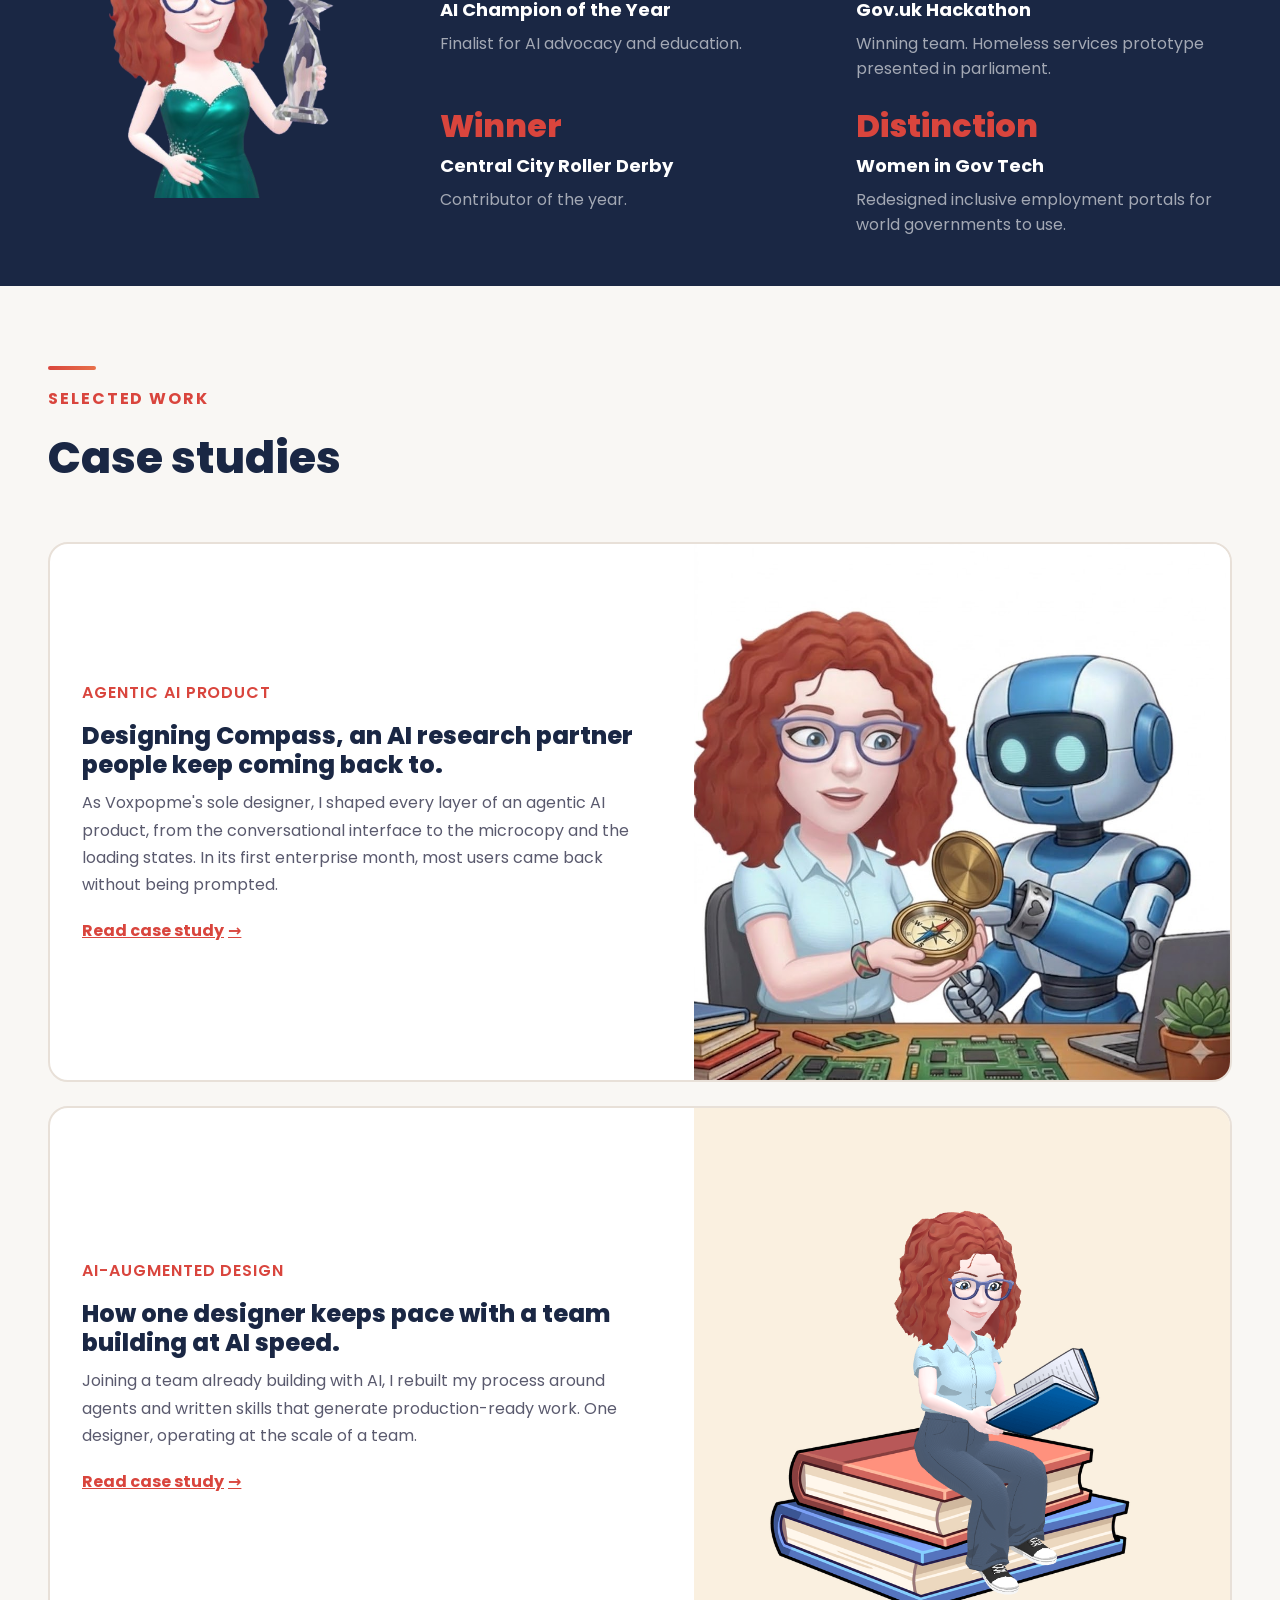
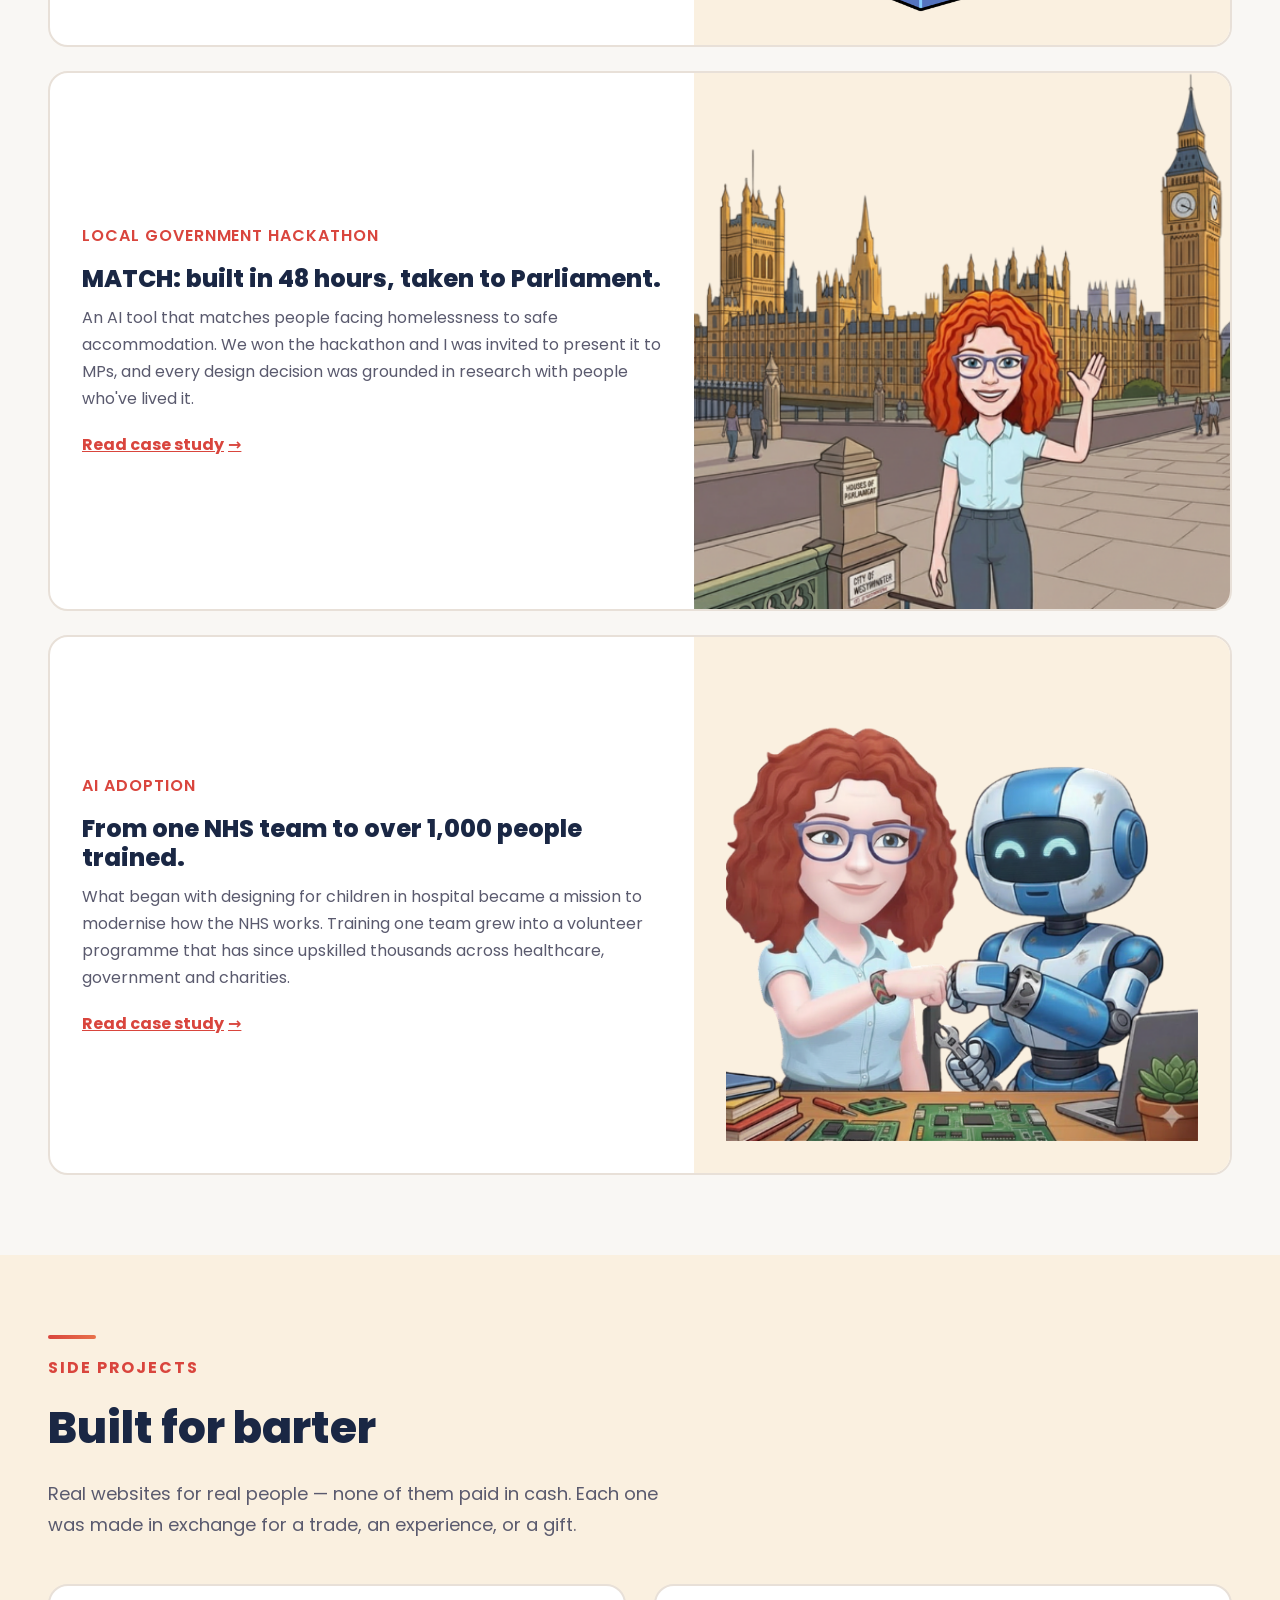
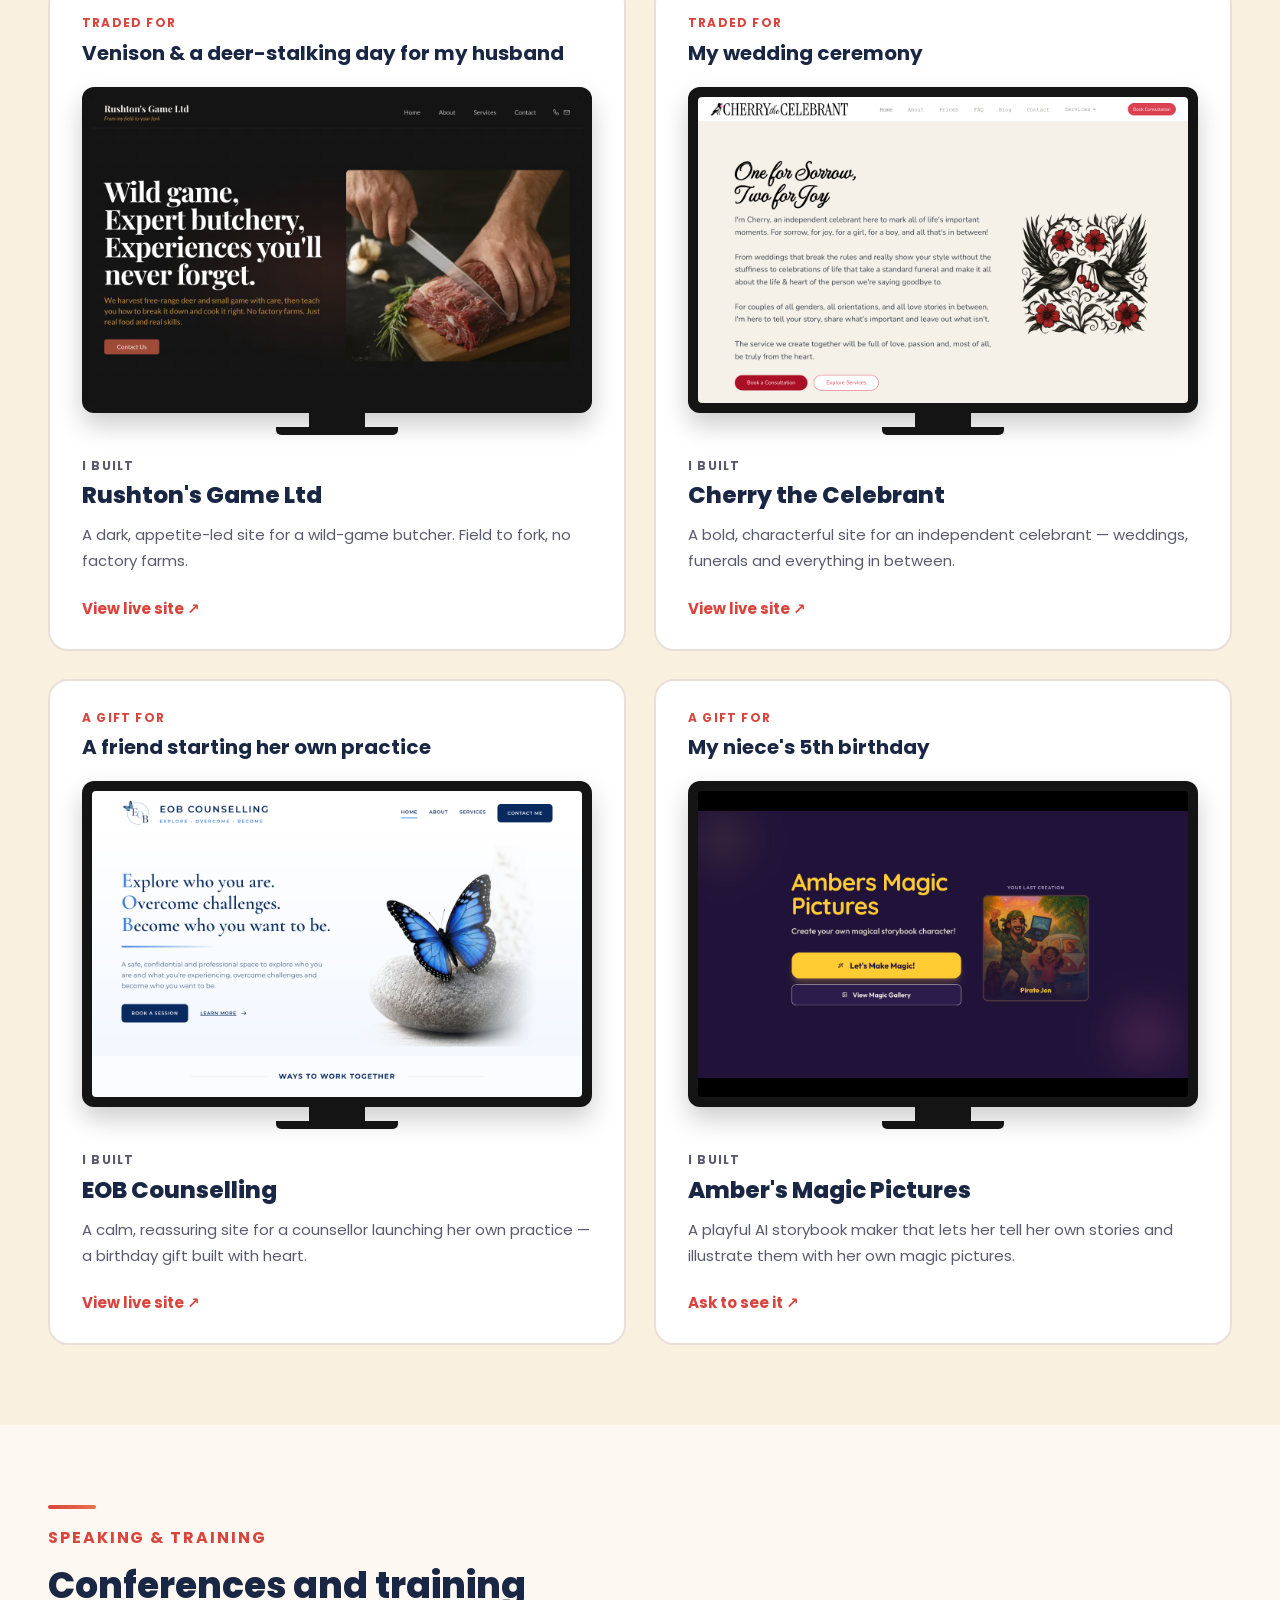
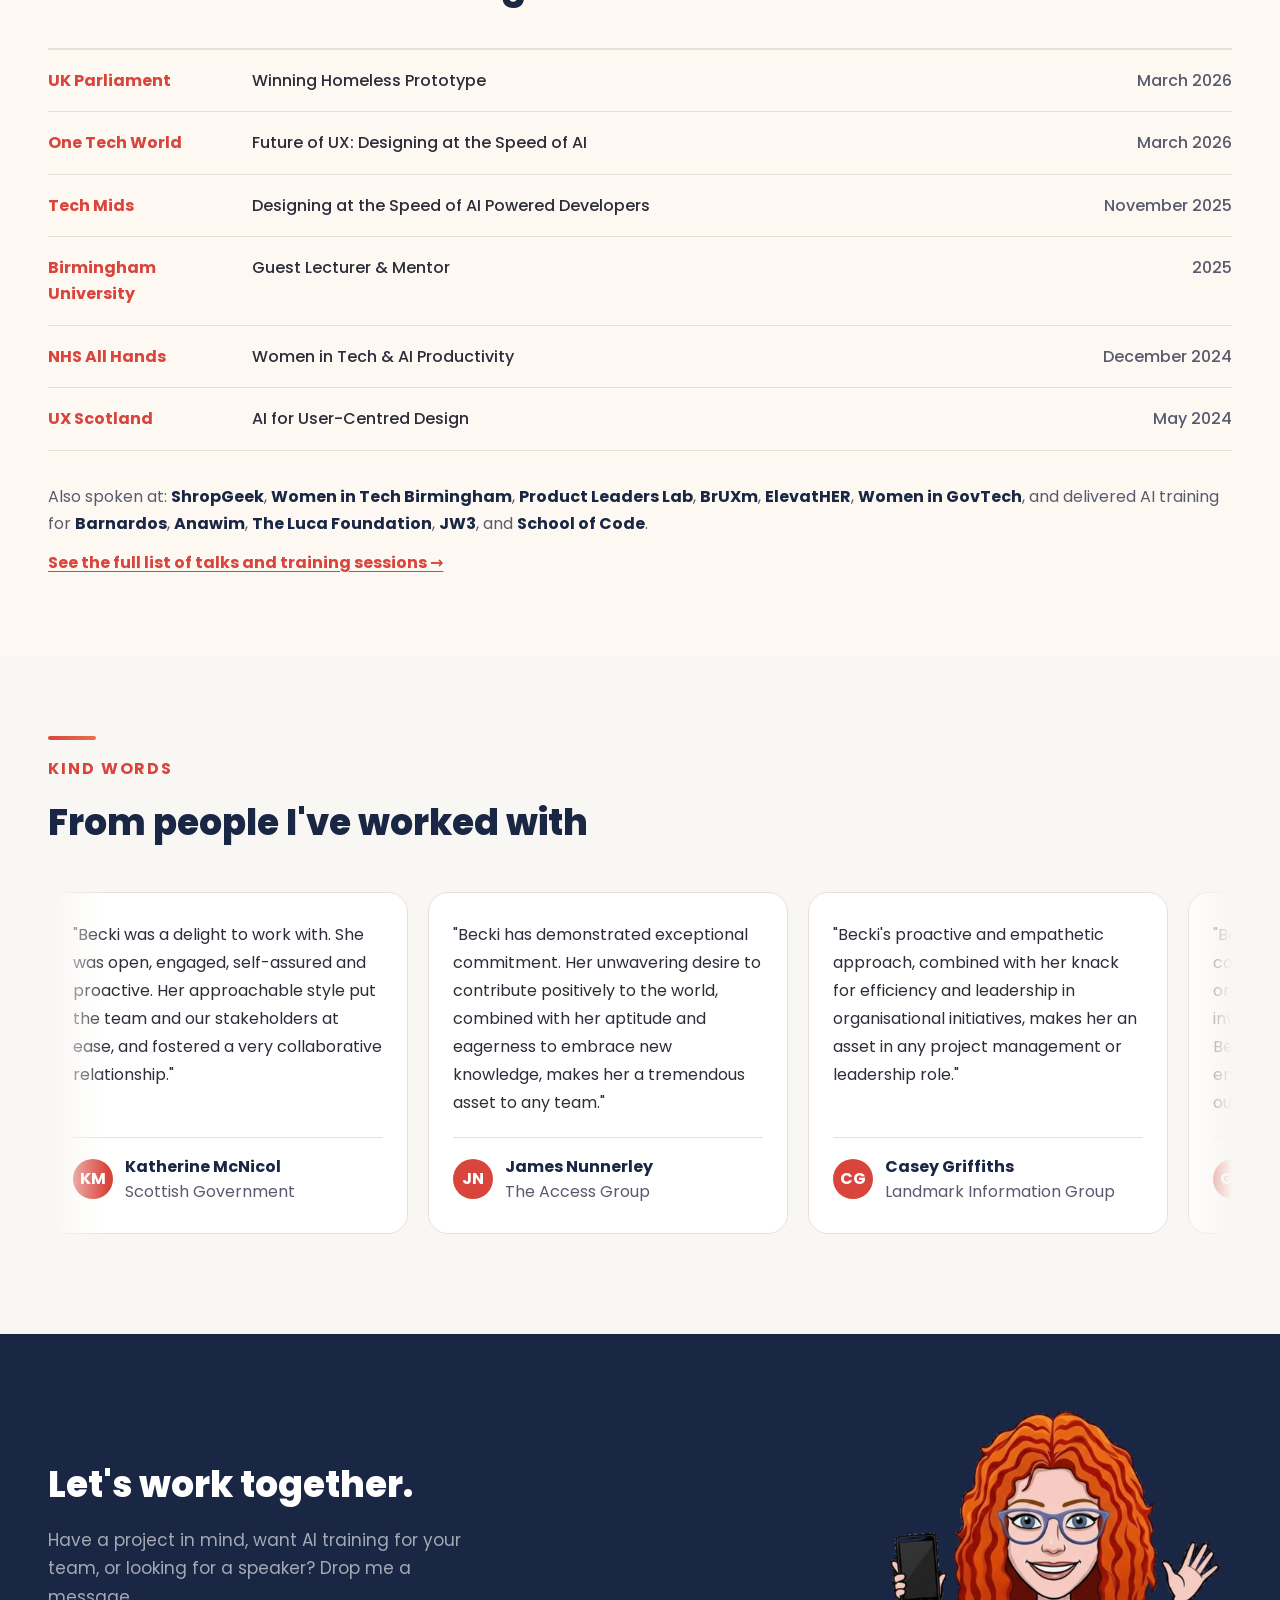
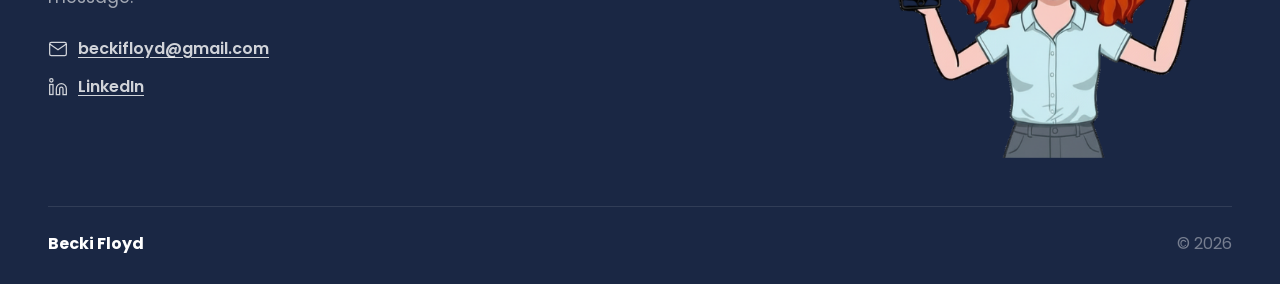
==== commit 4741624f: "copy: reword AI-augmented design card headline" ====
--- a/index.html
+++ b/index.html
@@ -149,7 +149,7 @@
           <div class="case-tags">
             <span>AI-Augmented Design</span>
           </div>
-          <h3>From the only designer on the team to a whole design team.</h3>
+          <h3>How one designer keeps pace with a team building at AI speed.</h3>
           <p>Joining a team already building with AI, I rebuilt my process around agents and written skills that generate production-ready work. One designer, operating at the scale of a team.</p>
           <span class="case-link">Read case study</span>
         </div>
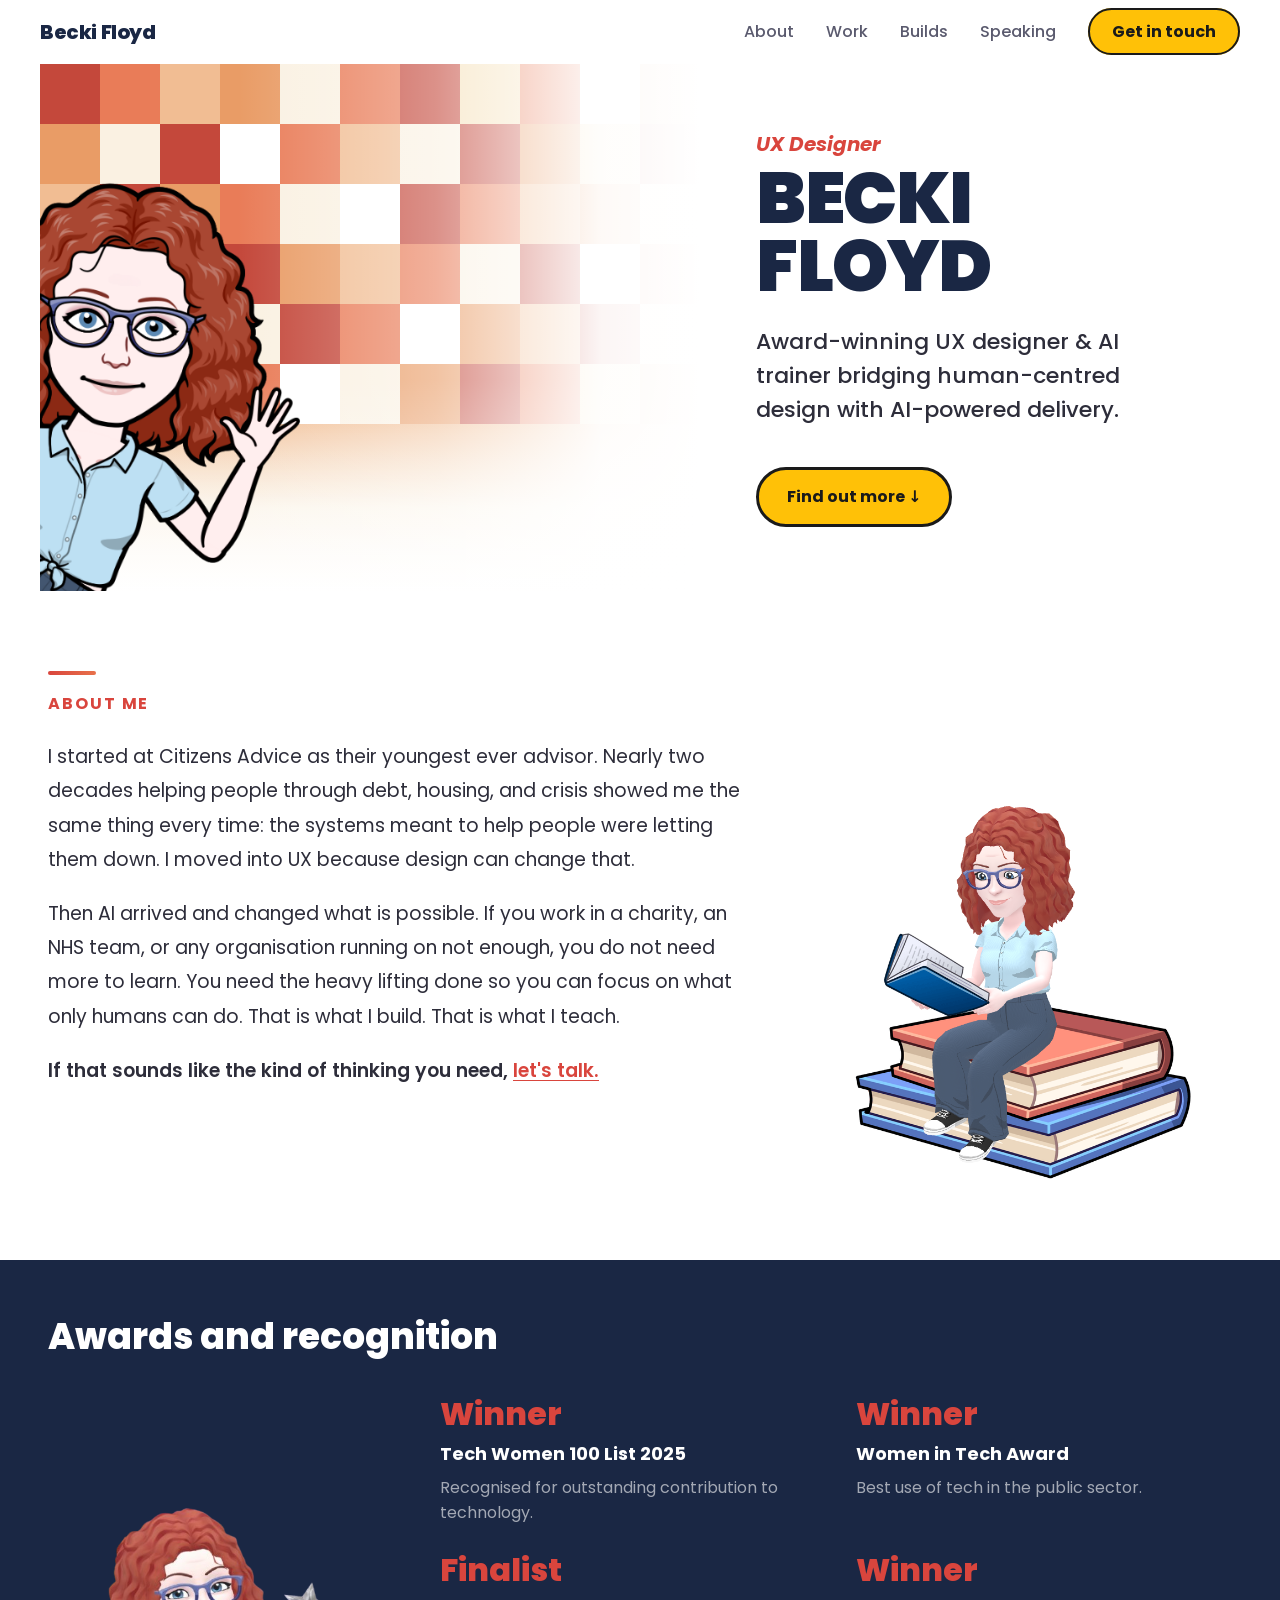
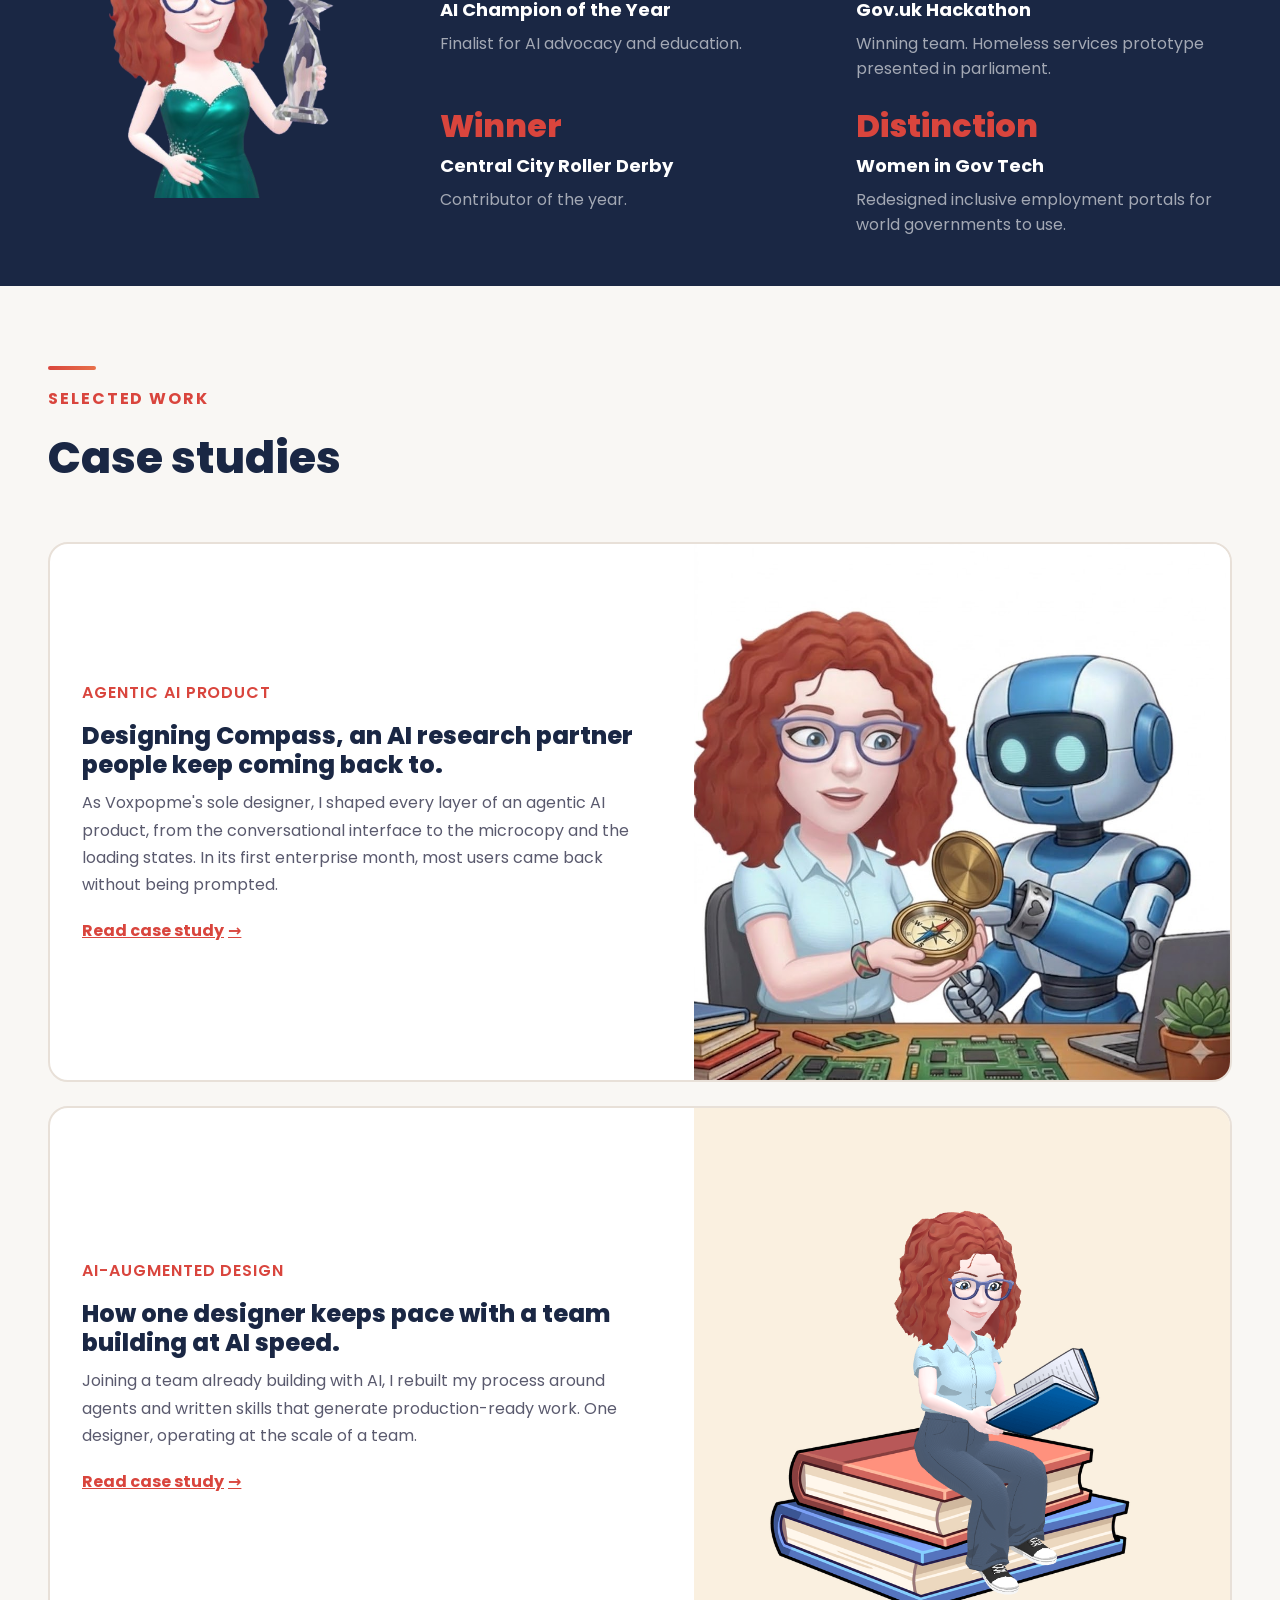
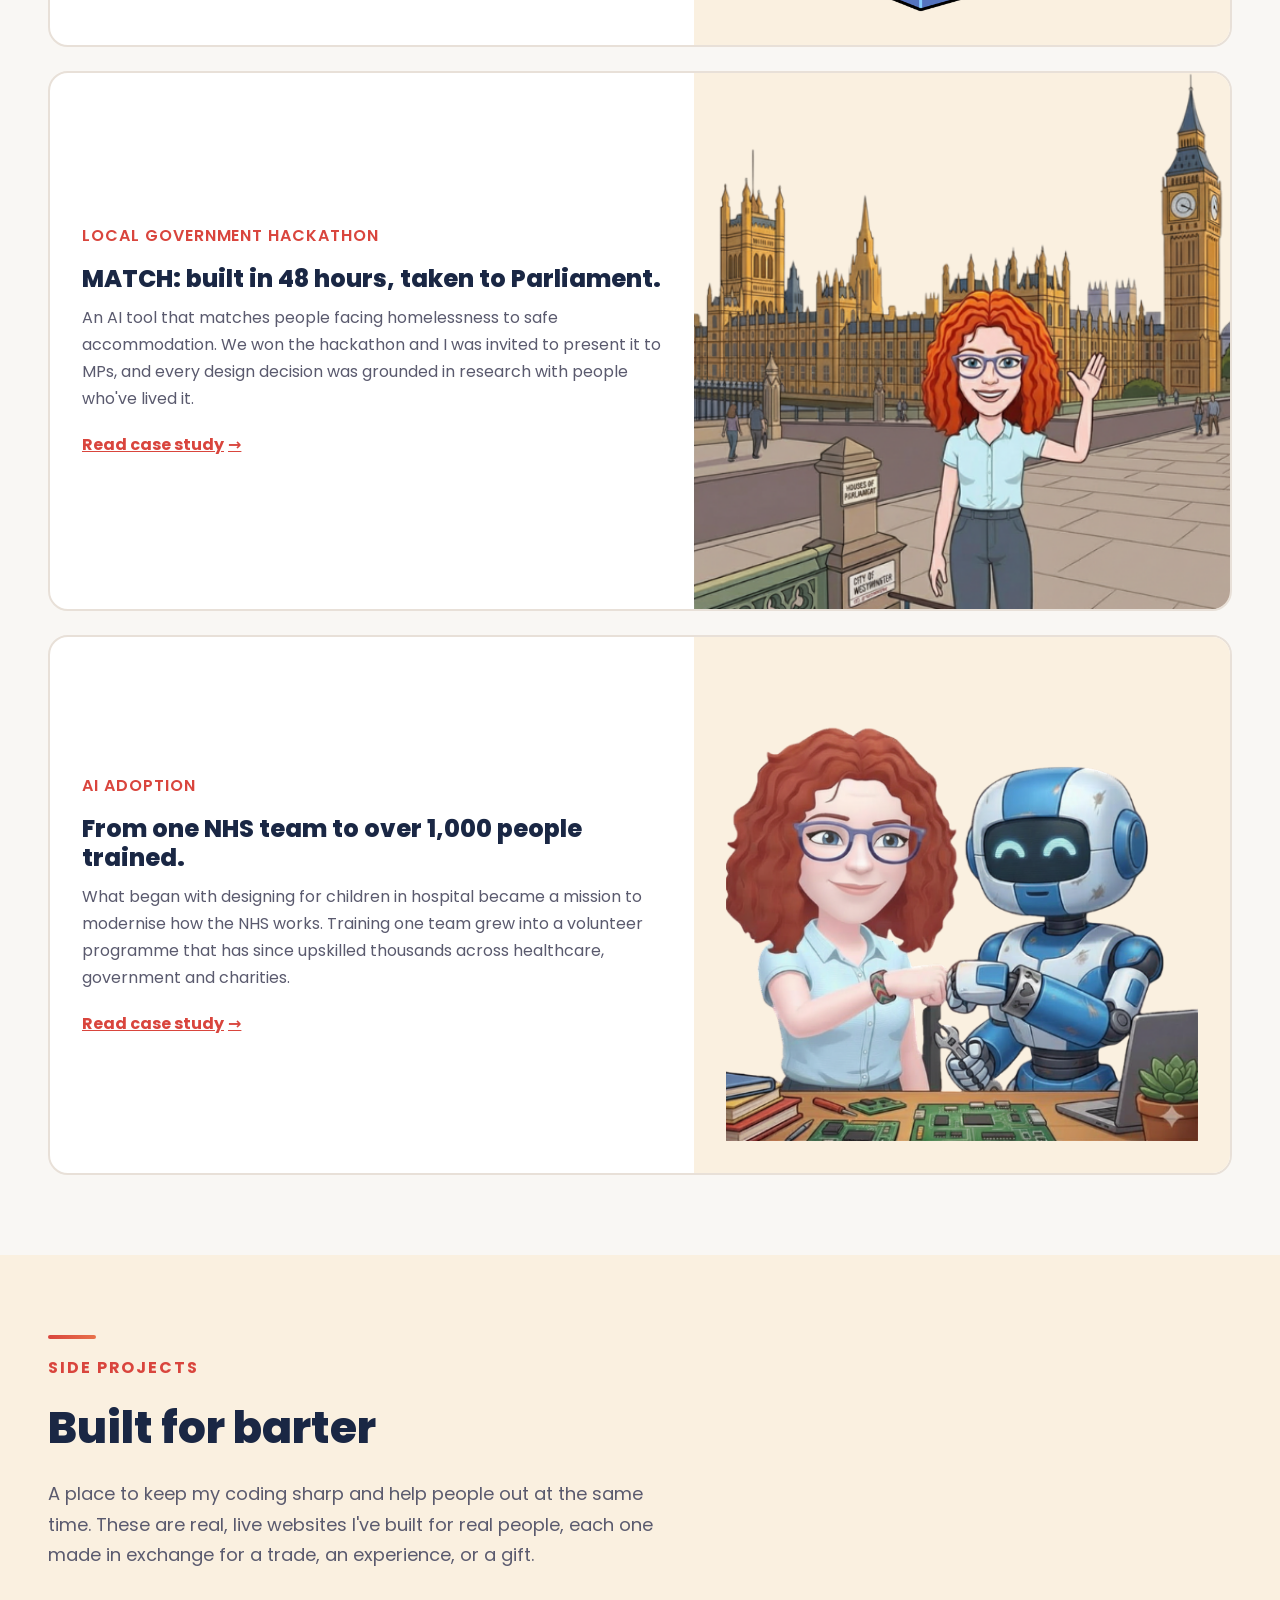
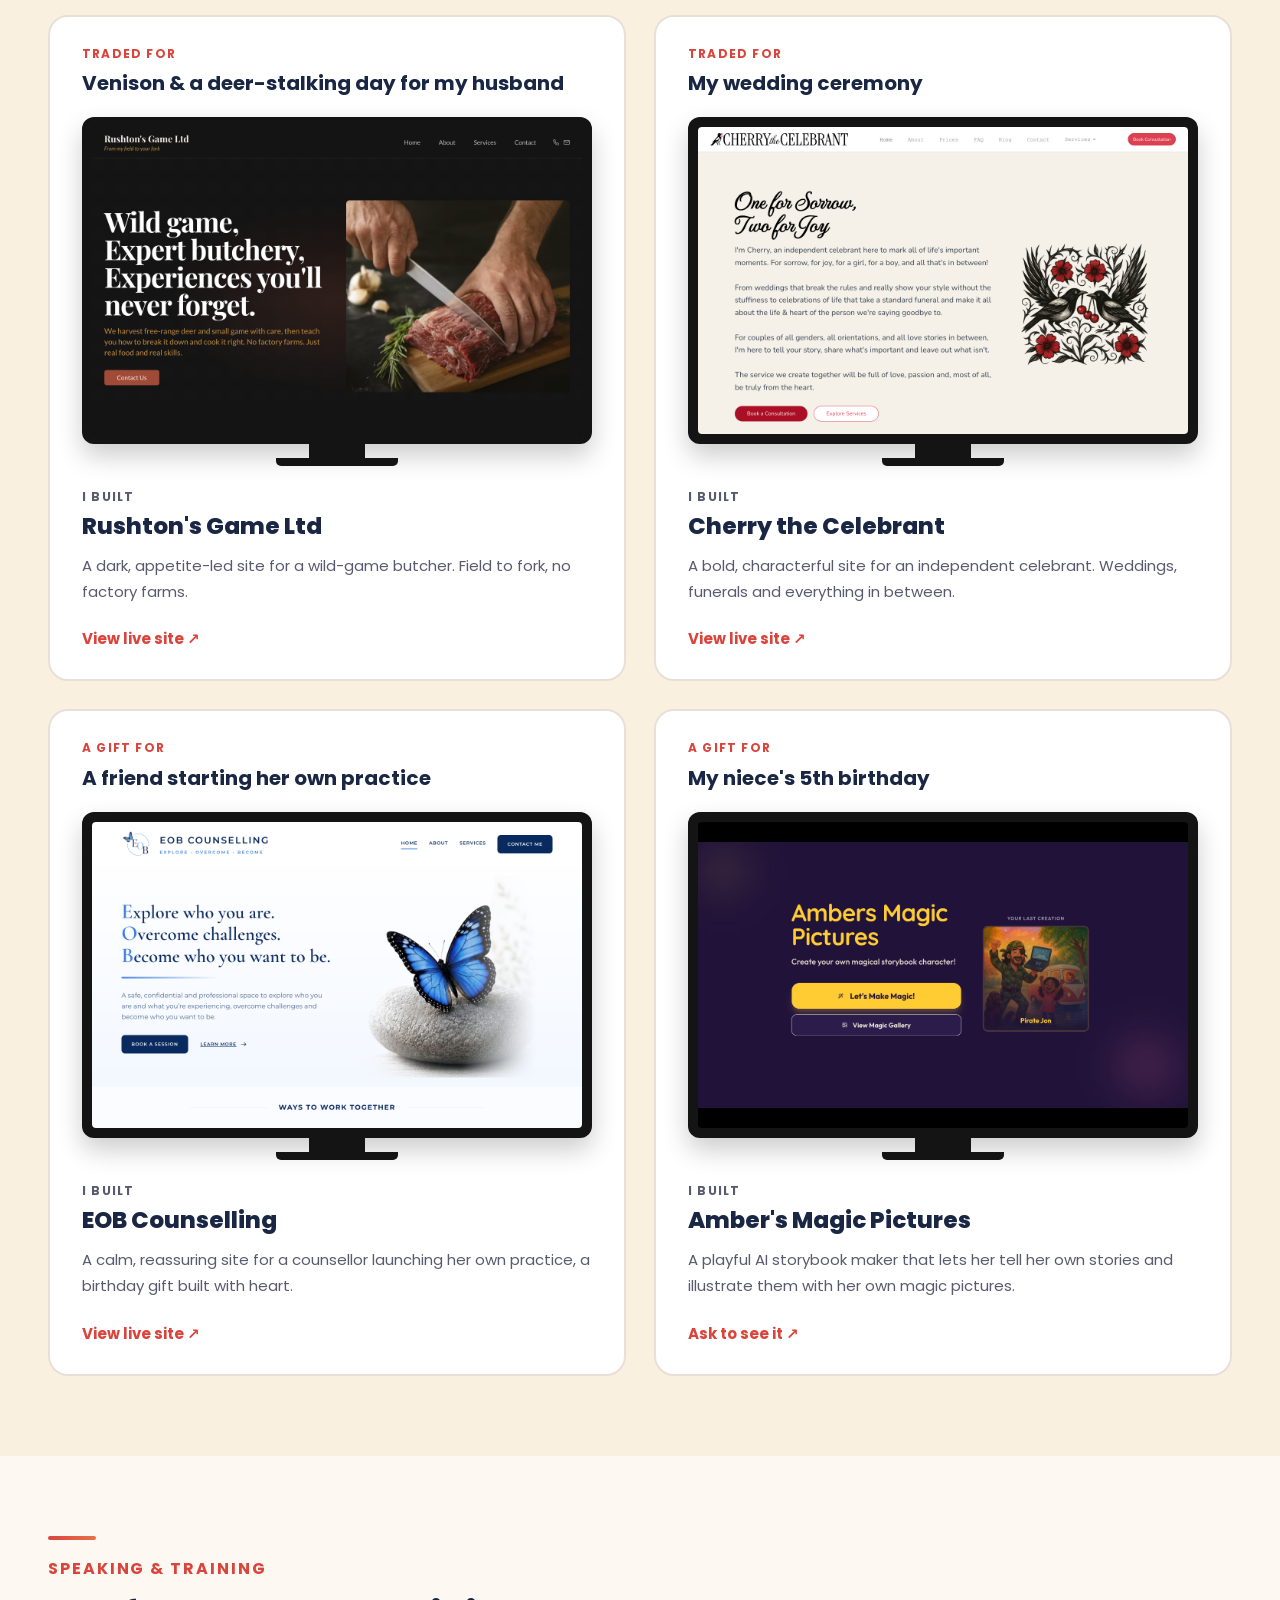
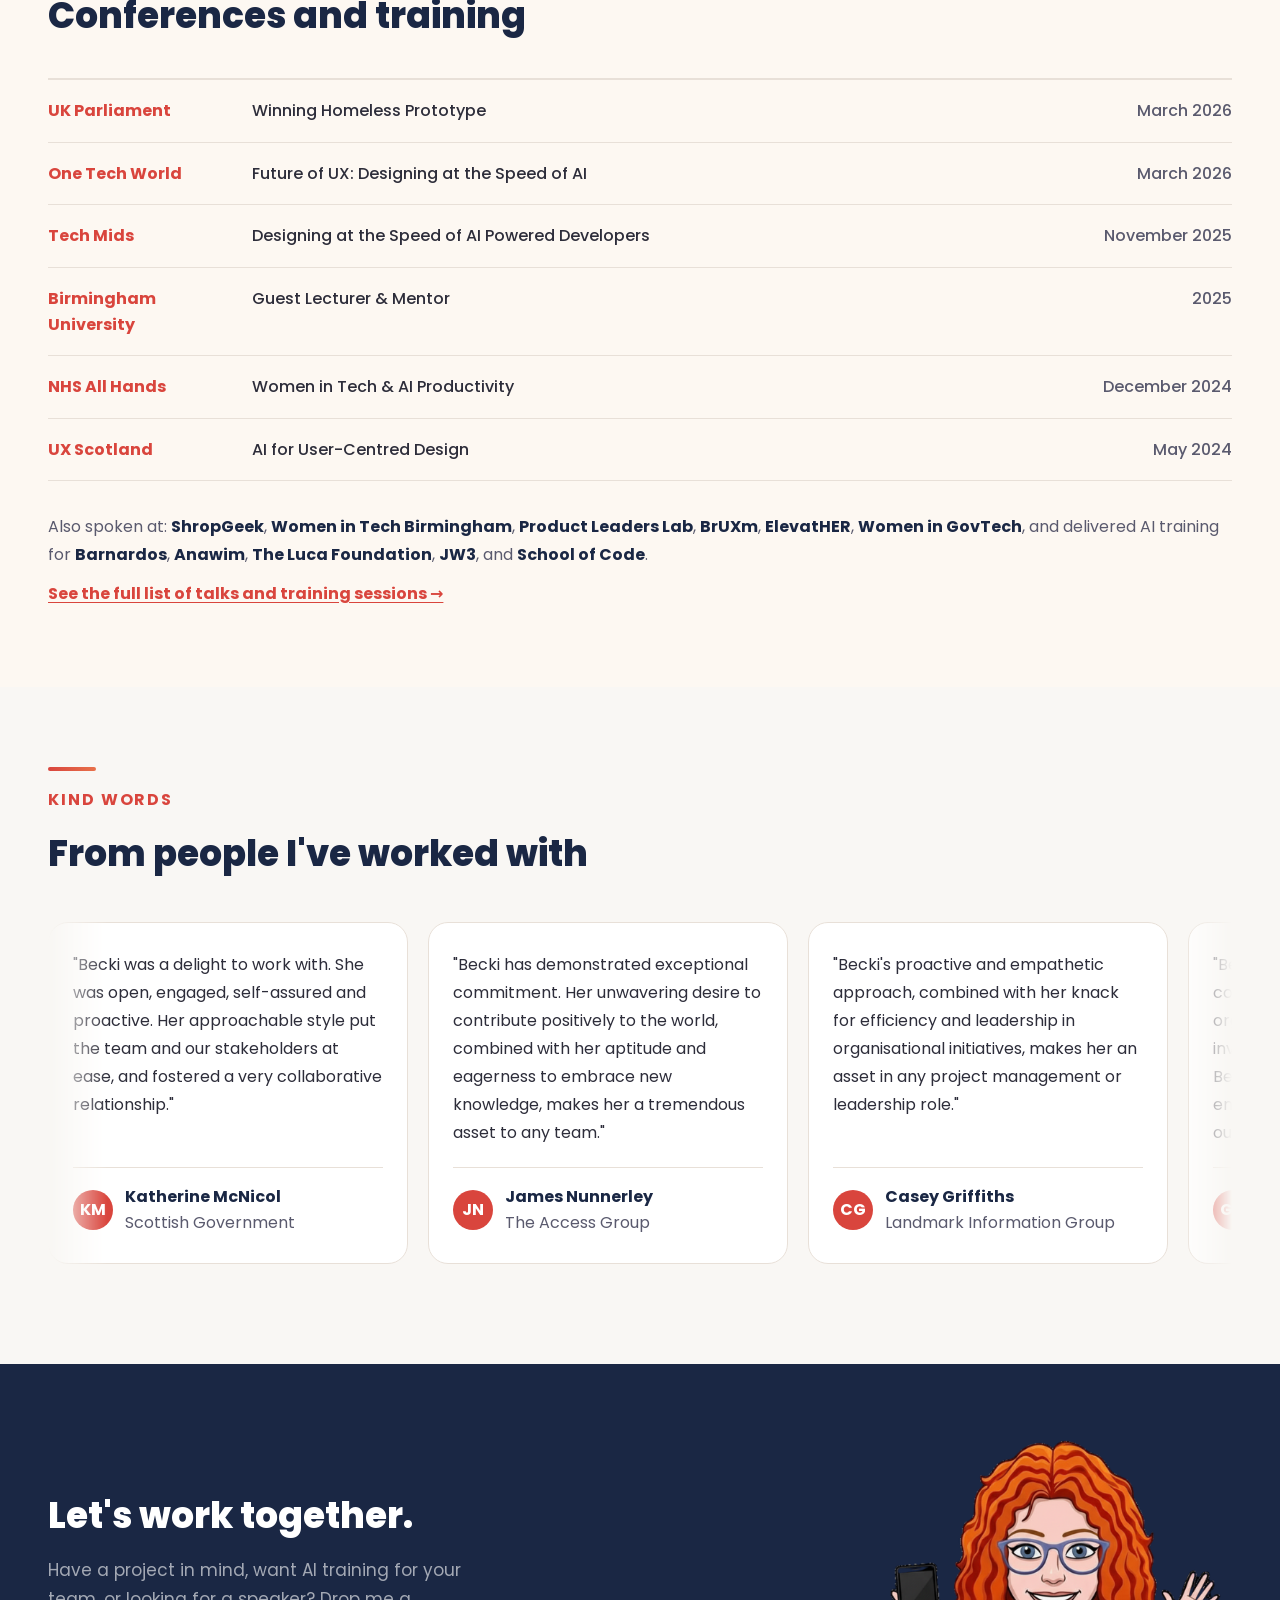
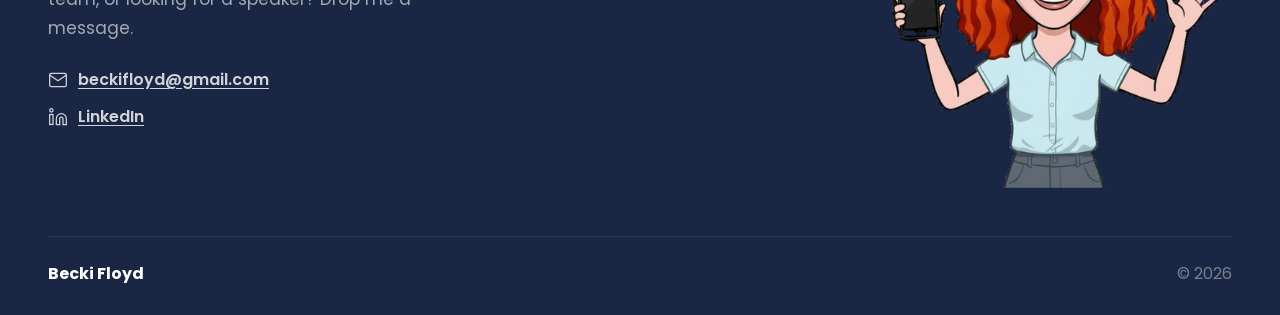
==== commit 215152ce: "copy: reword barter intro and remove all em dashes site-wide New Built-for-barter intro, and replace" ====
--- a/index.html
+++ b/index.html
@@ -192,7 +192,7 @@
     <span class="accent-bar"></span>
     <p class="section-label">Side projects</p>
     <h2>Built for barter</h2>
-    <p class="builds-intro">Real websites for real people &mdash; none of them paid in cash. Each one was made in exchange for a trade, an experience, or a gift.</p>
+    <p class="builds-intro">A place to keep my coding sharp and help people out at the same time. These are real, live websites I've built for real people, each one made in exchange for a trade, an experience, or a gift.</p>
 
     <div class="builds-grid">
       <a href="https://rushtonsgame.com/" target="_blank" rel="noopener" class="build-card">
@@ -226,7 +226,7 @@
           </div>
           <span class="build-built-label">I built</span>
           <h3>Cherry the Celebrant</h3>
-          <p class="build-desc">A bold, characterful site for an independent celebrant &mdash; weddings, funerals and everything in between.</p>
+          <p class="build-desc">A bold, characterful site for an independent celebrant. Weddings, funerals and everything in between.</p>
           <span class="build-link">View live site &nearr;</span>
         </div>
       </a>
@@ -244,7 +244,7 @@
           </div>
           <span class="build-built-label">I built</span>
           <h3>EOB Counselling</h3>
-          <p class="build-desc">A calm, reassuring site for a counsellor launching her own practice &mdash; a birthday gift built with heart.</p>
+          <p class="build-desc">A calm, reassuring site for a counsellor launching her own practice, a birthday gift built with heart.</p>
           <span class="build-link">View live site &nearr;</span>
         </div>
       </a>
@@ -390,7 +390,7 @@
     <button class="modal-close" type="button" aria-label="Close">&times;</button>
     <div class="modal-spark">&#10024;</div>
     <h3 id="ambers-modal-title">Ask Amber's permission first</h3>
-    <p>Amber's Magic Pictures runs on live AI credits, so it's kept private &mdash; just for Amber and friends. Want a peek behind the curtain? Email Becki and she'll show you around.</p>
+    <p>Amber's Magic Pictures runs on live AI credits, so it's kept private, just for Amber and friends. Want a peek behind the curtain? Email Becki and she'll show you around.</p>
     <a class="btn-primary" href="mailto:beckifloyd@gmail.com?subject=Can%20I%20see%20Amber's%20Magic%20Pictures%3F&body=Hi%20Becki%2C%0A%0AI%20saw%20Amber's%20Magic%20Pictures%20on%20your%20portfolio%20and%20I'd%20love%20a%20look.%20Could%20you%20show%20me%20around%3F%0A%0AThanks!">Email Becki to ask</a>
   </div>
 </div>
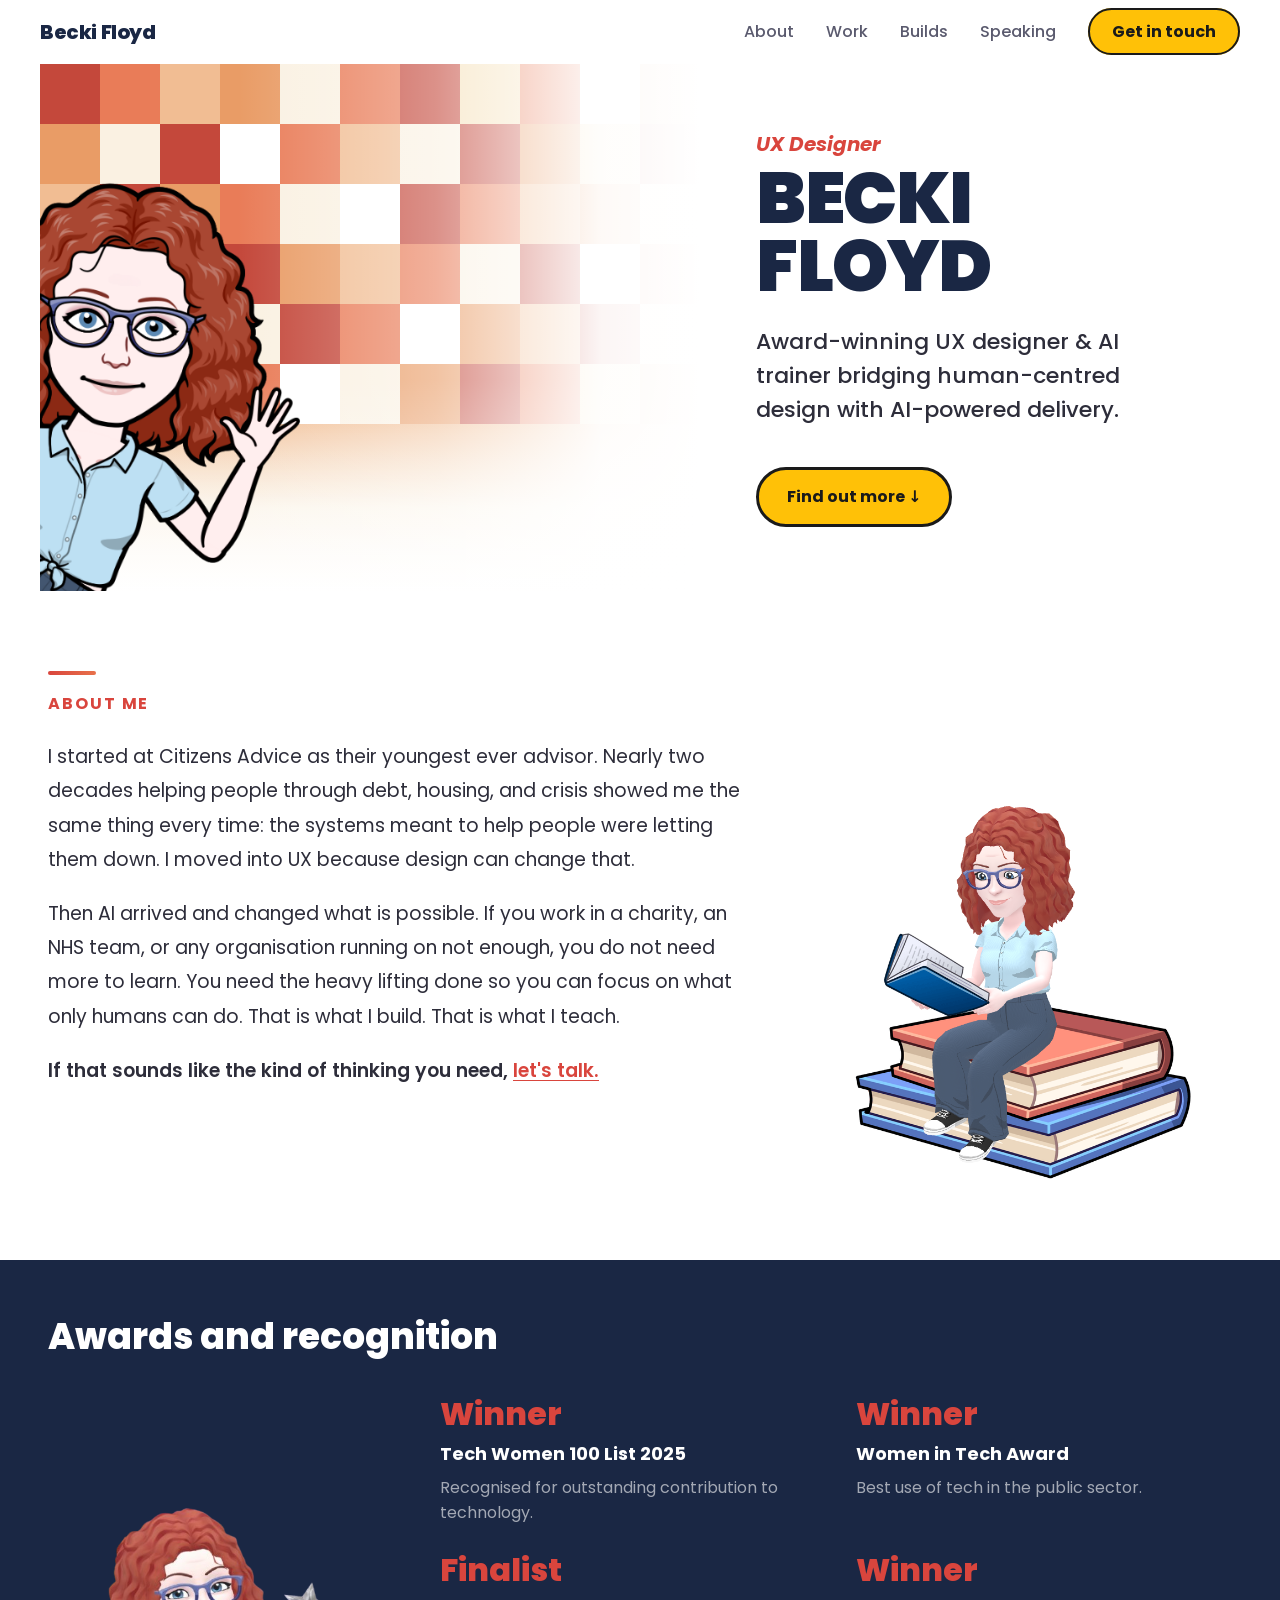
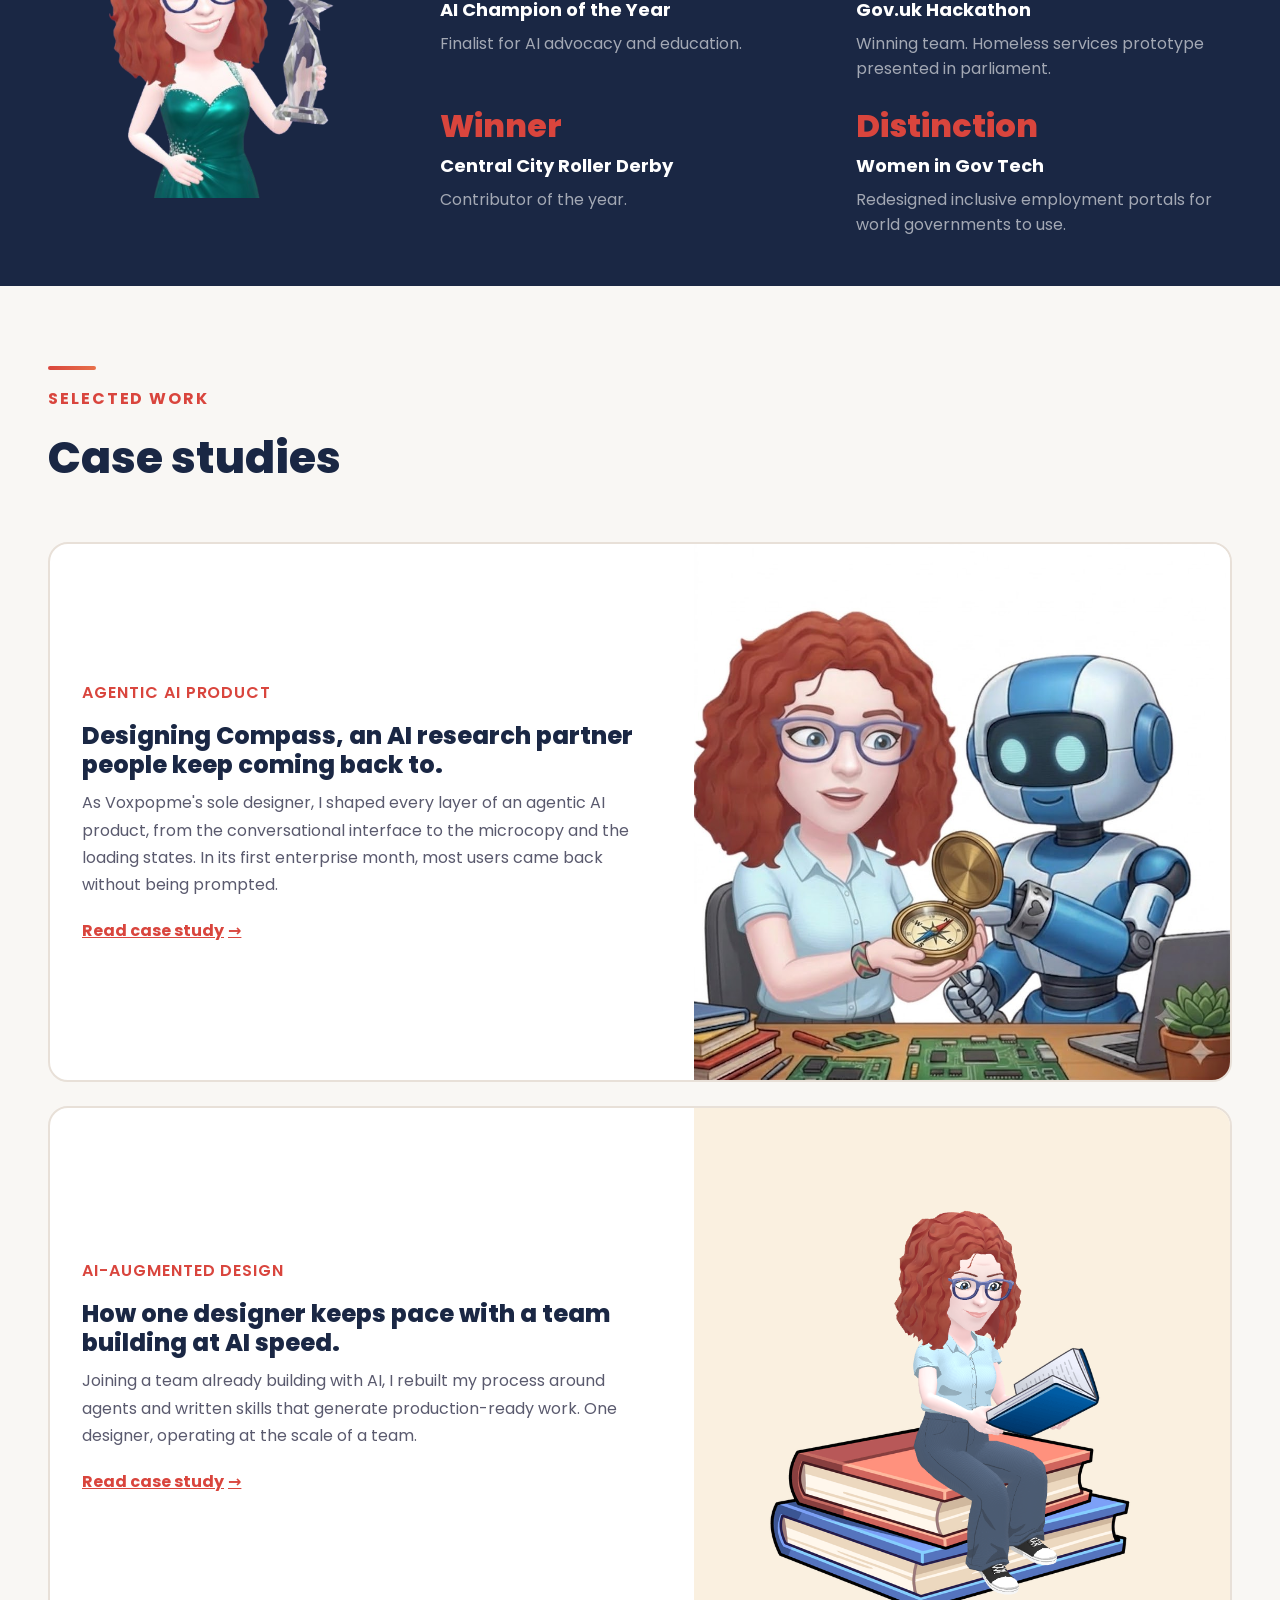
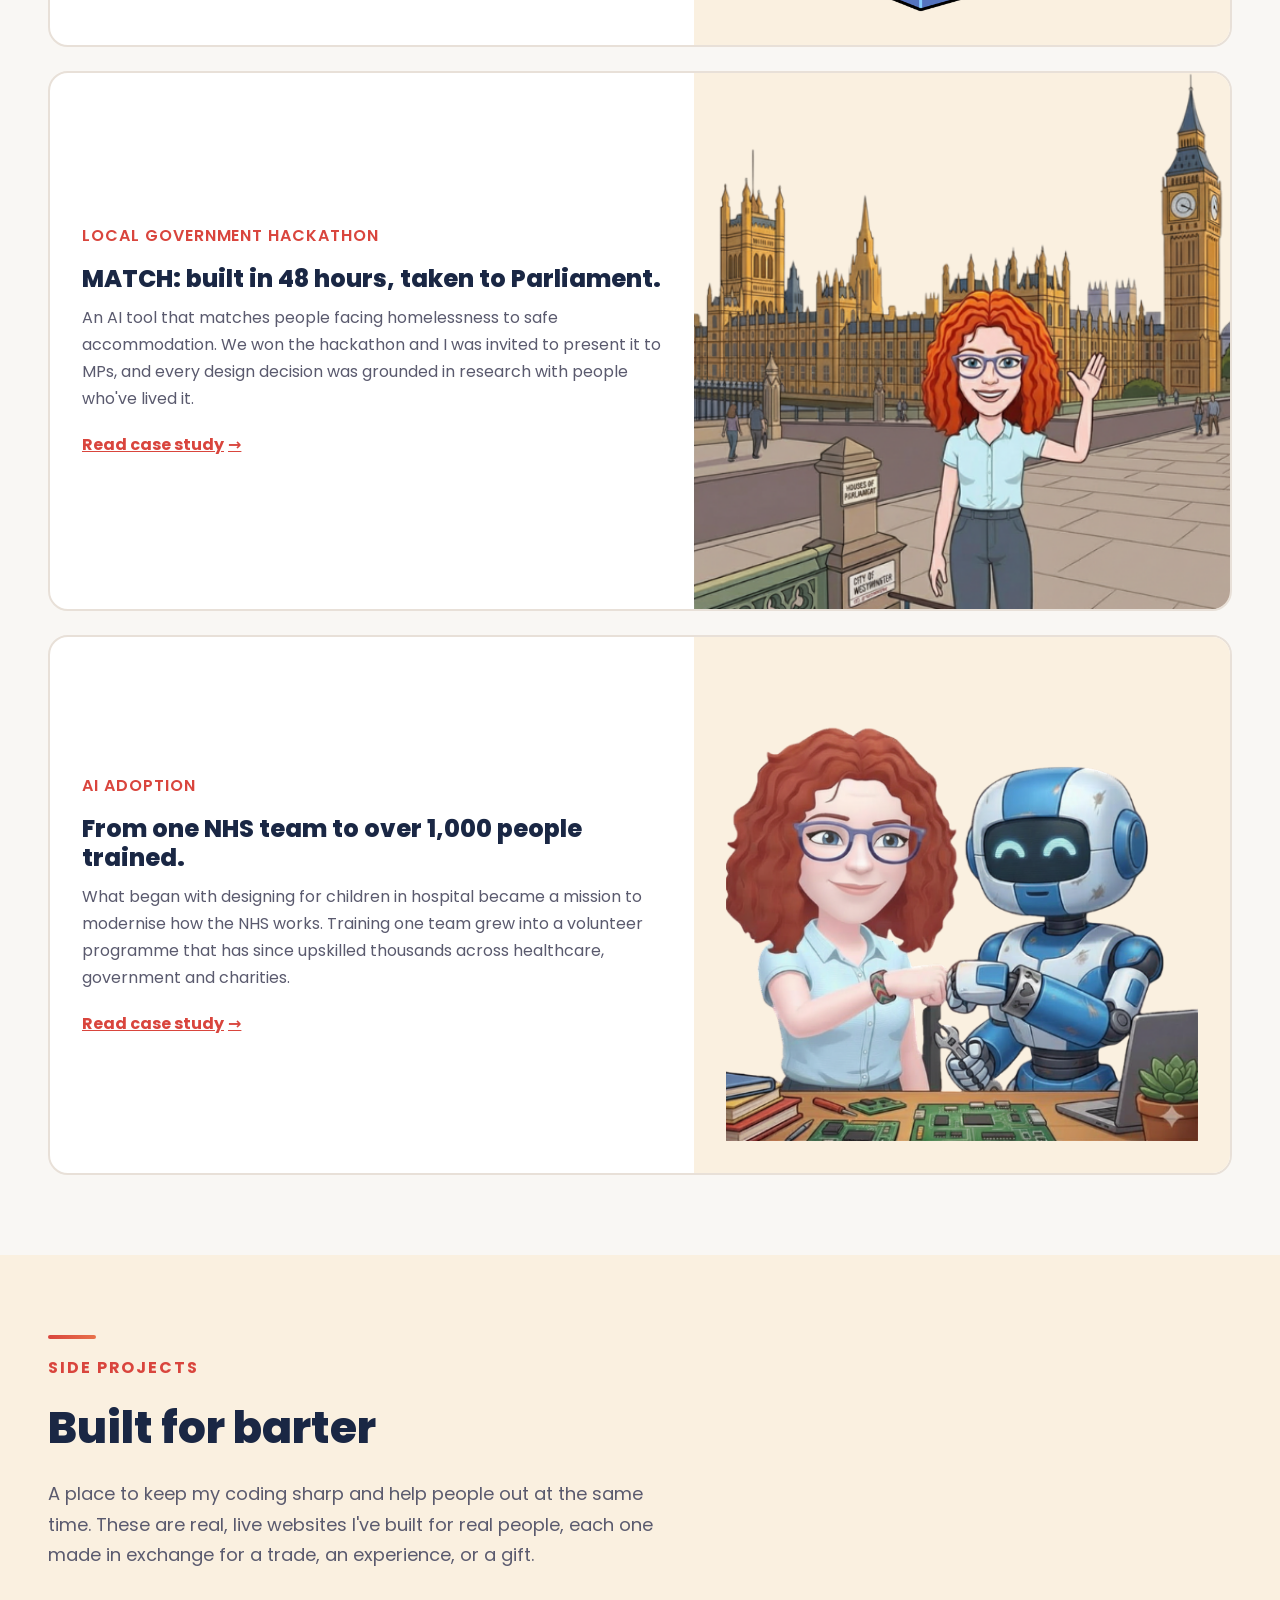
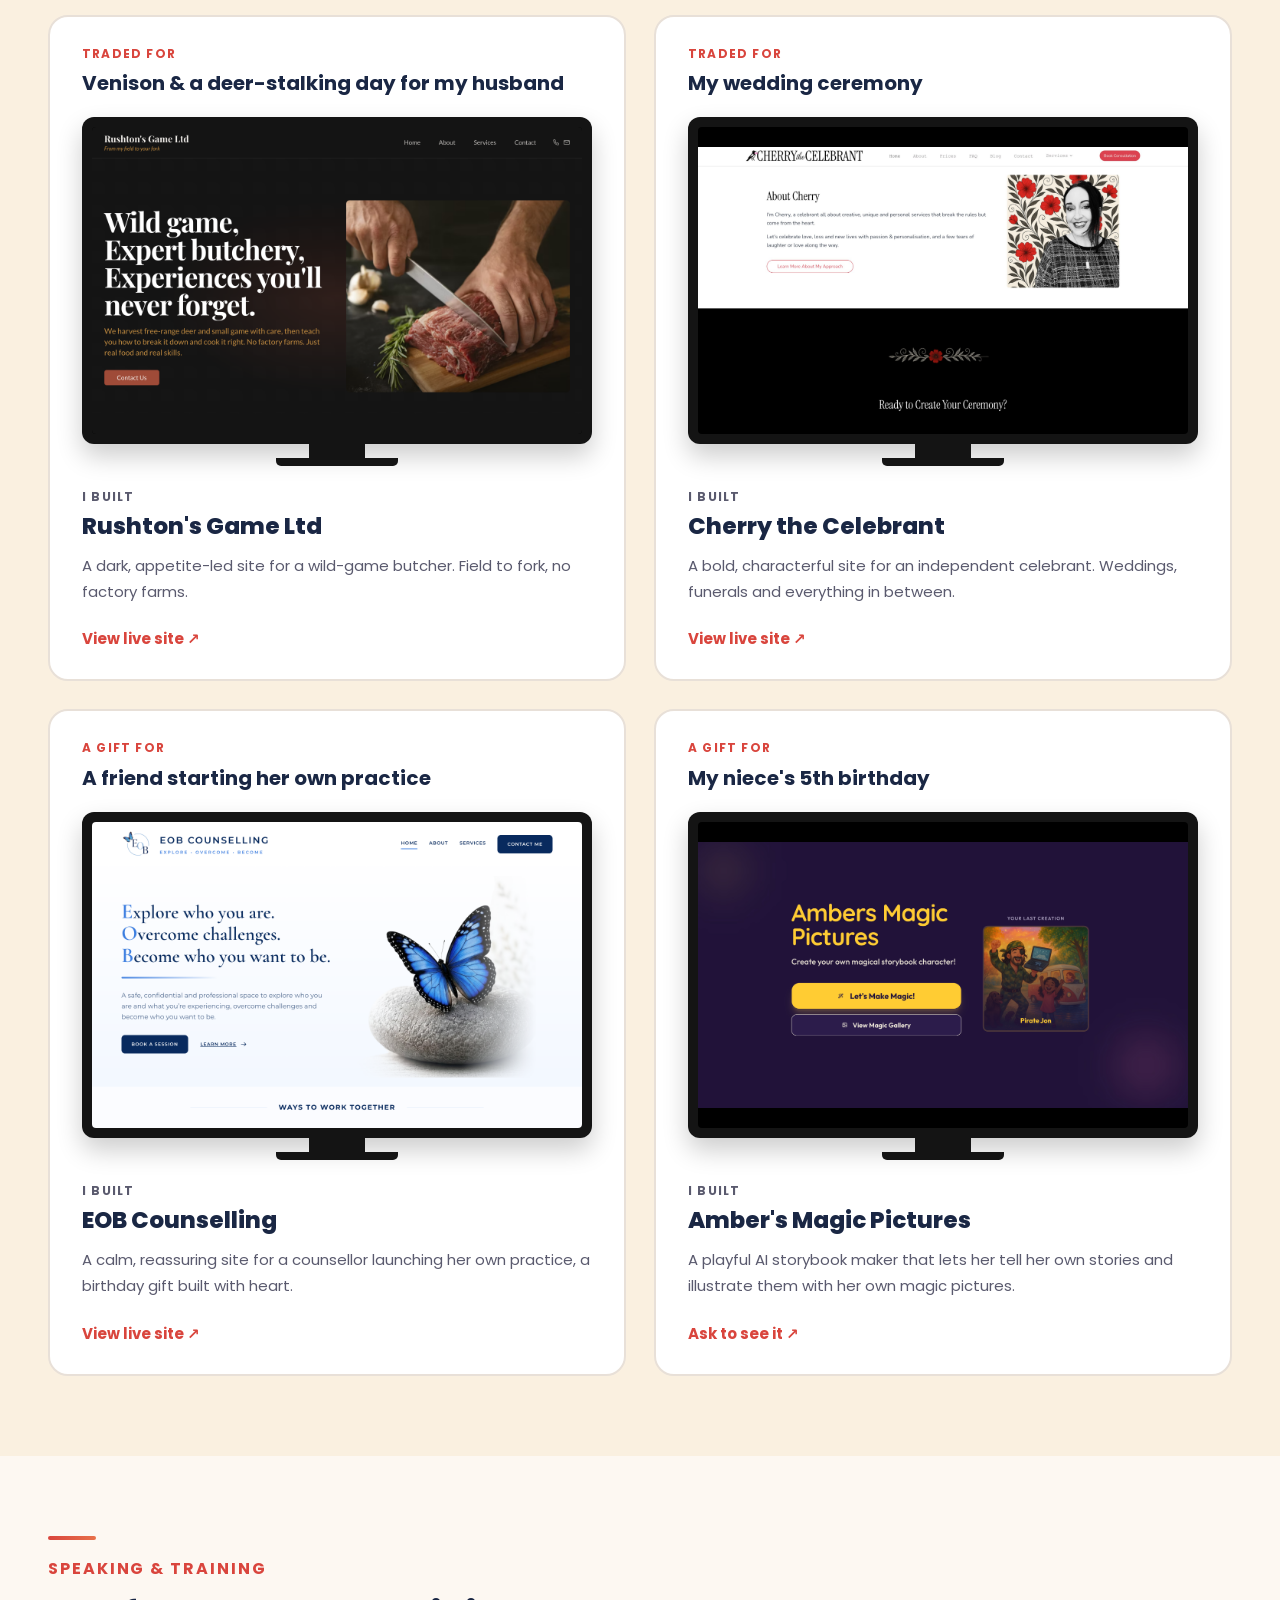
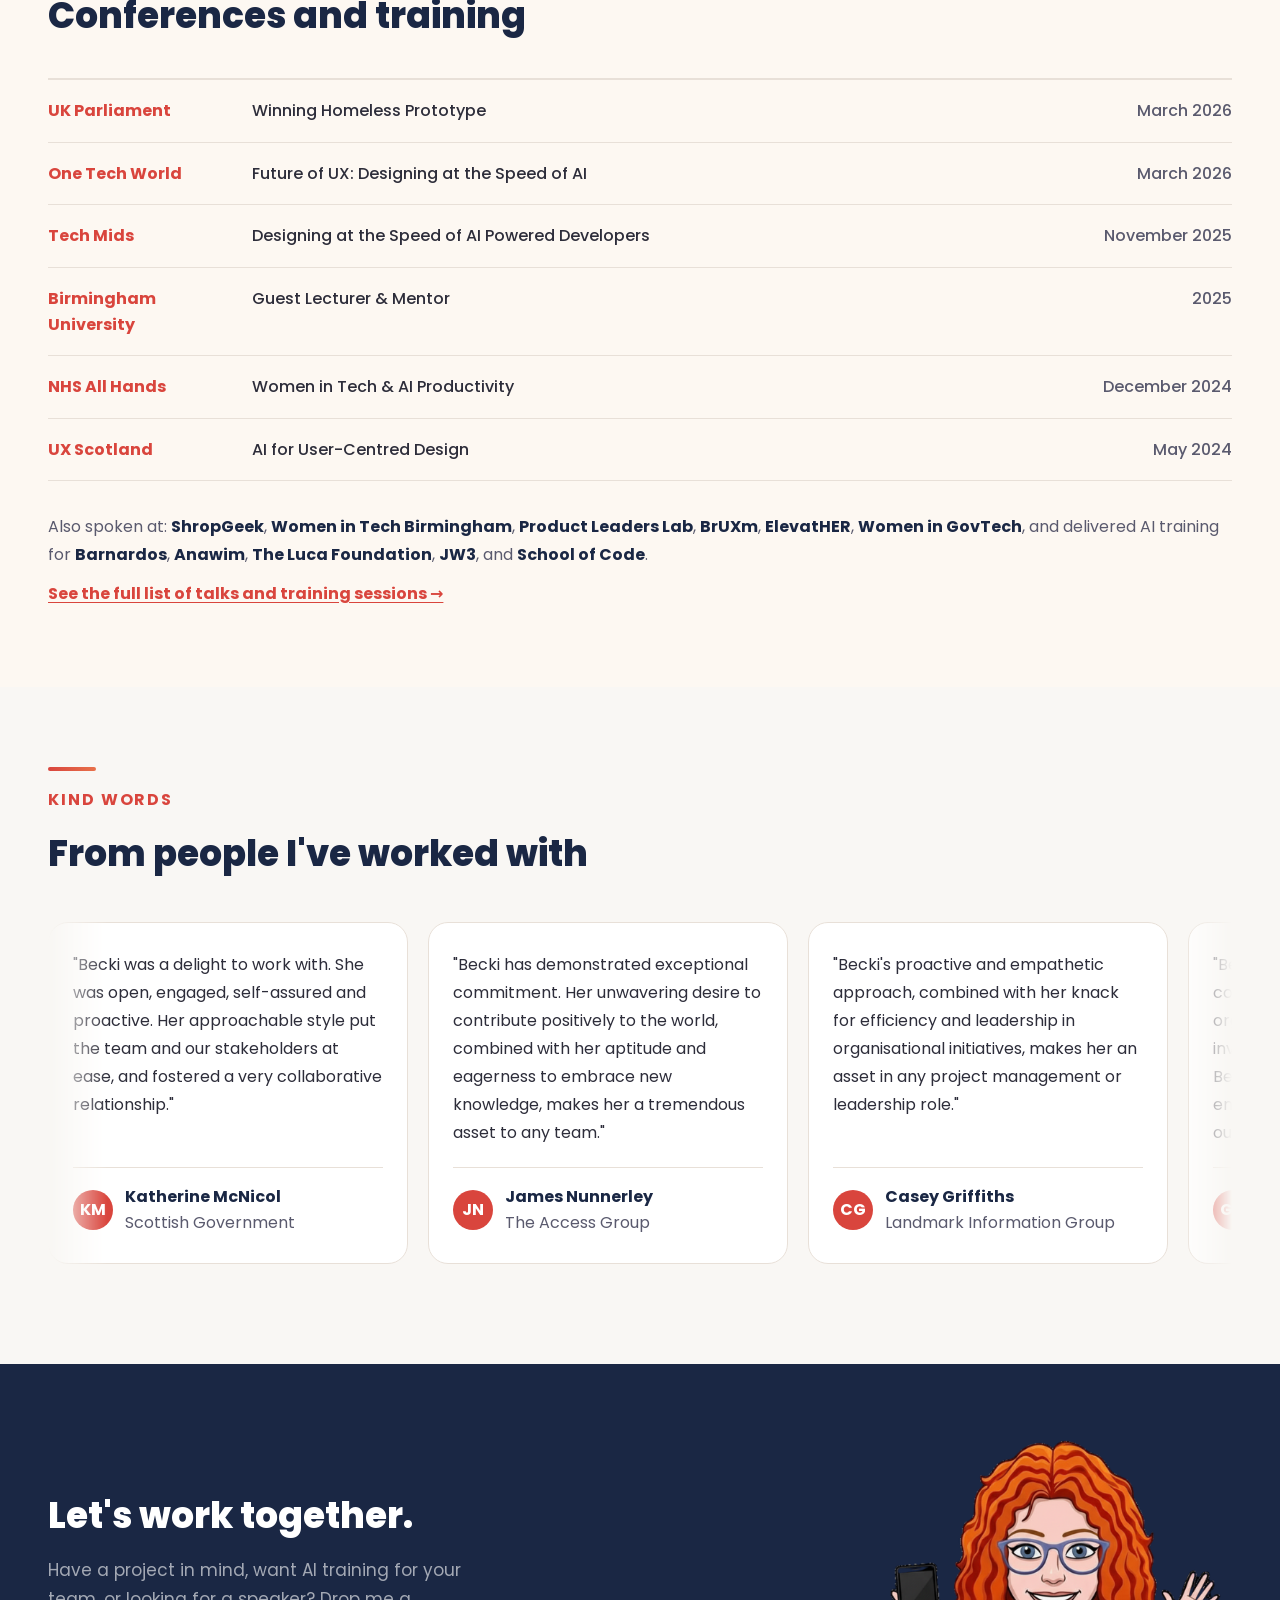
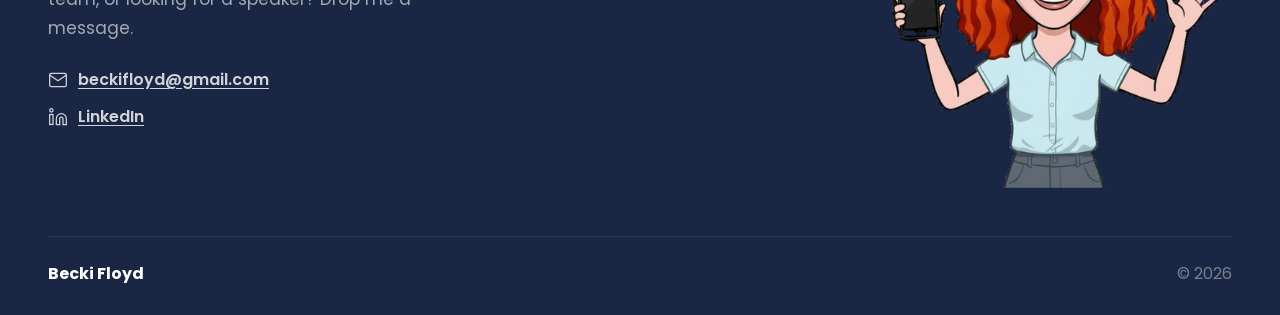
==== commit 43282726: "fix: cache-bust main.js so modal/reveal JS refreshes; use clean cherry image The Amber's 'Ask to see" ====
--- a/index.html
+++ b/index.html
@@ -219,7 +219,7 @@
           <p class="build-trade-value">My wedding ceremony</p>
           <div class="build-monitor">
             <div class="build-screen">
-              <img src="images/site-cherry.png" alt="Cherry the Celebrant website homepage" loading="lazy" />
+              <img src="images/cherry-cover.jpg" alt="Cherry the Celebrant website, the About Cherry section" loading="lazy" />
             </div>
             <span class="build-stand-neck"></span>
             <span class="build-stand-base"></span>
@@ -395,6 +395,6 @@
   </div>
 </div>
 
-<script src="main.js"></script>
+<script src="main.js?v=2"></script>
 </body>
 </html>
